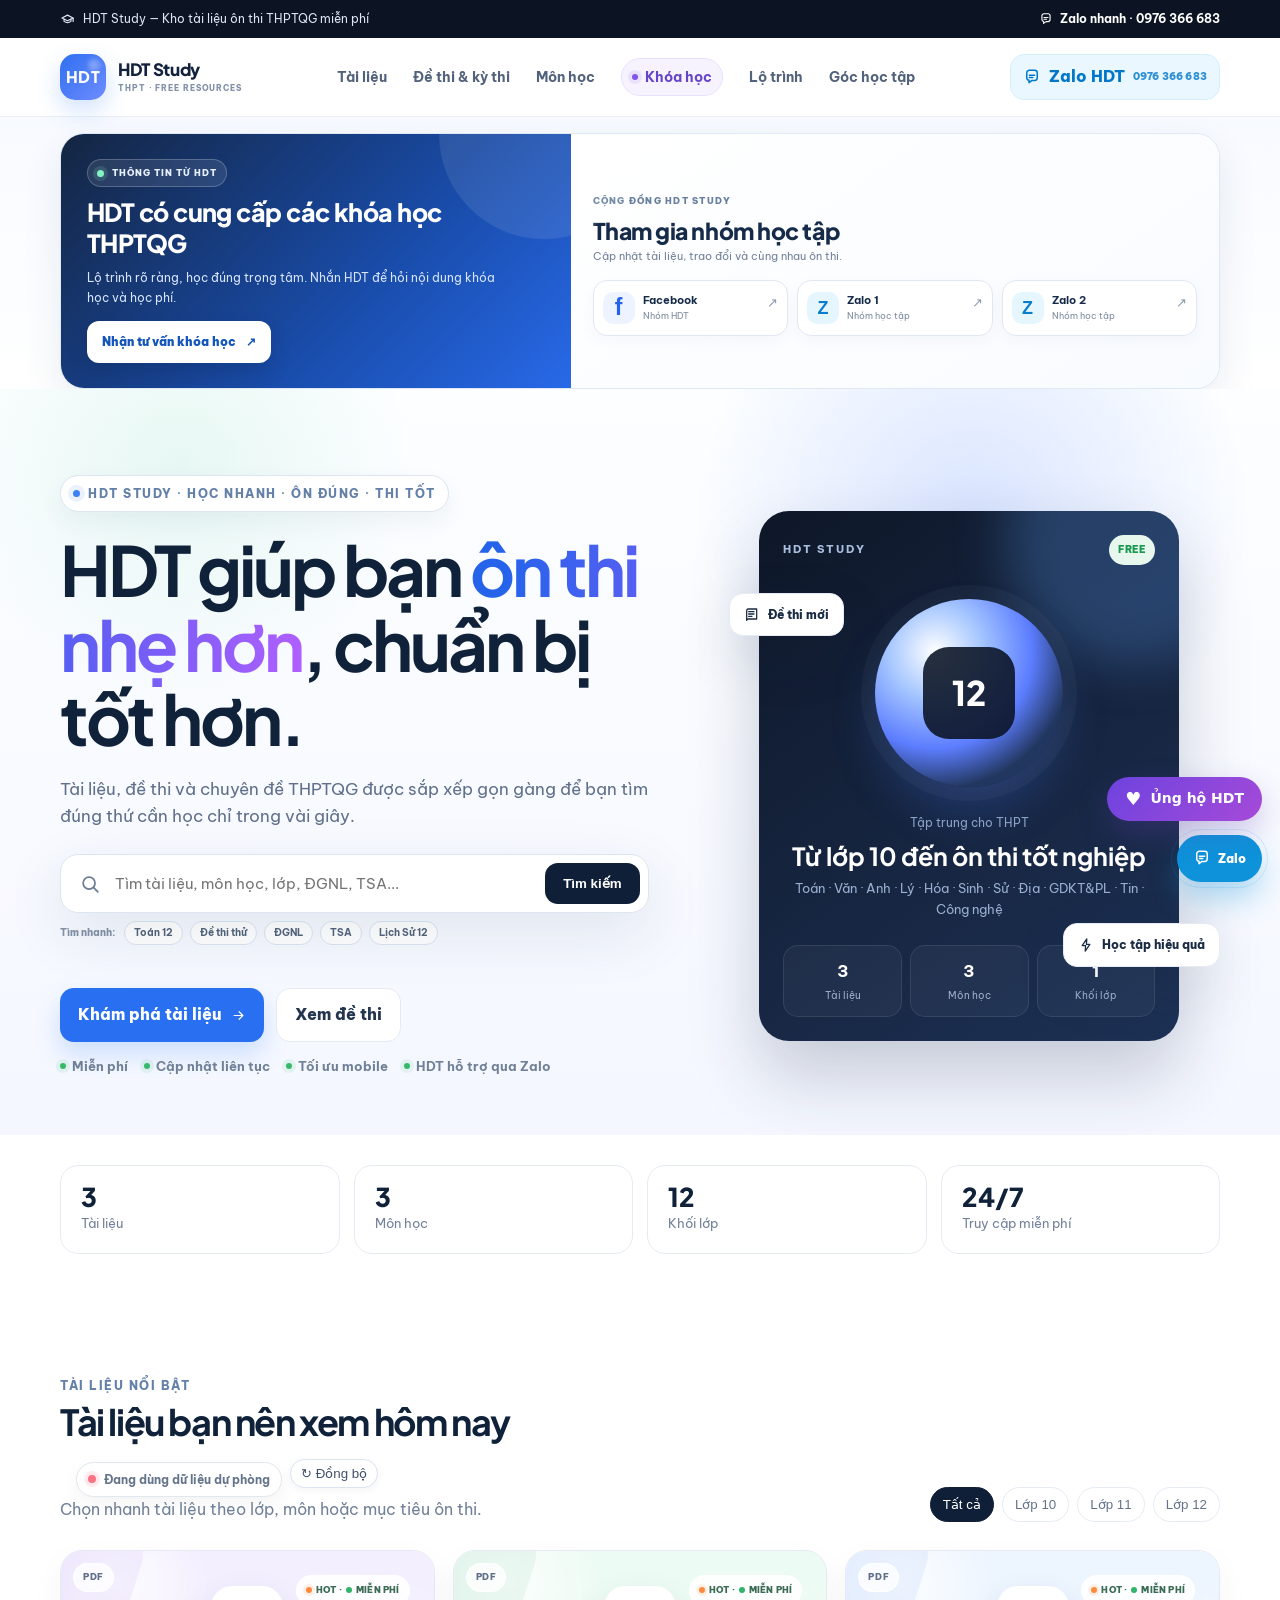
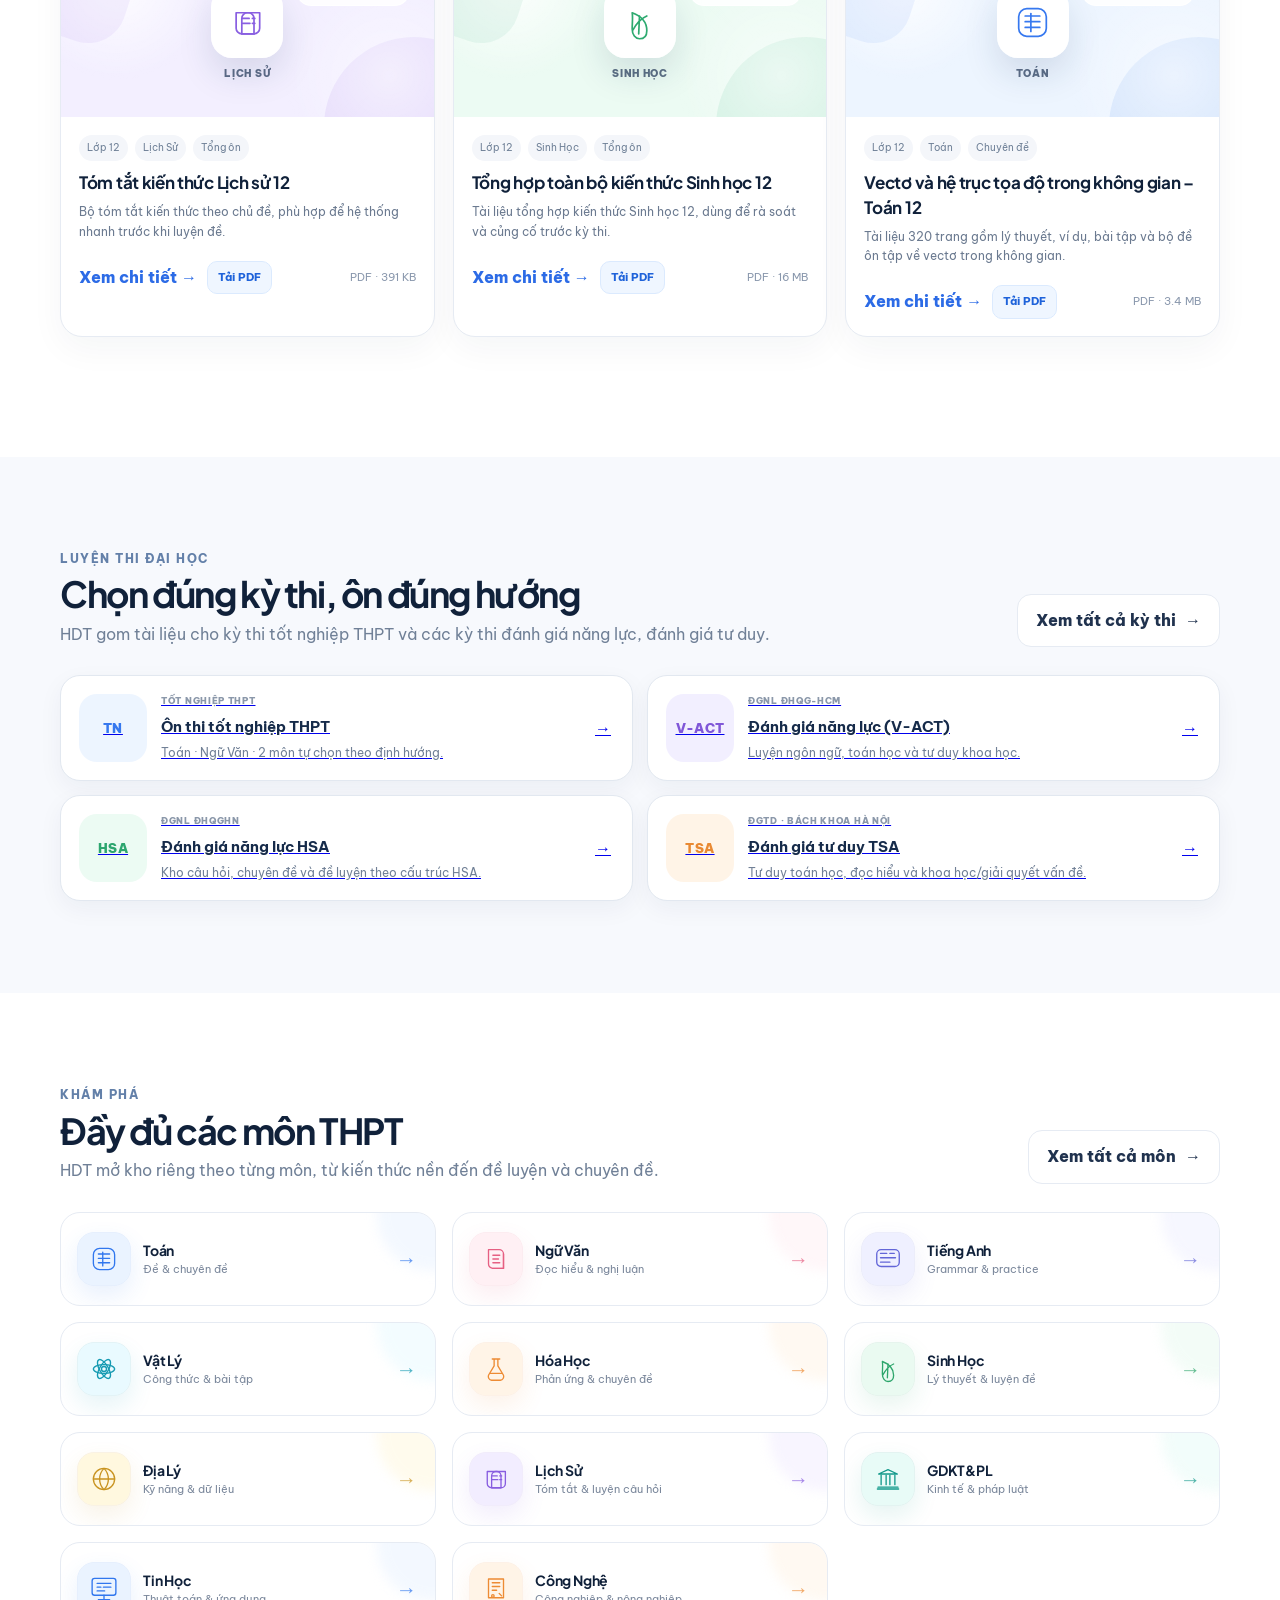
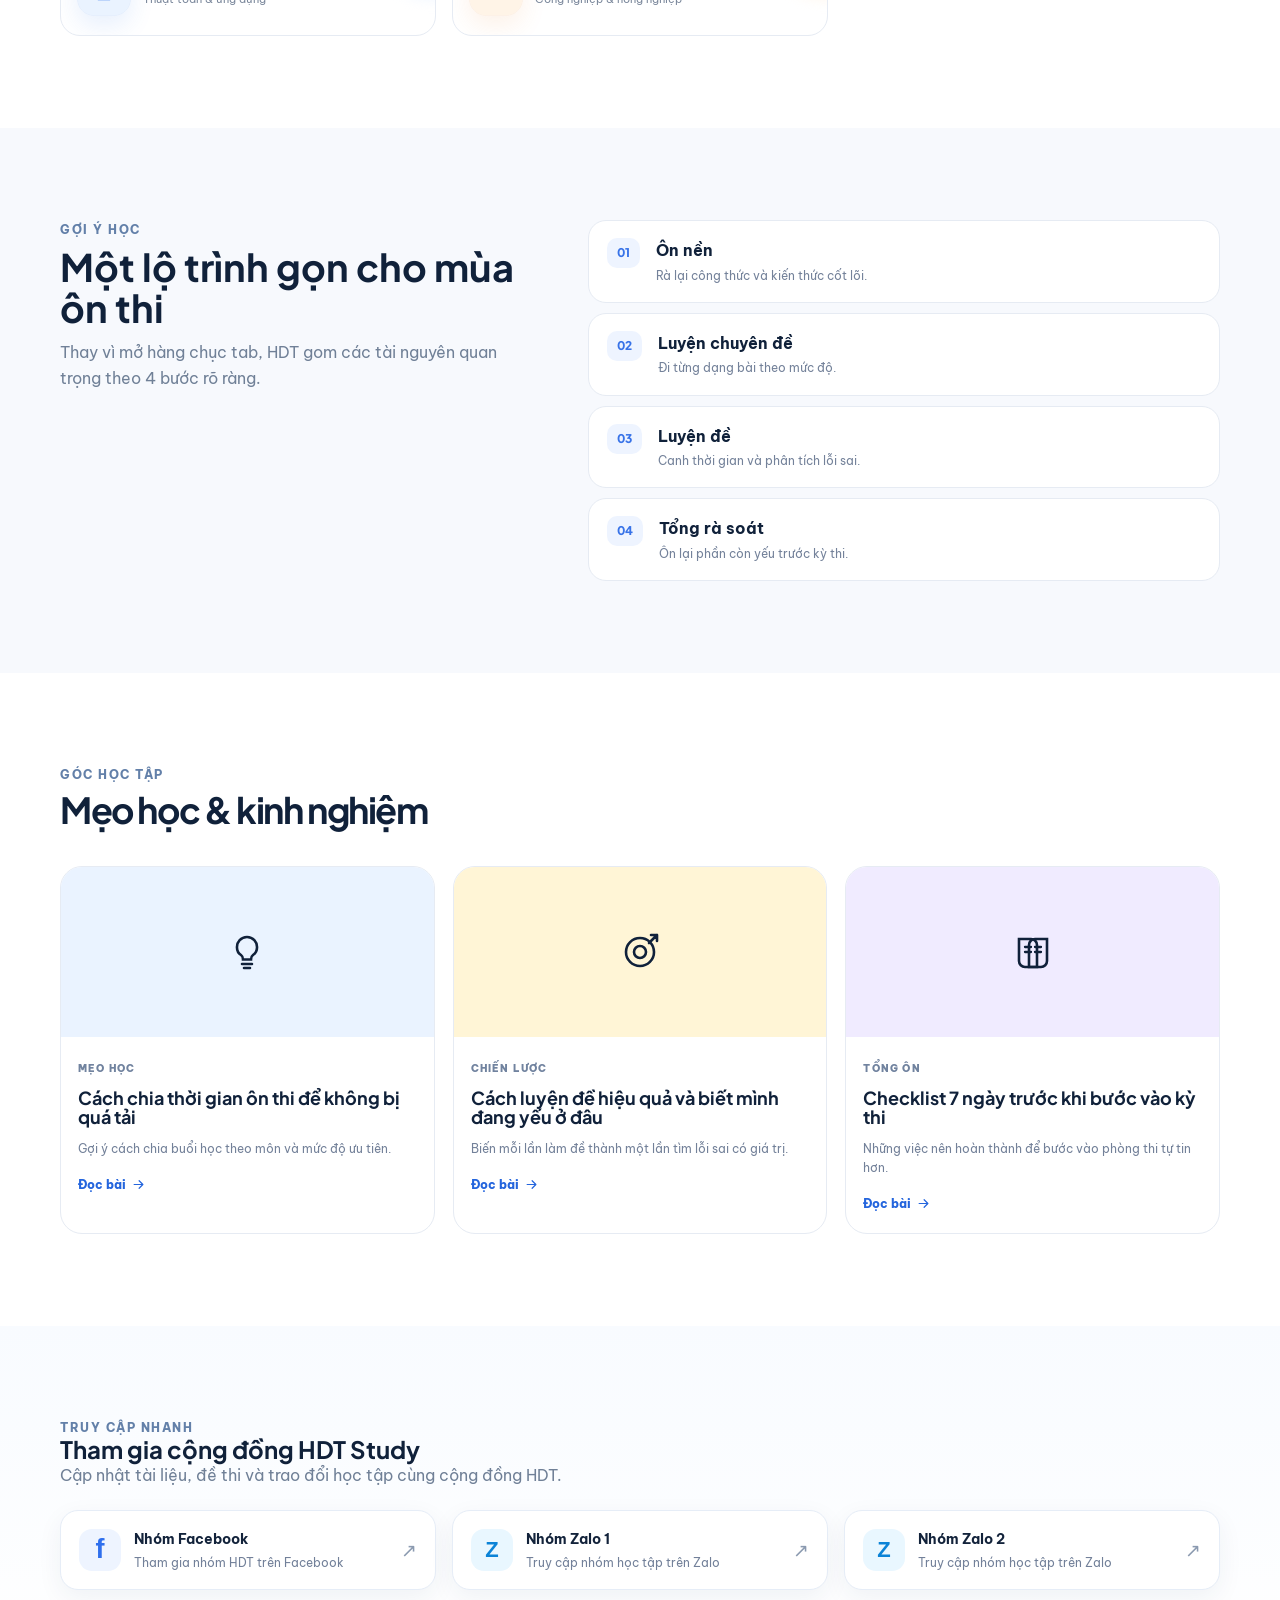
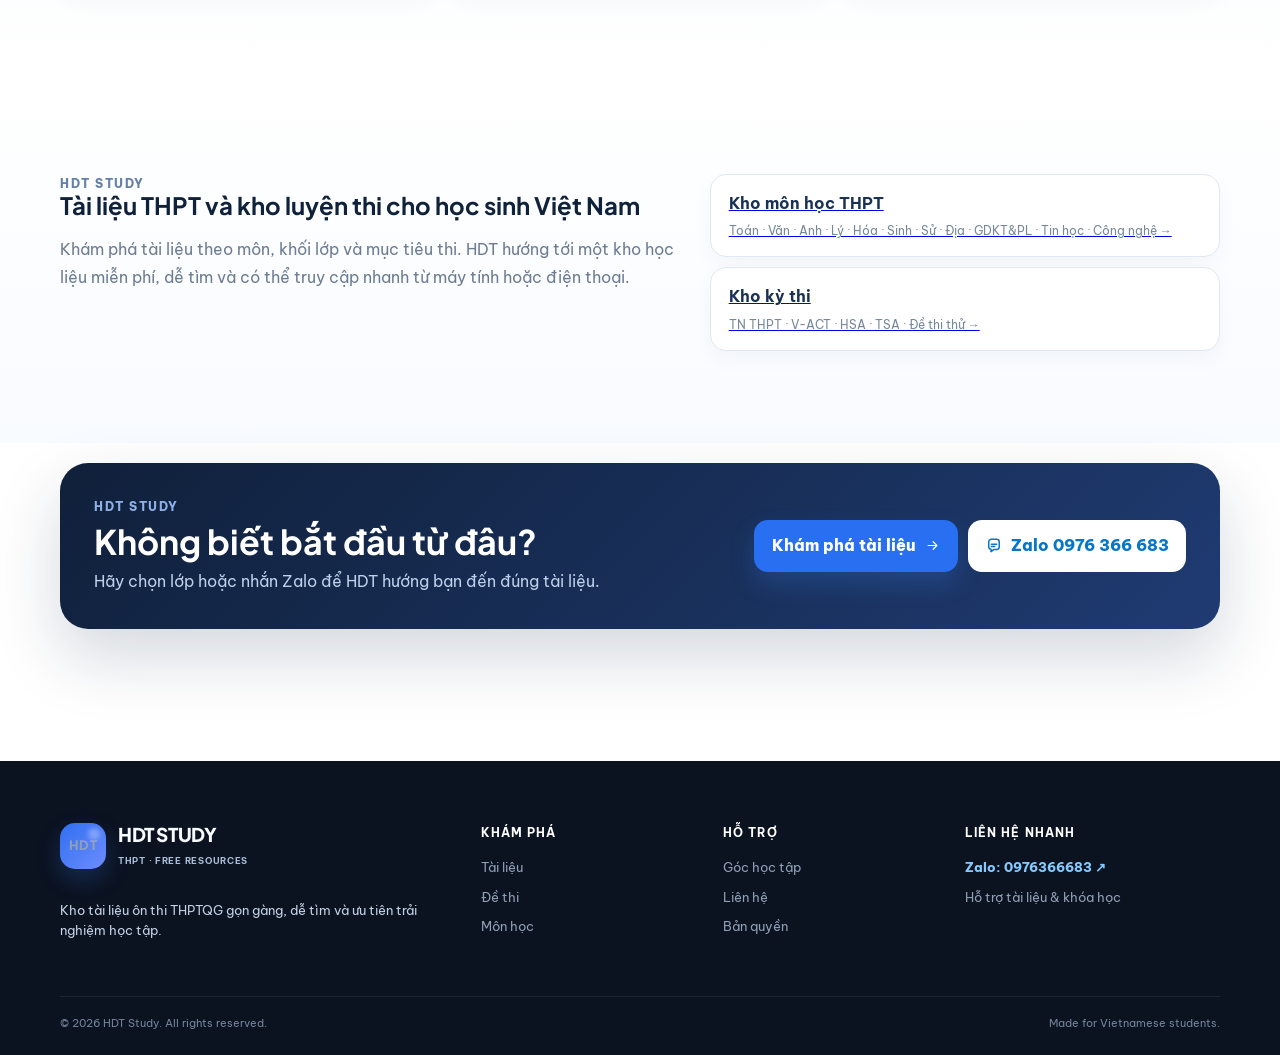
==== index.html @ a41ffb77 "Update index.html" ====
<!doctype html>
<html lang="vi">
<head>
  <meta charset="UTF-8" />
  <meta name="viewport" content="width=device-width, initial-scale=1.0" />
  <meta name="google-site-verification" content="oQdkvbkf5qxvspjXh7YumK55d_rEX-t7z6xdDZasADI" />
  <meta name="description" content="HDT Study – kho tài liệu ôn thi THPTQG miễn phí, đề thi, chuyên đề và tài liệu học tập cho học sinh THPT." />
  <meta name="robots" content="index,follow" />
  <meta name="author" content="HDT Study" />
  <meta property="og:type" content="website" />
  <meta property="og:title" content="HDT Study — Tài liệu ôn thi THPTQG miễn phí" />
  <meta property="og:description" content="Kho tài liệu, đề thi và chuyên đề THPTQG miễn phí cho học sinh." />
  <meta property="og:site_name" content="HDT Study" />
  <meta name="twitter:card" content="summary" />
  <link rel="icon" href="favicon.svg" type="image/svg+xml" />
  <link rel="manifest" href="site.webmanifest" />
  <meta name="theme-color" content="#0b1220" />
  <link rel="canonical" href="https://hdt-study.pages.dev/" />
  <meta property="og:url" content="https://hdt-study.pages.dev/" />
  <meta property="og:image" content="https://hdt-study.pages.dev/favicon.svg" />
  <meta name="twitter:card" content="summary" />
  <meta name="twitter:title" content="HDT Study — Tài liệu ôn thi THPTQG miễn phí" />
  <meta name="twitter:description" content="Kho tài liệu, đề thi và chuyên đề ôn thi THPT miễn phí cho học sinh Việt Nam." />
  <meta name="twitter:image" content="https://hdt-study.pages.dev/favicon.svg" />
  <script type="application/ld+json">
    {"@context":"https://schema.org","@graph":[{"@type":"Organization","name":"HDT Study","url":"https://hdt-study.pages.dev/","logo":"https://hdt-study.pages.dev/favicon.svg"},{"@type":"WebSite","name":"HDT Study","url":"https://hdt-study.pages.dev/","inLanguage":"vi"}]}
  </script>
  <title>HDT Study — Tài liệu ôn thi THPTQG miễn phí</title>
  <link rel="preconnect" href="https://fonts.googleapis.com">
  <link rel="preconnect" href="https://fonts.gstatic.com" crossorigin>
  <link href="https://fonts.googleapis.com/css2?family=Be+Vietnam+Pro:wght@400;500;600;700;800&family=Plus+Jakarta+Sans:wght@500;600;700;800&display=swap" rel="stylesheet">
  <link rel="stylesheet" href="styles.css" />
  <link rel="stylesheet" href="subject-card-polish.css" />

  <style id="hdt-quick-access-styles">
    .quick-access{padding:16px 0 0;background:linear-gradient(180deg,#f7faff 0%,#fff 100%)}
    .quick-access-shell{display:grid;grid-template-columns:minmax(280px,.88fr) minmax(0,1.12fr);overflow:hidden;border:1px solid #dfe8f5;border-radius:24px;background:#fff;box-shadow:0 16px 42px rgba(25,55,100,.09)}
    .quick-access-course{position:relative;display:flex;flex-direction:column;align-items:flex-start;justify-content:center;gap:10px;padding:25px 26px;color:#fff;background:linear-gradient(135deg,#142541 0%,#194caa 60%,#2869e8 100%);isolation:isolate}
    .quick-access-course:after{position:absolute;z-index:-1;content:"";width:210px;height:210px;right:-78px;top:-105px;border-radius:50%;background:rgba(255,255,255,.09);pointer-events:none}
    .quick-access-eyebrow{display:inline-flex;align-items:center;gap:8px;padding:6px 9px;border:1px solid rgba(255,255,255,.22);border-radius:999px;background:rgba(255,255,255,.09);color:#e6efff;font-size:9px;font-weight:900;letter-spacing:1px}
    .quick-access-dot{width:7px;height:7px;border-radius:50%;background:#84f2c3;box-shadow:0 0 0 4px rgba(132,242,195,.14)}
    .quick-access-course h2{max-width:420px;font:800 clamp(19px,2vw,25px)/1.22 "Plus Jakarta Sans",sans-serif;letter-spacing:-.55px;color:#fff;margin:0}
    .quick-access-course p{max-width:410px;margin:0;color:#d7e5ff;font-size:12px;line-height:1.65}
    .quick-course-button{display:inline-flex;align-items:center;justify-content:center;gap:10px;min-height:42px;margin-top:3px;padding:0 14px;border:1px solid rgba(255,255,255,.65);border-radius:12px;background:#fff;color:#1556bb;text-decoration:none;font-size:12px;font-weight:900;box-shadow:0 9px 20px rgba(5,26,66,.18);transition:transform .18s ease,box-shadow .18s ease}
    .quick-course-button:hover{transform:translateY(-2px);box-shadow:0 13px 26px rgba(5,26,66,.25)}
    .quick-access-community{min-width:0;padding:23px 22px;display:flex;flex-direction:column;justify-content:center;gap:15px;background:linear-gradient(145deg,#fff 0%,#f8fbff 100%)}
    .quick-community-label{color:#68809f;font-size:9px;letter-spacing:1.25px;font-weight:900}
    .quick-community-heading h2{margin:5px 0 4px;color:#152b49;font:800 clamp(19px,2vw,23px)/1.2 "Plus Jakarta Sans",sans-serif;letter-spacing:-.45px}
    .quick-community-heading p{margin:0;color:#718198;font-size:11px;line-height:1.5}
    .quick-community-links{display:grid;grid-template-columns:repeat(3,minmax(0,1fr));gap:9px}
    .quick-community-link{display:flex;align-items:center;gap:8px;min-width:0;padding:11px 9px;border:1px solid #e0e8f3;border-radius:14px;background:#fff;color:#152b49;text-decoration:none;box-shadow:0 5px 16px rgba(25,55,100,.035);transition:transform .18s ease,border-color .18s ease,box-shadow .18s ease}
    .quick-community-link:hover{transform:translateY(-2px);border-color:#c6d8f1;box-shadow:0 10px 20px rgba(25,55,100,.08)}
    .quick-link-icon{width:32px;height:32px;display:grid;place-items:center;flex:0 0 32px;border-radius:10px;background:#edf4ff;color:#2563eb;font:900 18px/1 Arial,sans-serif}
    .quick-link-facebook .quick-link-icon{font-size:23px}
    .quick-link-zalo .quick-link-icon{background:#e6f6ff;color:#087dcb}
    .quick-link-copy{display:flex;flex:1;min-width:0;flex-direction:column;gap:3px}
    .quick-link-copy strong{font-size:11px;line-height:1.2}
    .quick-link-copy small{color:#7c8aa0;font-size:9px;line-height:1.2}
    .quick-link-arrow{color:#8b9bb1;font-size:13px;align-self:flex-start}
    @media(max-width:900px){.quick-access-shell{grid-template-columns:1fr}.quick-access-course{padding:22px 24px}.quick-access-community{padding:21px 22px}.quick-access-course h2,.quick-community-heading h2{font-size:22px}}
    @media(max-width:560px){.quick-access{padding-top:10px}.quick-access-shell{border-radius:19px}.quick-access-course{padding:19px 17px;gap:9px}.quick-access-community{padding:18px 13px;gap:12px}.quick-access-course h2,.quick-community-heading h2{font-size:19px}.quick-access-course p{font-size:11px}.quick-course-button{width:100%}.quick-community-links{gap:6px}.quick-community-link{flex-direction:column;justify-content:center;gap:5px;min-height:76px;padding:9px 4px;text-align:center;border-radius:12px}.quick-link-icon{width:29px;height:29px;flex-basis:29px;border-radius:9px}.quick-link-copy{align-items:center}.quick-link-copy strong{font-size:10px}.quick-link-copy small,.quick-link-arrow{display:none}}
    @media(prefers-reduced-motion:reduce){.quick-course-button,.quick-community-link{transition:none}}
  </style>

  <!-- Footer contrast fix: keep footer layout/background, improve readability only. -->
  <style id="hdt-footer-contrast-fix">
    .footer .footer-brand .brand-copy strong {
      color: #f8fbff !important;
    }
    .footer .footer-brand .brand-copy small {
      color: #a9bdd8 !important;
    }
    .footer .footer-copy {
      color: #c4d2e5 !important;
    }
  </style>

</head>
<body>
  <div class="topbar">
    <div class="container topbar-inner">
      <span class="topbar-brand"><svg class="ui-icon" viewBox="0 0 24 24" aria-hidden="true"><path d="M3 9.5 12 5l9 4.5-9 4.5L3 9.5Z"/><path d="M6.5 11.5V15c3.1 2.2 7.9 2.2 11 0v-3.5"/><path d="M21 10v5"/></svg> HDT Study — Kho tài liệu ôn thi THPTQG miễn phí</span>
      <a class="topbar-zalo" href="https://zalo.me/0976366683" target="_blank" rel="noopener noreferrer"><svg class="ui-icon" viewBox="0 0 24 24" aria-hidden="true"><path d="M5 6.5A3.5 3.5 0 0 1 8.5 3h7A3.5 3.5 0 0 1 19 6.5V13a3.5 3.5 0 0 1-3.5 3.5H12l-4 3v-3.1A3.5 3.5 0 0 1 5 13V6.5Z"/><path d="M8.5 9.5h7M8.5 12.5h4.5"/></svg>Zalo nhanh · 0976 366 683</a>
    </div>
  </div>

  <header class="header" id="header">
    <div class="container nav-wrap">
      <a class="brand" href="#top" aria-label="HDT Study">
        <span class="brand-mark">HDT</span>
        <span class="brand-copy">
          <strong>HDT Study</strong>
          <small>THPT · FREE RESOURCES</small>
        </span>
      </a>
      <nav class="desktop-nav" aria-label="Điều hướng chính">
        <a href="#tai-lieu">Tài liệu</a>
        <a href="ky-thi.html">Đề thi & kỳ thi</a>
        <a href="mon-hoc.html">Môn học</a>
        <a class="nav-course-link" href="https://zalo.me/0976366683" target="_blank" rel="noopener noreferrer"><span class="nav-course-dot"></span>Khóa học</a>
        <a href="#lo-trinh">Lộ trình</a>
        <a href="#goc-hoc">Góc học tập</a>
      </nav>
      <div class="nav-actions">
        <a class="zalo-btn" href="https://zalo.me/0976366683" target="_blank" rel="noopener noreferrer"><svg class="ui-icon" viewBox="0 0 24 24" aria-hidden="true"><path d="M5 6.5A3.5 3.5 0 0 1 8.5 3h7A3.5 3.5 0 0 1 19 6.5V13a3.5 3.5 0 0 1-3.5 3.5H12l-4 3v-3.1A3.5 3.5 0 0 1 5 13V6.5Z"/><path d="M8.5 9.5h7M8.5 12.5h4.5"/></svg><span>Zalo HDT</span><small>0976 366 683</small></a>
        <button class="menu-btn" id="menuBtn" aria-label="Mở menu" aria-expanded="false"><svg class="ui-icon" viewBox="0 0 24 24" aria-hidden="true"><path d="M4 7h16M4 12h16M4 17h16"/></svg></button>
      </div>
    </div>
    <div class="mobile-nav" id="mobileNav">
      <a href="#tai-lieu">Tài liệu</a>
      <a href="ky-thi.html">Đề thi & kỳ thi</a>
      <a href="mon-hoc.html">Môn học</a>
      <a class="nav-course-link" href="https://zalo.me/0976366683" target="_blank" rel="noopener noreferrer"><span class="nav-course-dot"></span>Khóa học THPTQG</a>
      <a href="#lo-trinh">Lộ trình</a>
      <a href="#goc-hoc">Góc học tập</a>
      <a href="https://zalo.me/0976366683" target="_blank" rel="noopener noreferrer"><svg class="ui-icon" viewBox="0 0 24 24" aria-hidden="true"><path d="M5 6.5A3.5 3.5 0 0 1 8.5 3h7A3.5 3.5 0 0 1 19 6.5V13a3.5 3.5 0 0 1-3.5 3.5H12l-4 3v-3.1A3.5 3.5 0 0 1 5 13V6.5Z"/><path d="M8.5 9.5h7M8.5 12.5h4.5"/></svg> Liên hệ Zalo HDT</a>
    </div>
  </header>

  <main id="top">

    <section class="quick-access" aria-labelledby="quickAccessCourseTitle">
      <div class="container">
        <div class="quick-access-shell">
          <div class="quick-access-course">
            <span class="quick-access-eyebrow"><span class="quick-access-dot"></span> THÔNG TIN TỪ HDT</span>
            <h2 id="quickAccessCourseTitle">HDT có cung cấp các khóa học THPTQG</h2>
            <p>Lộ trình rõ ràng, học đúng trọng tâm. Nhắn HDT để hỏi nội dung khóa học và học phí.</p>
            <a class="quick-course-button" href="https://zalo.me/0976366683" target="_blank" rel="noopener noreferrer">
              Nhận tư vấn khóa học <span aria-hidden="true">↗</span>
            </a>
          </div>
          <div class="quick-access-community" aria-labelledby="quickAccessCommunityTitle">
            <div class="quick-community-heading">
              <span class="quick-community-label">CỘNG ĐỒNG HDT STUDY</span>
              <h2 id="quickAccessCommunityTitle">Tham gia nhóm học tập</h2>
              <p>Cập nhật tài liệu, trao đổi và cùng nhau ôn thi.</p>
            </div>
            <div class="quick-community-links">
              <a class="quick-community-link quick-link-facebook" href="https://www.facebook.com/groups/331305393251199" target="_blank" rel="noopener noreferrer">
                <span class="quick-link-icon" aria-hidden="true">f</span>
                <span class="quick-link-copy"><strong>Facebook</strong><small>Nhóm HDT</small></span>
                <span class="quick-link-arrow" aria-hidden="true">↗</span>
              </a>
              <a class="quick-community-link quick-link-zalo" href="https://zalo.me/g/7jdcjijj9xu4zob31bhw" target="_blank" rel="noopener noreferrer">
                <span class="quick-link-icon" aria-hidden="true">Z</span>
                <span class="quick-link-copy"><strong>Zalo 1</strong><small>Nhóm học tập</small></span>
                <span class="quick-link-arrow" aria-hidden="true">↗</span>
              </a>
              <a class="quick-community-link quick-link-zalo" href="https://zalo.me/g/wpgzfn8et5v3edbfflyv" target="_blank" rel="noopener noreferrer">
                <span class="quick-link-icon" aria-hidden="true">Z</span>
                <span class="quick-link-copy"><strong>Zalo 2</strong><small>Nhóm học tập</small></span>
                <span class="quick-link-arrow" aria-hidden="true">↗</span>
              </a>
            </div>
          </div>
        </div>
      </div>
    </section>

    <section class="hero">
      <div class="hero-glow glow-1"></div>
      <div class="hero-glow glow-2"></div>
      <div class="container hero-grid">
        <div class="hero-copy">
          <div class="eyebrow"><span class="eyebrow-dot"></span> HDT STUDY · HỌC NHANH · ÔN ĐÚNG · THI TỐT</div>
          <h1>HDT giúp bạn <span>ôn thi nhẹ hơn</span>, chuẩn bị tốt hơn.</h1>
          <p class="hero-lead">Tài liệu, đề thi và chuyên đề THPTQG được sắp xếp gọn gàng để bạn tìm đúng thứ cần học chỉ trong vài giây.</p>
<div class="hero-search" role="search">
            <span class="search-icon"><svg class="ui-icon" viewBox="0 0 24 24" aria-hidden="true"><circle cx="11" cy="11" r="6.5"/><path d="m16 16 4.5 4.5"/></svg></span>
            <input id="searchInput" type="search" placeholder="Tìm: Toán 12, V-ACT, đề thi thử..." autocomplete="off" spellcheck="false" aria-label="Tìm kiếm tài liệu, môn học và kỳ thi" />
            <button class="search-clear" id="searchClear" type="button" aria-label="Xóa tìm kiếm" hidden>×</button>
            <button id="searchBtn" type="button">Tìm kiếm</button>
          </div>
          <div class="search-suggestions" aria-label="Từ khóa phổ biến">
            <span class="search-suggestions-label">Tìm nhanh:</span>
            <button type="button" data-search="Toán 12">Toán 12</button>
            <button type="button" data-search="đề thi thử">Đề thi thử</button>
            <button type="button" data-search="ĐGNL">ĐGNL</button>
            <button type="button" data-search="TSA">TSA</button>
            <button type="button" data-search="Lịch Sử 12">Lịch Sử 12</button>
          </div>
          <div class="search-feedback" id="searchFeedback" aria-live="polite"></div>
          <div class="hero-quick">
            <a href="#tai-lieu" class="primary-btn">Khám phá tài liệu <span class="card-arrow" aria-hidden="true"><svg class="ui-icon" viewBox="0 0 24 24"><path d="M5 12h13M13 6l6 6-6 6"/></svg></span></a>
            <a href="ky-thi.html" class="ghost-btn">Xem đề thi</a>
          </div>
          <div class="hero-trust">
            <span><i></i> Miễn phí</span>
            <span><i></i> Cập nhật liên tục</span>
            <span><i></i> Tối ưu mobile</span>
            <span><i></i> HDT hỗ trợ qua Zalo</span>
          </div>
        </div>
        <div class="hero-card-wrap">
          <div class="hero-card">
            <div class="hero-card-top">
              <span class="mini-label">HDT STUDY</span>
              <span class="mini-pill">FREE</span>
            </div>
            <div class="hero-orb">
              <div class="orb-inner">12</div>
            </div>
            <div class="hero-card-content">
              <span class="small-muted">Tập trung cho THPT</span>
              <h3>Từ lớp 10 đến ôn thi tốt nghiệp</h3>
              <p>Toán · Văn · Anh · Lý · Hóa · Sinh · Sử · Địa · GDKT&PL · Tin · Công nghệ</p>
            </div>
            <div class="hero-stat-row">
              <div><strong id="heroStatDocuments">300+</strong><span>Tài liệu</span></div>
              <div><strong id="heroStatSubjects">11</strong><span>Môn học</span></div>
              <div><strong id="heroStatGrades">3</strong><span>Khối lớp</span></div>
            </div>
          </div>
          <div class="float-note note-1"><svg class="ui-icon" viewBox="0 0 24 24" aria-hidden="true"><path d="M4 5.5A2.5 2.5 0 0 1 6.5 3H19v15H6.5A2.5 2.5 0 0 0 4 20V5.5Z"/><path d="M7 7h8M7 10.5h8M7 14h5"/></svg><span>Đề thi mới</span></div>
          <div class="float-note note-2"><svg class="ui-icon" viewBox="0 0 24 24" aria-hidden="true"><path d="m13.2 2.8-7 10.1h5.2l-.6 8.3 7-10.1h-5.2l.6-8.3Z"/></svg><span>Học tập hiệu quả</span></div>
        </div>
      </div>
    </section>


    <section class="stats section-sm">
      <div class="container stats-grid">
        <div class="stat"><strong id="statDocuments">300+</strong><span>Tài liệu</span></div>
        <div class="stat"><strong id="statSubjects">11</strong><span>Môn học</span></div>
        <div class="stat"><strong id="statGrades">10–12</strong><span>Khối lớp</span></div>
        <div class="stat"><strong>24/7</strong><span>Truy cập miễn phí</span></div>
      </div>
    </section>

    <section class="section" id="tai-lieu">
      <div class="container">
        <div class="section-head">
          <div>
            <div class="section-kicker">TÀI LIỆU NỔI BẬT</div>
            <h2>Tài liệu bạn nên xem hôm nay</h2><span class="sheet-status-wrap"><span class="sheet-status" id="sheetStatus" aria-live="polite"><span class="status-dot"></span>Đang kết nối dữ liệu</span><button class="sync-btn" id="syncBtn" type="button" title="Đồng bộ lại dữ liệu">↻ Đồng bộ</button></span>
            <p>Chọn nhanh tài liệu theo lớp, môn hoặc mục tiêu ôn thi.</p>
          </div>
          <div class="filter-row" id="gradeFilters">
            <button class="chip active" data-grade="all">Tất cả</button>
            <button class="chip" data-grade="10">Lớp 10</button>
            <button class="chip" data-grade="11">Lớp 11</button>
            <button class="chip" data-grade="12">Lớp 12</button>
          </div>
        </div>
        <div class="resource-grid" id="resourceGrid"></div>
        <div class="center"><button class="secondary-btn" id="loadMoreBtn">Xem thêm tài liệu <span class="arrow-icon" aria-hidden="true"><svg class="ui-icon" viewBox="0 0 24 24"><path d="M5 12h13M13 6l6 6-6 6"/></svg></span></button></div>
      </div>
    </section>

    <section class="section tinted" id="de-thi">
      <div class="container">
        <div class="section-head">
          <div>
            <div class="section-kicker">LUYỆN THI ĐẠI HỌC</div>
            <h2>Chọn đúng kỳ thi, ôn đúng hướng</h2>
            <p>HDT gom tài liệu cho kỳ thi tốt nghiệp THPT và các kỳ thi đánh giá năng lực, đánh giá tư duy.</p>
          </div>
          <a class="secondary-btn" href="ky-thi.html">Xem tất cả kỳ thi <span class="arrow-icon" aria-hidden="true">→</span></a>
        </div>
        <div class="exam-overview-grid">
          <a class="exam-overview-card exam-blue" href="ky-thi.html#tn-thpt"><span class="exam-logo">TN</span><div><small>TỐT NGHIỆP THPT</small><strong>Ôn thi tốt nghiệp THPT</strong><p>Toán · Ngữ Văn · 2 môn tự chọn theo định hướng.</p></div><span class="card-arrow">→</span></a>
          <a class="exam-overview-card exam-violet" href="ky-thi.html#vac-t"><span class="exam-logo">V-ACT</span><div><small>ĐGNL ĐHQG-HCM</small><strong>Đánh giá năng lực (V-ACT)</strong><p>Luyện ngôn ngữ, toán học và tư duy khoa học.</p></div><span class="card-arrow">→</span></a>
          <a class="exam-overview-card exam-green" href="ky-thi.html#hsa"><span class="exam-logo">HSA</span><div><small>ĐGNL ĐHQGHN</small><strong>Đánh giá năng lực HSA</strong><p>Kho câu hỏi, chuyên đề và đề luyện theo cấu trúc HSA.</p></div><span class="card-arrow">→</span></a>
          <a class="exam-overview-card exam-orange" href="ky-thi.html#tsa"><span class="exam-logo">TSA</span><div><small>ĐGTD · BÁCH KHOA HÀ NỘI</small><strong>Đánh giá tư duy TSA</strong><p>Tư duy toán học, đọc hiểu và khoa học/giải quyết vấn đề.</p></div><span class="card-arrow">→</span></a>
        </div>
      </div>
    </section>

    <section class="section" id="mon-hoc">
      <div class="container">
        <div class="section-head">
          <div><div class="section-kicker">KHÁM PHÁ</div><h2>Đầy đủ các môn THPT</h2><p>HDT mở kho riêng theo từng môn, từ kiến thức nền đến đề luyện và chuyên đề.</p></div>
          <a class="secondary-btn" href="mon-hoc.html">Xem tất cả môn <span class="arrow-icon" aria-hidden="true">→</span></a>
        </div>
        <div class="subject-grid full-subject-grid"><a class="subject-card subject-blue" href="danh-muc.html?subject=Toán"><span class="subject-icon-box"><svg viewBox="0 0 48 48" aria-hidden="true"><rect x="7" y="7" width="34" height="34" rx="10"/><path d="M15 16h18M15 23h18M15 30h18M22 13v22"/></svg></span><div><strong>Toán</strong><small>Đề & chuyên đề</small></div><span class="subject-arrow" aria-hidden="true">→</span></a><a class="subject-card subject-rose" href="danh-muc.html?subject=Ngữ+Văn"><span class="subject-icon-box"><svg viewBox="0 0 48 48" aria-hidden="true"><path d="M12 9h17a7 7 0 0 1 7 7v23H19a7 7 0 0 1-7-7V9Z"/><path d="M36 16v23H19"/><path d="M19 18h11M19 24h9M19 30h11"/></svg></span><div><strong>Ngữ Văn</strong><small>Đọc hiểu & nghị luận</small></div><span class="subject-arrow" aria-hidden="true">→</span></a><a class="subject-card subject-indigo" href="danh-muc.html?subject=Tiếng+Anh"><span class="subject-icon-box"><svg viewBox="0 0 48 48" aria-hidden="true"><rect x="6" y="9" width="36" height="27" rx="7"/><path d="M12 15h10M27 15h7M12 22h24M12 29h15"/></svg></span><div><strong>Tiếng Anh</strong><small>Grammar & practice</small></div><span class="subject-arrow" aria-hidden="true">→</span></a><a class="subject-card subject-cyan" href="danh-muc.html?subject=Vật+Lý"><span class="subject-icon-box"><svg viewBox="0 0 48 48" aria-hidden="true"><circle cx="24" cy="24" r="4"/><ellipse cx="24" cy="24" rx="17" ry="7"/><ellipse cx="24" cy="24" rx="17" ry="7" transform="rotate(60 24 24)"/><ellipse cx="24" cy="24" rx="17" ry="7" transform="rotate(120 24 24)"/></svg></span><div><strong>Vật Lý</strong><small>Công thức & bài tập</small></div><span class="subject-arrow" aria-hidden="true">→</span></a><a class="subject-card subject-orange" href="danh-muc.html?subject=Hóa+Học"><span class="subject-icon-box"><svg viewBox="0 0 48 48" aria-hidden="true"><path d="M18 8h12M21 8v11L12 34a6 6 0 0 0 5 8h14a6 6 0 0 0 5-8l-9-15V8"/><path d="M15 31h18"/></svg></span><div><strong>Hóa Học</strong><small>Phản ứng & chuyên đề</small></div><span class="subject-arrow" aria-hidden="true">→</span></a><a class="subject-card subject-green" href="danh-muc.html?subject=Sinh+Học"><span class="subject-icon-box"><svg viewBox="0 0 48 48" aria-hidden="true"><path d="M15 12c11 4 18 12 18 22 0 7-4 10-9 10s-9-5-9-12c0-8 1-14 0-20Z"/><path d="M33 16c-7 3-12 8-17 17M24 16l-1 22"/></svg></span><div><strong>Sinh Học</strong><small>Lý thuyết & luyện đề</small></div><span class="subject-arrow" aria-hidden="true">→</span></a><a class="subject-card subject-amber" href="danh-muc.html?subject=Địa+Lý"><span class="subject-icon-box"><svg viewBox="0 0 48 48" aria-hidden="true"><circle cx="24" cy="24" r="17"/><path d="M7 24h34M24 7c5 5 7 11 7 17s-2 12-7 17M24 7c-5 5-7 11-7 17s2 12 7 17"/></svg></span><div><strong>Địa Lý</strong><small>Kỹ năng & dữ liệu</small></div><span class="subject-arrow" aria-hidden="true">→</span></a><a class="subject-card subject-violet" href="danh-muc.html?subject=Lịch+Sử"><span class="subject-icon-box"><svg viewBox="0 0 48 48" aria-hidden="true"><path d="M10 12h15a7 7 0 0 1 7 7v19H17a7 7 0 0 1-7-7V12Z"/><path d="M39 12H24a7 7 0 0 0-7 7v19h15a7 7 0 0 0 7-7V12Z"/><path d="M18 19h8M18 25h9M30 19h3M30 25h3"/></svg></span><div><strong>Lịch Sử</strong><small>Tóm tắt & luyện câu hỏi</small></div><span class="subject-arrow" aria-hidden="true">→</span></a><a class="subject-card subject-teal" href="danh-muc.html?subject=GDKT%26PL"><span class="subject-icon-box"><svg viewBox="0 0 48 48" aria-hidden="true"><path d="M9 16h30L24 9 9 16Z"/><path d="M13 18v15M21 18v15M27 18v15M35 18v15M8 37h32M7 40h34"/></svg></span><div><strong>GDKT&PL</strong><small>Kinh tế & pháp luật</small></div><span class="subject-arrow" aria-hidden="true">→</span></a><a class="subject-card subject-blue" href="danh-muc.html?subject=Tin+Học"><span class="subject-icon-box"><svg viewBox="0 0 48 48" aria-hidden="true"><rect x="5" y="7" width="38" height="27" rx="4"/><path d="M15 41h18M24 34v7M13 15h22M13 21h6M23 21h12M13 27h12"/></svg></span><div><strong>Tin Học</strong><small>Thuật toán & ứng dụng</small></div><span class="subject-arrow" aria-hidden="true">→</span></a><a class="subject-card subject-orange" href="danh-muc.html?subject=Công+Nghệ"><span class="subject-icon-box"><svg viewBox="0 0 48 48" aria-hidden="true"><path d="M12 8h24v30H12z"/><path d="M18 14h12M18 20h12M18 26h7M29 31l4 4"/><circle cx="19" cy="35" r="2"/></svg></span><div><strong>Công Nghệ</strong><small>Công nghiệp & nông nghiệp</small></div><span class="subject-arrow" aria-hidden="true">→</span></a></div>
      </div>
    </section>

    <section class="section tinted" id="lo-trinh">
      <div class="container two-col">
        <div>
          <div class="section-kicker">GỢI Ý HỌC</div>
          <h2>Một lộ trình gọn cho mùa ôn thi</h2>
          <p class="section-lead">Thay vì mở hàng chục tab, HDT gom các tài nguyên quan trọng theo 4 bước rõ ràng.</p>
        </div>
        <div class="steps">
          <div class="step"><span>01</span><div><strong>Ôn nền</strong><small>Rà lại công thức và kiến thức cốt lõi.</small></div></div>
          <div class="step"><span>02</span><div><strong>Luyện chuyên đề</strong><small>Đi từng dạng bài theo mức độ.</small></div></div>
          <div class="step"><span>03</span><div><strong>Luyện đề</strong><small>Canh thời gian và phân tích lỗi sai.</small></div></div>
          <div class="step"><span>04</span><div><strong>Tổng rà soát</strong><small>Ôn lại phần còn yếu trước kỳ thi.</small></div></div>
        </div>
      </div>
    </section>

    <section class="section" id="goc-hoc">
      <div class="container">
        <div class="section-head">
          <div>
            <div class="section-kicker">GÓC HỌC TẬP</div>
            <h2>Mẹo học & kinh nghiệm</h2>
          </div>
        </div>
        <div class="article-grid">
          <article class="article-card"><div class="article-thumb thumb-blue"><svg class="article-icon" viewBox="0 0 48 48" aria-hidden="true"><path d="M18 27c-2.7-1.8-4-4.4-4-7.3A10 10 0 0 1 24 9a10 10 0 0 1 10 10.7c0 3-1.3 5.4-4 7.3-1.6 1.1-2 2.3-2 4.5h-8c0-2.2-.4-3.4-2-4.5Z" fill="none" stroke="currentColor" stroke-width="2.6" stroke-linecap="round"/><path d="M19 36h10M21 40h6" stroke="currentColor" stroke-width="2.6" stroke-linecap="round"/></svg></div><div class="article-body"><span>MẸO HỌC</span><h3>Cách chia thời gian ôn thi để không bị quá tải</h3><p>Gợi ý cách chia buổi học theo môn và mức độ ưu tiên.</p><a href="bai-viet.html?slug=cach-chia-thoi-gian-on-thi-de-khong-bi-qua-tai">Đọc bài <span class="arrow-icon" aria-hidden="true"><svg class="ui-icon" viewBox="0 0 24 24"><path d="M5 12h13M13 6l6 6-6 6"/></svg></span></a></div></article>
          <article class="article-card"><div class="article-thumb thumb-yellow"><svg class="article-icon" viewBox="0 0 48 48" aria-hidden="true"><circle cx="24" cy="24" r="14" fill="none" stroke="currentColor" stroke-width="2.6"/><circle cx="24" cy="24" r="6" fill="none" stroke="currentColor" stroke-width="2.6"/><path d="m33 15 8-8M35 7h6v6" fill="none" stroke="currentColor" stroke-width="2.6" stroke-linecap="round" stroke-linejoin="round"/></svg></div><div class="article-body"><span>CHIẾN LƯỢC</span><h3>Cách luyện đề hiệu quả và biết mình đang yếu ở đâu</h3><p>Biến mỗi lần làm đề thành một lần tìm lỗi sai có giá trị.</p><a href="bai-viet.html?slug=cach-luyen-de-hieu-qua-va-biet-minh-dang-yeu-o-dau">Đọc bài <span class="arrow-icon" aria-hidden="true"><svg class="ui-icon" viewBox="0 0 24 24"><path d="M5 12h13M13 6l6 6-6 6"/></svg></span></a></div></article>
          <article class="article-card"><div class="article-thumb thumb-purple"><svg class="article-icon" viewBox="0 0 48 48" aria-hidden="true"><path d="M10 11h12c3.3 0 6 2.7 6 6v22H16c-3.3 0-6-2.7-6-6V11Z" fill="none" stroke="currentColor" stroke-width="2.6"/><path d="M38 11H26c-3.3 0-6 2.7-6 6v22h12c3.3 0 6-2.7 6-6V11Z" fill="none" stroke="currentColor" stroke-width="2.6"/><path d="M16 19h6M16 24h6M26 19h6M26 24h6" stroke="currentColor" stroke-width="2.3" stroke-linecap="round"/></svg></div><div class="article-body"><span>TỔNG ÔN</span><h3>Checklist 7 ngày trước khi bước vào kỳ thi</h3><p>Những việc nên hoàn thành để bước vào phòng thi tự tin hơn.</p><a href="bai-viet.html?slug=checklist-7-ngay-truoc-khi-buoc-vao-ky-thi">Đọc bài <span class="arrow-icon" aria-hidden="true"><svg class="ui-icon" viewBox="0 0 24 24"><path d="M5 12h13M13 6l6 6-6 6"/></svg></span></a></div></article>
        </div>
      </div>
    </section>

    <section class="section community-quick" id="cong-dong" aria-labelledby="community-title">
      <div class="container">
        <div class="community-quick-head">
          <div>
            <div class="section-kicker">TRUY CẬP NHANH</div>
            <h2 id="community-title">Tham gia cộng đồng HDT Study</h2>
            <p class="section-lead">Cập nhật tài liệu, đề thi và trao đổi học tập cùng cộng đồng HDT.</p>
          </div>
        </div>
        <div class="community-quick-grid">
          <a class="community-card community-facebook" href="https://www.facebook.com/groups/331305393251199" target="_blank" rel="noopener noreferrer">
            <span class="community-icon" aria-hidden="true">f</span>
            <span class="community-copy"><strong>Nhóm Facebook</strong><small>Tham gia nhóm HDT trên Facebook</small></span>
            <span class="community-arrow" aria-hidden="true">↗</span>
          </a>
          <a class="community-card community-zalo" href="https://zalo.me/g/7jdcjijj9xu4zob31bhw" target="_blank" rel="noopener noreferrer">
            <span class="community-icon" aria-hidden="true">Z</span>
            <span class="community-copy"><strong>Nhóm Zalo 1</strong><small>Truy cập nhóm học tập trên Zalo</small></span>
            <span class="community-arrow" aria-hidden="true">↗</span>
          </a>
          <a class="community-card community-zalo" href="https://zalo.me/g/wpgzfn8et5v3edbfflyv" target="_blank" rel="noopener noreferrer">
            <span class="community-icon" aria-hidden="true">Z</span>
            <span class="community-copy"><strong>Nhóm Zalo 2</strong><small>Truy cập nhóm học tập trên Zalo</small></span>
            <span class="community-arrow" aria-hidden="true">↗</span>
          </a>
        </div>
      </div>
    </section>

  <style>
    .community-quick{background:linear-gradient(180deg,#f8fbff 0%,#fff 100%)}
    .community-quick-head{display:flex;justify-content:space-between;align-items:flex-end;gap:24px;margin-bottom:22px}
    .community-quick-grid{display:grid;grid-template-columns:repeat(3,1fr);gap:16px}
    .community-card{display:flex;align-items:center;gap:13px;padding:17px 18px;border:1px solid #e6edf7;border-radius:18px;background:#fff;text-decoration:none;box-shadow:0 8px 26px rgba(20,45,80,.06);transition:transform .18s ease,box-shadow .18s ease,border-color .18s ease}
    .community-card:hover{transform:translateY(-2px);box-shadow:0 14px 32px rgba(20,45,80,.10);border-color:#d3e0f2}
    .community-icon{width:42px;height:42px;flex:none;display:grid;place-items:center;border-radius:13px;font:800 22px/1 Arial,sans-serif;background:#eef4ff;color:#2f6fed}
    .community-facebook .community-icon{font-size:27px}
    .community-zalo .community-icon{background:#e9f7ff;color:#0b83d7}
    .community-copy{display:flex;flex:1;min-width:0;flex-direction:column;gap:4px}
    .community-copy strong{font-size:14px;color:#13233b}
    .community-copy small{font-size:12px;line-height:1.4;color:#728099}
    .community-arrow{font-size:19px;color:#8b9ab0}
    @media (max-width:820px){.community-quick-grid{grid-template-columns:1fr 1fr}.community-card{padding:15px}}
    @media (max-width:560px){.community-quick-head{margin-bottom:18px}.community-quick-grid{grid-template-columns:1fr}.community-card{min-height:70px}}
  </style>
    <section class="section seo-hub" aria-labelledby="seo-hub-title"><div class="container seo-hub-grid"><div><div class="section-kicker">HDT STUDY</div><h2 id="seo-hub-title">Tài liệu THPT và kho luyện thi cho học sinh Việt Nam</h2><p>Khám phá tài liệu theo môn, khối lớp và mục tiêu thi. HDT hướng tới một kho học liệu miễn phí, dễ tìm và có thể truy cập nhanh từ máy tính hoặc điện thoại.</p></div><div class="seo-hub-links"><a href="mon-hoc.html"><strong>Kho môn học THPT</strong><span>Toán · Văn · Anh · Lý · Hóa · Sinh · Sử · Địa · GDKT&PL · Tin học · Công nghệ →</span></a><a href="ky-thi.html"><strong>Kho kỳ thi</strong><span>TN THPT · V-ACT · HSA · TSA · Đề thi thử →</span></a></div></div></section><section class="section final-cta">
      <div class="container final-cta-card">
        <div><div class="section-kicker">HDT STUDY</div><h2>Không biết bắt đầu từ đâu?</h2><p>Hãy chọn lớp hoặc nhắn Zalo để HDT hướng bạn đến đúng tài liệu.</p></div>
        <div class="cta-actions"><a class="primary-btn" href="#tai-lieu">Khám phá tài liệu <span class="arrow-icon" aria-hidden="true"><svg class="ui-icon" viewBox="0 0 24 24"><path d="M5 12h13M13 6l6 6-6 6"/></svg></span></a><a class="zalo-outline" href="https://zalo.me/0976366683" target="_blank" rel="noopener noreferrer"><svg class="ui-icon" viewBox="0 0 24 24" aria-hidden="true"><path d="M5 6.5A3.5 3.5 0 0 1 8.5 3h7A3.5 3.5 0 0 1 19 6.5V13a3.5 3.5 0 0 1-3.5 3.5H12l-4 3v-3.1A3.5 3.5 0 0 1 5 13V6.5Z"/><path d="M8.5 9.5h7M8.5 12.5h4.5"/></svg> Zalo 0976 366 683</a></div>
      </div>
    </section>
  </main>

  <div class="doc-modal" id="docModal" aria-hidden="true">
    <div class="doc-modal-backdrop" data-close-modal></div>
    <section class="doc-modal-panel" role="dialog" aria-modal="true" aria-labelledby="docModalTitle">
      <button class="doc-modal-close" id="docModalClose" type="button" aria-label="Đóng">×</button>
      <div class="doc-modal-visual" id="docModalVisual"></div>
      <div class="doc-modal-content">
        <span class="resource-type-badge" id="docModalType">PDF</span>
        <div class="doc-modal-meta" id="docModalMeta"></div>
        <h2 id="docModalTitle">Tài liệu</h2>
        <p id="docModalDesc"></p>
        <div class="doc-modal-details" id="docModalDetails"></div>
        <div class="doc-modal-actions">
          <a class="primary-btn" id="docModalView" href="#" target="_blank" rel="noopener noreferrer">Xem PDF <span class="arrow-icon" aria-hidden="true">→</span></a>
          <a class="secondary-btn" id="docModalDownload" href="#" target="_blank" rel="noopener noreferrer">Tải PDF</a>
          <button class="zalo-outline doc-copy-btn" id="docModalCopy" type="button">Sao chép link</button>
        </div>
        <div class="doc-modal-note">Tài liệu được cung cấp miễn phí. Vui lòng sử dụng và chia sẻ đúng quyền.</div>
      </div>
    </section>
  </div>

  <footer class="footer">
    <div class="container footer-grid">
      <div><a class="brand footer-brand" href="#top"><span class="brand-mark">HDT</span><span class="brand-copy"><strong>HDT Study</strong><small>THPT · FREE RESOURCES</small></span></a><p class="footer-copy">Kho tài liệu ôn thi THPTQG gọn gàng, dễ tìm và ưu tiên trải nghiệm học tập.</p></div>
      <div><strong>Khám phá</strong><a href="#tai-lieu">Tài liệu</a><a href="#de-thi">Đề thi</a><a href="#mon-hoc">Môn học</a></div>
      <div><strong>Hỗ trợ</strong><a href="#goc-hoc">Góc học tập</a><a href="lien-he.html">Liên hệ</a><a href="ban-quyen.html">Bản quyền</a></div>
      <div><strong>Liên hệ nhanh</strong><a class="footer-zalo" href="https://zalo.me/0976366683" target="_blank" rel="noopener noreferrer">Zalo: 0976366683 ↗</a><span>Hỗ trợ tài liệu & khóa học</span></div>
    </div>
    <div class="container footer-bottom"><span>© <span id="year"></span> HDT Study. All rights reserved.</span><span>Made for Vietnamese students.</span></div>
  </footer>

  <a class="floating-zalo" href="https://zalo.me/0976366683" target="_blank" rel="noopener noreferrer" aria-label="Mở Zalo HDT"><svg class="ui-icon" viewBox="0 0 24 24" aria-hidden="true"><path d="M5 6.5A3.5 3.5 0 0 1 8.5 3h7A3.5 3.5 0 0 1 19 6.5V13a3.5 3.5 0 0 1-3.5 3.5H12l-4 3v-3.1A3.5 3.5 0 0 1 5 13V6.5Z"/><path d="M8.5 9.5h7M8.5 12.5h4.5"/></svg><span>Zalo</span></a>
  <script src="config.js"></script>
  <script src="script.js"></script>
  <script src="goc-hoc.js"></script>
  <script src="/hdt-donate.js"></script>
</body>
</html>
---- styles.css ----
:root{--bg:#ffffff;--surface:#f6f8fc;--ink:#10213a;--muted:#61708a;--line:#e6ebf3;--blue:#3b82f6;--blue2:#60a5fa;--navy:#0b1220;--yellow:#ffd84d;--green:#29c56f;--purple:#9b7bff;--orange:#ff9d5c;--shadow:0 20px 60px rgba(27,45,78,.10);--radius:24px}
*{box-sizing:border-box}html{scroll-behavior:smooth}body{margin:0;font-family:"Be Vietnam Pro",sans-serif;color:var(--ink);background:var(--bg);line-height:1.6}.container{width:min(1160px,calc(100% - 40px));margin:auto}.topbar{background:#0c1322;color:#dbe5f5;font-size:13px}.topbar-inner{min-height:38px;display:flex;align-items:center;justify-content:space-between;gap:20px}.topbar a{color:#fff;text-decoration:none;font-weight:700}.header{position:sticky;top:0;z-index:50;background:rgba(255,255,255,.88);backdrop-filter:blur(18px);border-bottom:1px solid rgba(230,235,243,.8)}.nav-wrap{height:78px;display:flex;align-items:center;justify-content:space-between;gap:24px}.brand{display:flex;align-items:center;gap:12px;text-decoration:none;color:var(--ink);min-width:180px}.brand-mark{width:46px;height:46px;display:grid;place-items:center;border-radius:15px;background:linear-gradient(135deg,#2f6ff0,#6e8cff);color:#fff;font-family:"Plus Jakarta Sans",sans-serif;font-weight:800;letter-spacing:.5px;box-shadow:0 10px 24px rgba(59,130,246,.24)}.brand-copy{display:flex;flex-direction:column;line-height:1.05}.brand-copy strong{font-family:"Plus Jakarta Sans",sans-serif;font-size:17px}.brand-copy small{margin-top:5px;color:#8190a8;font-size:9px;font-weight:800;letter-spacing:1.2px}.desktop-nav{display:flex;align-items:center;gap:26px}.desktop-nav a{color:#52627b;text-decoration:none;font-size:14px;font-weight:700}.desktop-nav a:hover{color:var(--blue)}.nav-actions{display:flex;align-items:center;gap:10px}.zalo-btn,.zalo-outline{display:inline-flex;align-items:center;gap:8px;border-radius:14px;text-decoration:none;font-weight:800}.zalo-btn{padding:11px 15px;background:#eaf7ff;color:#0077c8;border:1px solid #d2efff}.menu-btn{display:none;border:1px solid var(--line);background:#fff;width:44px;height:44px;border-radius:14px;font-size:22px}.mobile-nav{display:none;padding:0 20px 16px}.mobile-nav a{display:block;padding:12px 2px;text-decoration:none;color:#384761;font-weight:700}.hero{position:relative;overflow:hidden;padding:86px 0 58px;background:radial-gradient(circle at 85% 20%,rgba(122,157,255,.24),transparent 26%),radial-gradient(circle at 15% 5%,rgba(41,197,111,.12),transparent 20%),linear-gradient(180deg,#fbfdff 0%,#f6f8ff 100%)}.hero-grid{display:grid;grid-template-columns:1.08fr .92fr;align-items:center;gap:70px}.hero-copy{position:relative;z-index:2}.eyebrow,.section-kicker{font-size:12px;font-weight:800;letter-spacing:1.5px;color:#6380a9}.eyebrow{display:inline-flex;align-items:center;gap:8px;padding:8px 12px;background:#fff;border:1px solid #dde5f1;border-radius:999px;box-shadow:0 10px 24px rgba(38,61,96,.06)}.eyebrow-dot{width:7px;height:7px;border-radius:50%;background:#3b82f6;box-shadow:0 0 0 5px rgba(59,130,246,.10)}h1,h2,h3{font-family:"Plus Jakarta Sans",sans-serif;margin:0;line-height:1.08}h1{font-size:clamp(44px,5.4vw,76px);letter-spacing:-3px;max-width:760px;margin:20px 0}.hero-copy h1 span{background:linear-gradient(90deg,#2768ee,#7c5cff);-webkit-background-clip:text;background-clip:text;color:transparent}.hero-lead{max-width:640px;font-size:17px;color:#60708a;margin:0 0 24px}.course-note{display:flex;align-items:center;gap:12px;max-width:700px;margin:0 0 20px;padding:12px 14px;border:1px solid #dce7f7;border-radius:18px;background:rgba(255,255,255,.82);box-shadow:0 12px 30px rgba(43,72,118,.06)}.course-note-badge{width:38px;height:38px;display:grid;place-items:center;flex:0 0 38px;border-radius:12px;background:linear-gradient(135deg,#2563eb,#7c3aed);color:#fff;font:800 13px/1 "Plus Jakarta Sans",sans-serif;letter-spacing:.4px}.course-note div{flex:1;min-width:0}.course-note strong{display:block;font-size:13px;line-height:1.35}.course-note small{display:block;margin-top:3px;color:#71819a;font-size:11px}.course-note a{white-space:nowrap;text-decoration:none;color:#0b79cf;font-size:12px;font-weight:800;padding:8px 10px;border-radius:10px;background:#eaf7ff}.subject-card{position:relative;overflow:hidden}.subject-card:after{content:"";position:absolute;inset:auto -25px -35px auto;width:90px;height:90px;border-radius:50%;background:currentColor;opacity:.05;filter:blur(6px)}.subject-icon{width:48px!important;height:48px!important;border-radius:15px!important;display:grid!important;place-items:center;background:linear-gradient(145deg,#ffffff,rgba(255,255,255,.72))!important;border:1px solid rgba(255,255,255,.65);box-shadow:0 10px 22px rgba(40,60,100,.08);position:relative;z-index:1}.subject-icon svg{width:25px;height:25px}.subject-card div{position:relative;z-index:1}.subject-blue{color:#2563eb;background:linear-gradient(180deg,#ffffff,#f6f9ff)}.subject-blue .subject-icon{background:linear-gradient(145deg,#dce9ff,#edf4ff)!important}.subject-rose{color:#e15b7a;background:linear-gradient(180deg,#ffffff,#fff7f8)}.subject-rose .subject-icon{background:linear-gradient(145deg,#ffe4eb,#fff1f4)!important}.subject-indigo{color:#5b5bd6;background:linear-gradient(180deg,#ffffff,#f8f7ff)}.subject-indigo .subject-icon{background:linear-gradient(145deg,#e7e5ff,#f3f1ff)!important}.subject-cyan{color:#0ea5c9;background:linear-gradient(180deg,#ffffff,#f3fcff)}.subject-cyan .subject-icon{background:linear-gradient(145deg,#dbf6ff,#eefbff)!important}.subject-orange{color:#ea7a20;background:linear-gradient(180deg,#ffffff,#fff9f4)}.subject-orange .subject-icon{background:linear-gradient(145deg,#ffebd8,#fff5ea)!important}.subject-green{color:#22a060;background:linear-gradient(180deg,#ffffff,#f4fcf7)}.subject-green .subject-icon{background:linear-gradient(145deg,#dcf7e8,#effbf4)!important}.subject-amber{color:#c59617;background:linear-gradient(180deg,#ffffff,#fffdf3)}.subject-amber .subject-icon{background:linear-gradient(145deg,#fff2bb,#fff9df)!important}.subject-violet{color:#7b61d9;background:linear-gradient(180deg,#ffffff,#faf8ff)}.subject-violet .subject-icon{background:linear-gradient(145deg,#eee7ff,#f7f2ff)!important}.subject-card strong{color:var(--ink)}.subject-card small{color:#7b899f}.subject-card:hover{box-shadow:0 18px 36px rgba(26,45,79,.09);border-color:#d3dded}
.hero-search{display:flex;align-items:center;gap:12px;padding:8px 8px 8px 18px;background:#fff;border:1px solid #dde5f0;border-radius:18px;box-shadow:var(--shadow);max-width:700px}.hero-search>span{font-size:24px;color:#6d7d94}.hero-search input{flex:1;border:0;outline:0;font:inherit;font-size:15px;color:var(--ink);background:transparent}.hero-search button{border:0;background:#0f1f37;color:#fff;padding:13px 18px;border-radius:13px;font-weight:800;cursor:pointer}.hero-quick{display:flex;gap:12px;margin:16px 0 14px}.primary-btn,.secondary-btn,.ghost-btn{display:inline-flex;align-items:center;justify-content:center;gap:9px;text-decoration:none;border-radius:14px;padding:13px 18px;font-weight:800;cursor:pointer}.primary-btn{background:#286ff2;color:#fff;box-shadow:0 12px 25px rgba(59,130,246,.22)}.ghost-btn{background:#fff;color:#243550;border:1px solid var(--line)}.hero-trust{display:flex;gap:16px;flex-wrap:wrap;color:#6f8097;font-size:13px;font-weight:700}.hero-card-wrap{position:relative;min-height:430px;display:flex;align-items:center;justify-content:center}.hero-card{position:relative;width:min(420px,100%);padding:24px;border-radius:30px;background:linear-gradient(145deg,#0e1728,#1d3155);color:#fff;box-shadow:0 35px 70px rgba(27,43,74,.22);overflow:hidden}.hero-card:before{content:"";position:absolute;inset:-20% -20% auto auto;width:260px;height:260px;border-radius:50%;background:rgba(96,165,250,.25);filter:blur(25px)}.hero-card-top{position:relative;display:flex;justify-content:space-between;align-items:center}.mini-label{font-size:11px;letter-spacing:1.8px;font-weight:800;color:#a9bddf}.mini-pill{font-size:10px;padding:7px 9px;background:#e8f7ee;color:#1b9850;border-radius:999px;font-weight:900}.hero-orb{position:relative;width:188px;height:188px;border-radius:50%;margin:34px auto 22px;background:radial-gradient(circle at 32% 28%,#ffffff 0%,#a6c7ff 25%,#5c7dff 52%,#22375f 74%);display:grid;place-items:center;box-shadow:0 0 0 14px rgba(255,255,255,.03),0 24px 45px rgba(68,123,255,.23)}.orb-inner{width:92px;height:92px;border-radius:26px;background:rgba(10,19,36,.88);display:grid;place-items:center;font:800 34px/1 "Plus Jakarta Sans"}.hero-card-content{text-align:center}.small-muted{color:#90a5c6;font-size:12px}.hero-card-content h3{font-size:25px;margin:8px 0}.hero-card-content p{margin:0;color:#9ab0d1;font-size:13px}.hero-stat-row{display:grid;grid-template-columns:repeat(3,1fr);gap:8px;margin-top:26px}.hero-stat-row>div{padding:12px 8px;border:1px solid rgba(255,255,255,.09);border-radius:15px;background:rgba(255,255,255,.04);text-align:center}.hero-stat-row strong{display:block;font-size:17px}.hero-stat-row span{display:block;color:#9fb1cc;font-size:10px;margin-top:2px}.float-note{position:absolute;background:#fff;color:#1a2b44;border:1px solid var(--line);padding:11px 14px;border-radius:14px;box-shadow:var(--shadow);font-size:12px;font-weight:800}.note-1{left:10px;top:82px}.note-2{right:0;bottom:74px}.announcement{padding:18px 0 0}.announcement-card{display:flex;align-items:center;gap:16px;padding:17px 18px;background:linear-gradient(90deg,#eff8ff,#f8f6ff);border:1px solid #dfe9f6;border-radius:20px}.announcement-icon{width:44px;height:44px;display:grid;place-items:center;background:#fff;border:1px solid #e3eaf4;border-radius:14px}.announcement-copy{flex:1;display:flex;flex-direction:column}.announcement-copy span{font-size:10px;font-weight:900;letter-spacing:1.3px;color:#6f7f96}.announcement-copy strong{font-size:14px;margin-top:2px}.announcement-btn{white-space:nowrap;text-decoration:none;background:#0d5bd7;color:#fff;padding:11px 15px;border-radius:13px;font-size:13px;font-weight:800}.section{padding:92px 0}.section-sm{padding:30px 0}.tinted{background:#f7f9fd}.stats-grid{display:grid;grid-template-columns:repeat(4,1fr);gap:14px}.stat{padding:18px 20px;border:1px solid var(--line);background:#fff;border-radius:18px}.stat strong{display:block;font:800 26px/1 "Plus Jakarta Sans"}.stat span{color:#718199;font-size:13px}.section-head{display:flex;align-items:flex-end;justify-content:space-between;gap:20px;margin-bottom:28px}.section-head h2{font-size:36px;letter-spacing:-1.4px;margin:7px 0 8px}.section-head p,.section-lead{margin:0;color:#708097}.filter-row{display:flex;gap:8px;flex-wrap:wrap;justify-content:flex-end}.chip{border:1px solid var(--line);background:#fff;color:#64738b;padding:9px 12px;border-radius:999px;font:700 12px inherit;cursor:pointer}.chip.active{background:#0f1f37;color:#fff;border-color:#0f1f37}.resource-grid{display:grid;grid-template-columns:repeat(3,1fr);gap:18px}.resource-card{background:#fff;border:1px solid var(--line);border-radius:22px;overflow:hidden;transition:.25s;box-shadow:0 10px 28px rgba(26,45,79,.04)}.resource-card:hover{transform:translateY(-5px);box-shadow:0 20px 45px rgba(26,45,79,.11)}.resource-thumb{height:160px;display:grid;place-items:center;font-size:48px;background:linear-gradient(135deg,#e7f2ff,#f2edff);position:relative}.resource-badge{position:absolute;top:12px;right:12px;padding:7px 9px;border-radius:999px;background:#eaf9ef;color:#148849;font-size:10px;font-weight:900}.resource-body{padding:17px}.resource-meta{display:flex;gap:7px;flex-wrap:wrap;margin-bottom:9px}.resource-meta span{font-size:10px;color:#6f8097;padding:5px 8px;border-radius:999px;background:#f4f6fa}.resource-body h3{font-size:18px}.resource-body p{color:#6b7a90;font-size:12px;margin:8px 0 14px}.resource-footer{display:flex;align-items:center;justify-content:space-between;gap:8px}.resource-link{font-weight:800;font-size:12px;color:#1f63da;text-decoration:none}.resource-file{font-size:11px;color:#8a98ad}.center{text-align:center;margin-top:28px}.secondary-btn{background:#fff;border:1px solid var(--line);color:#20324e}.category-grid{display:grid;grid-template-columns:repeat(2,1fr);gap:15px}.category-card{display:flex;align-items:center;gap:14px;padding:18px;border:1px solid var(--line);border-radius:20px;background:#fff;text-decoration:none;color:var(--ink);transition:.2s}.category-card:hover{transform:translateY(-3px);box-shadow:var(--shadow)}.cat-icon{width:46px;height:46px;border-radius:15px;display:grid;place-items:center;font-size:20px;background:#f3f6fb}.category-card div{flex:1}.category-card strong,.category-card small{display:block}.category-card small{font-size:12px;color:#74829a;margin-top:2px}.category-card>span:last-child{font-size:20px;color:#8aa0bf}.accent-blue .cat-icon{background:#eaf3ff}.accent-yellow .cat-icon{background:#fff6d9}.accent-green .cat-icon{background:#eaf9ef}.accent-purple .cat-icon{background:#f1edff}.subject-grid{display:grid;grid-template-columns:repeat(4,1fr);gap:14px}.subject-card{display:flex;align-items:center;gap:12px;padding:16px;border:1px solid var(--line);border-radius:18px;text-decoration:none;color:var(--ink);background:#fff;transition:.2s}.subject-card:hover{border-color:#bcd2f8;transform:translateY(-3px)}.subject-card>span{width:40px;height:40px;border-radius:12px;display:grid;place-items:center;background:#eef4ff;color:#316fe8;font-weight:900}.subject-card strong,.subject-card small{display:block}.subject-card strong{font-size:14px}.subject-card small{font-size:11px;color:#7b899f}.two-col{display:grid;grid-template-columns:.85fr 1.15fr;gap:60px;align-items:start}.two-col h2{font-size:38px;max-width:500px;margin:7px 0 12px}.steps{display:grid;gap:10px}.step{display:flex;gap:16px;align-items:flex-start;padding:17px 18px;border:1px solid var(--line);border-radius:18px;background:#fff}.step>span{font:800 12px/1 "Plus Jakarta Sans";padding:9px 10px;border-radius:10px;background:#eef4ff;color:#3873e8}.step strong,.step small{display:block}.step small{font-size:12px;color:#74829a;margin-top:2px}.article-grid{display:grid;grid-template-columns:repeat(3,1fr);gap:18px}.article-card{overflow:hidden;border:1px solid var(--line);border-radius:22px;background:#fff}.article-thumb{height:170px;display:grid;place-items:center;font-size:48px}.thumb-blue{background:#eaf3ff}.thumb-yellow{background:#fff5d6}.thumb-purple{background:#f0ebff}.article-body{padding:17px}.article-body>span{font-size:10px;letter-spacing:1.2px;font-weight:900;color:#71839f}.article-body h3{font-size:18px;margin:8px 0}.article-body p{font-size:12px;color:#738199}.article-body a{display:inline-block;margin-top:5px;color:#2465dd;text-decoration:none;font-size:12px;font-weight:800}.final-cta{padding-top:20px}.final-cta-card{padding:34px;border-radius:28px;background:linear-gradient(135deg,#10203a,#1f3b72);color:#fff;display:flex;align-items:center;justify-content:space-between;gap:30px;box-shadow:0 30px 70px rgba(15,36,74,.18)}.final-cta-card .section-kicker{color:#8fb0e7}.final-cta-card h2{font-size:34px;margin:8px 0}.final-cta-card p{margin:0;color:#bed0eb}.cta-actions{display:flex;gap:10px;flex-wrap:wrap}.zalo-outline{padding:13px 17px;background:#fff;color:#0876c7}.footer{margin-top:40px;background:#0b1220;color:#d7e1ef;padding:62px 0 22px}.footer-grid{display:grid;grid-template-columns:1.5fr .8fr .8fr 1fr;gap:38px}.footer-brand{color:#fff;margin-bottom:18px}.footer-copy{max-width:410px;color:#91a0b7;font-size:13px}.footer-grid>div:not(:first-child){display:flex;flex-direction:column;gap:9px}.footer-grid strong{font-size:12px;text-transform:uppercase;letter-spacing:1.1px;color:#fff;margin-bottom:6px}.footer-grid a,.footer-grid span{color:#91a0b7;text-decoration:none;font-size:13px}.footer-zalo{color:#84caff!important;font-weight:800}.footer-bottom{display:flex;justify-content:space-between;gap:20px;border-top:1px solid rgba(255,255,255,.08);padding-top:18px;margin-top:42px;color:#74849c;font-size:11px}.floating-zalo{position:fixed;right:18px;bottom:18px;z-index:60;display:flex;align-items:center;gap:7px;padding:13px 14px;border-radius:999px;background:#0e92da;color:#fff;text-decoration:none;font-weight:900;box-shadow:0 16px 30px rgba(14,146,218,.32)}.floating-zalo span{font-size:12px}.search-highlight{outline:3px solid rgba(59,130,246,.22);outline-offset:3px}@media (max-width:980px){.desktop-nav{display:none}.menu-btn{display:block}.hero-grid{grid-template-columns:1fr;gap:40px}.hero-card-wrap{min-height:360px}.resource-grid{grid-template-columns:repeat(2,1fr)}.subject-grid{grid-template-columns:repeat(2,1fr)}.two-col{grid-template-columns:1fr}.article-grid{grid-template-columns:1fr 1fr}.footer-grid{grid-template-columns:1fr 1fr}.nav-actions .zalo-btn{display:none}}@media (max-width:680px){.container{width:min(100% - 24px,1160px)}.topbar-inner{padding:8px 0;flex-direction:column;align-items:flex-start;gap:2px}.nav-wrap{height:68px}.brand-copy strong{font-size:16px}.hero{padding:54px 0 40px}h1{font-size:43px;letter-spacing:-2px}.hero-lead{font-size:15px}.hero-search{padding-left:14px}.hero-search button{padding:12px 14px}.hero-quick{flex-direction:column;align-items:stretch}.hero-trust{font-size:11px}.hero-card-wrap{min-height:340px}.hero-card{width:100%}.note-1{left:-2px;top:64px}.note-2{right:-2px;bottom:38px}.announcement-card{align-items:flex-start;flex-wrap:wrap}.announcement-copy{min-width:0}.announcement-copy strong{font-size:13px}.announcement-btn{width:100%;text-align:center}.stats-grid{grid-template-columns:repeat(2,1fr)}.section{padding:70px 0}.section-head{align-items:flex-start;flex-direction:column}.section-head h2{font-size:30px}.filter-row{justify-content:flex-start}.resource-grid,.article-grid,.category-grid{grid-template-columns:1fr}.subject-grid{grid-template-columns:1fr 1fr}.two-col h2{font-size:31px}.final-cta-card{padding:26px;flex-direction:column;align-items:flex-start}.cta-actions{width:100%}.cta-actions>*{flex:1}.footer-grid{grid-template-columns:1fr}.footer-bottom{flex-direction:column;gap:6px}.floating-zalo{right:12px;bottom:12px}}@media (max-width:420px){.subject-grid{grid-template-columns:1fr}.hero-search button{font-size:12px}.hero-search input{min-width:0}.hero-card-content h3{font-size:21px}.hero-stat-row strong{font-size:15px}}
@media (max-width:680px){.course-note{align-items:flex-start;flex-wrap:wrap}.course-note div{min-width:calc(100% - 52px)}.course-note a{margin-left:50px}.course-note strong{font-size:12px}.course-note small{font-size:10px}.subject-icon{width:44px!important;height:44px!important}.subject-icon svg{width:23px;height:23px}}

/* Unified vector icon system — no emoji UI icons */
.ui-icon{width:18px;height:18px;display:block;flex:none;fill:none;stroke:currentColor;stroke-width:1.9;stroke-linecap:round;stroke-linejoin:round}
.topbar-brand{display:inline-flex;align-items:center;gap:8px}
.topbar-brand .ui-icon{width:15px;height:15px}
.zalo-btn .ui-icon,.zalo-outline .ui-icon,.floating-zalo .ui-icon{stroke-width:2}
.search-icon{display:grid;place-items:center;color:#6d7d94}
.search-icon .ui-icon{width:22px;height:22px}
.float-note{display:inline-flex;align-items:center;gap:8px}
.float-note .ui-icon{width:16px;height:16px}
.announcement-icon .ui-icon{width:21px;height:21px;color:#0d79cf}
.cat-icon .ui-icon{width:22px;height:22px}
.article-thumb{color:currentColor}
.article-icon{width:48px;height:48px}
.subject-icon{color:currentColor}
.subject-icon svg{stroke-width:2.8}

/* Premium subject + resource visuals */
.subject-grid{grid-template-columns:repeat(3,1fr);gap:16px}
.subject-card{position:relative;min-height:94px;padding:17px 16px;border-radius:20px;overflow:hidden}
.subject-card::after{content:"";position:absolute;width:110px;height:110px;border-radius:50%;right:-52px;top:-52px;background:var(--subject-soft);opacity:.55;pointer-events:none}
.subject-card>div{position:relative;z-index:1}
.subject-card .subject-icon-box{width:50px;height:50px;display:grid;place-items:center;border-radius:16px;flex:0 0 50px;color:var(--subject);background:var(--subject-soft);border:1px solid color-mix(in srgb,var(--subject) 12%,#fff);box-shadow:0 8px 18px color-mix(in srgb,var(--subject) 12%,transparent);}
.subject-icon-box svg{width:28px;height:28px;fill:none;stroke:currentColor;stroke-width:2.3;stroke-linecap:round;stroke-linejoin:round}
.subject-card strong{font-family:"Plus Jakarta Sans",sans-serif;font-size:14px;letter-spacing:-.2px}
.subject-card small{font-size:11px;color:#7a879b}
.subject-arrow{margin-left:auto;color:#9aabc1;font-size:17px;transition:.2s;position:relative;z-index:1}
.subject-card:hover .subject-arrow{color:var(--subject);transform:translateX(3px)}
.subject-blue{--subject:#3177ee;--subject-soft:#eaf3ff}.subject-rose{--subject:#e65f82;--subject-soft:#fff0f4}.subject-indigo{--subject:#6366d8;--subject-soft:#eff0ff}.subject-cyan{--subject:#159ab2;--subject-soft:#e9faff}.subject-orange{--subject:#ed8b34;--subject-soft:#fff4e7}.subject-green{--subject:#2ea66c;--subject-soft:#eafaf1}.subject-amber{--subject:#c99421;--subject-soft:#fff8df}.subject-violet{--subject:#885de0;--subject-soft:#f2edff}.subject-teal{--subject:#159a8c;--subject-soft:#e8fbf7}

.resource-thumb{height:166px;padding:16px;display:flex;align-items:center;justify-content:center;overflow:hidden;background:var(--resource-soft);position:relative}
.resource-thumb-pattern{position:absolute;inset:0;background:radial-gradient(circle at 15% 20%,rgba(255,255,255,.92),transparent 28%),radial-gradient(circle at 88% 75%,rgba(255,255,255,.58),transparent 30%);opacity:.9}
.resource-thumb::before{content:"";position:absolute;width:180px;height:180px;border-radius:50%;right:-70px;bottom:-100px;background:var(--resource-accent);opacity:.12}
.resource-thumb::after{content:"";position:absolute;width:130px;height:130px;border-radius:38px;left:-55px;top:-45px;background:var(--resource-accent);opacity:.08;transform:rotate(18deg)}
.resource-badge-row{position:absolute;top:12px;left:12px;right:12px;display:flex;align-items:center;justify-content:space-between;z-index:2}
.resource-type-badge{padding:6px 9px;border-radius:999px;background:rgba(255,255,255,.78);backdrop-filter:blur(8px);border:1px solid rgba(255,255,255,.85);font-size:9px;font-weight:900;letter-spacing:.6px;color:#61708a}
.resource-badge{display:inline-flex;align-items:center;gap:4px;padding:7px 9px;border-radius:999px;background:rgba(255,255,255,.86);backdrop-filter:blur(8px);border:1px solid rgba(255,255,255,.9);font-size:9px;font-weight:900;color:#3c6b56}
.badge-dot{width:6px;height:6px;border-radius:50%;display:inline-block}.badge-dot.hot{background:#ff8a3d;box-shadow:0 0 0 3px rgba(255,138,61,.12)}.badge-dot.free{background:#31b56a}
.resource-visual{position:relative;z-index:1;display:flex;flex-direction:column;align-items:center;gap:8px}
.resource-visual-icon{width:68px;height:68px;display:grid;place-items:center;border-radius:22px;background:rgba(255,255,255,.96);border:1px solid rgba(255,255,255,.98);box-shadow:0 18px 32px rgba(26,52,92,.12);color:var(--resource-accent)}
.resource-visual-icon svg{width:37px;height:37px;fill:none;stroke:currentColor;stroke-width:2.3;stroke-linecap:round;stroke-linejoin:round}
.resource-visual-label{font-size:10px;font-weight:900;letter-spacing:.7px;color:rgba(35,56,87,.72);text-transform:uppercase}
.resource-body{padding:18px 18px 17px}.resource-body h3{font-family:"Plus Jakarta Sans",sans-serif;font-size:17px;line-height:1.45;letter-spacing:-.3px;margin:2px 0 7px}.resource-body p{font-size:12px;line-height:1.65;margin:0 0 15px}.resource-footer{padding-top:4px}.resource-link{display:inline-flex;align-items:center;gap:4px}.resource-link span{transition:.2s}.resource-card:hover .resource-link span{transform:translateX(3px)}
.tone-blue{--resource-accent:#3678ef;--resource-soft:#edf5ff}.tone-rose{--resource-accent:#df607f;--resource-soft:#fff1f5}.tone-indigo{--resource-accent:#6267d8;--resource-soft:#f0f1ff}.tone-cyan{--resource-accent:#199db4;--resource-soft:#eafaff}.tone-orange{--resource-accent:#eb8a35;--resource-soft:#fff5e9}.tone-green{--resource-accent:#2eaa70;--resource-soft:#ecfbf3}.tone-amber{--resource-accent:#c99224;--resource-soft:#fff8e3}.tone-violet{--resource-accent:#895fe1;--resource-soft:#f3efff}.tone-teal{--resource-accent:#159b8d;--resource-soft:#eafbf8}

/* Better overall polish */
.section{scroll-margin-top:92px}.resource-card{box-shadow:0 12px 34px rgba(26,45,79,.045)}.resource-card:hover{transform:translateY(-6px);box-shadow:0 24px 56px rgba(26,45,79,.12)}
.stats-grid .stat{transition:.2s}.stats-grid .stat:hover{transform:translateY(-2px);box-shadow:0 12px 30px rgba(26,45,79,.07)}
.announcement-card{box-shadow:0 12px 34px rgba(59,130,246,.06)}
@media (max-width:980px){.subject-grid{grid-template-columns:repeat(2,1fr)}}
@media (max-width:680px){.subject-grid{grid-template-columns:1fr}.resource-thumb{height:158px}.resource-visual-icon{width:64px;height:64px}.resource-visual-icon svg{width:34px;height:34px}}

/* HDT v5 brand refinement */
.topbar{font-size:12px}
.topbar-zalo{display:inline-flex!important;align-items:center;gap:7px}
.topbar-zalo .ui-icon{width:14px;height:14px}
.zalo-btn{min-height:44px;padding:9px 12px}
.zalo-btn span{font-weight:800}
.zalo-btn small{font-size:10px;font-weight:900;opacity:.8;letter-spacing:.2px}
.brand-mark{position:relative;overflow:hidden}
.brand-mark::after{content:"";position:absolute;right:6px;top:5px;width:12px;height:12px;border-radius:50%;background:rgba(255,255,255,.28);filter:blur(2px)}
.hero{background:radial-gradient(circle at 76% 17%,rgba(81,128,255,.20),transparent 24%),radial-gradient(circle at 14% 10%,rgba(49,198,137,.10),transparent 18%),linear-gradient(180deg,#fcfeff 0%,#f4f7ff 100%)}
.hero-copy h1{max-width:790px}
.hero-copy h1 span{background:linear-gradient(90deg,#2563eb 8%,#6d5df5 56%,#b05fff 100%);-webkit-background-clip:text;background-clip:text}
.hero-trust span{display:inline-flex;align-items:center;gap:6px}
.hero-trust i{width:6px;height:6px;border-radius:50%;background:#37b86b;box-shadow:0 0 0 4px rgba(55,184,107,.10)}
.course-note{border-color:#d8e5f7;box-shadow:0 16px 38px rgba(36,71,120,.07)}
.course-note-badge{box-shadow:0 8px 20px rgba(70,78,219,.25)}
.resource-card,.category-card,.subject-card,.article-card,.stat{transition:transform .22s ease,box-shadow .22s ease,border-color .22s ease}
.card-arrow,.subject-arrow,.arrow-icon{display:inline-flex;align-items:center;justify-content:center}
.card-arrow .ui-icon,.subject-arrow .ui-icon,.arrow-icon .ui-icon{width:15px;height:15px}
.category-card:hover .card-arrow{transform:translateX(4px)}
.subject-arrow{font-size:0}
.subject-arrow .ui-icon{width:16px;height:16px}
.subject-card:hover .subject-arrow{transform:translateX(3px)}
.resource-link .arrow-icon{transition:transform .18s ease}
.resource-card:hover .resource-link .arrow-icon{transform:translateX(3px)}
.primary-btn .arrow-icon{transition:transform .18s ease}
.primary-btn:hover .arrow-icon{transform:translateX(3px)}
.article-body>a{display:inline-flex;align-items:center;gap:5px}
.article-body>a .arrow-icon{transition:transform .18s ease}
.article-body>a:hover .arrow-icon{transform:translateX(3px)}
.subject-card .subject-icon-box{width:54px;height:54px;flex-basis:54px;border-radius:17px;box-shadow:0 10px 24px color-mix(in srgb,var(--subject) 11%,transparent)}
.subject-icon-box svg{width:30px;height:30px;stroke-width:2.15}
.resource-visual-icon{width:72px;height:72px;border-radius:21px;box-shadow:0 16px 34px rgba(26,52,92,.13)}
.resource-visual-icon svg{width:39px;height:39px;stroke-width:2.1}
.resource-badge{letter-spacing:.2px}
.final-cta-card{box-shadow:0 28px 66px rgba(18,38,73,.18)}
.floating-zalo{padding:14px 16px}
.floating-zalo::after{content:"";position:absolute;inset:-6px;border-radius:inherit;border:1px solid rgba(14,146,218,.14);animation:hdtPulse 2.5s ease-out infinite;pointer-events:none}
@keyframes hdtPulse{0%{transform:scale(.92);opacity:0}35%{opacity:1}100%{transform:scale(1.15);opacity:0}}
@media (max-width:680px){
  .topbar-inner{padding:7px 0}
  .topbar-zalo{font-size:11px}
  .nav-wrap{height:70px}
  .zalo-btn{display:none}
  .hero{padding-top:48px}
  .hero-copy h1{font-size:42px}
  .subject-card .subject-icon-box{width:48px;height:48px;flex-basis:48px}
  .subject-icon-box svg{width:27px;height:27px}
}

.resource-actions{display:flex;align-items:center;gap:10px;flex-wrap:wrap}.resource-download{display:inline-flex;align-items:center;justify-content:center;padding:7px 10px;border-radius:10px;background:#eff6ff;color:#1f63da;font-weight:800;font-size:11px;text-decoration:none;border:1px solid #dbeafe}.resource-download:hover{background:#e0edff}.muted-link{color:#8a98ad!important;cursor:default}.resource-card:hover .resource-download{transform:translateY(-1px)}
.subject-filter,.type-filter{cursor:pointer}
.subject-filter:focus-visible,.type-filter:focus-visible,.chip:focus-visible{outline:3px solid rgba(59,130,246,.25);outline-offset:3px}
.CSS

# copy instruction file updated
cat > README.md <<'MD'
# HDT Study
Website tĩnh cho tài liệu ôn thi THPT.

## Quản lý tài liệu
Website đã kết nối Google Sheets Published CSV. Bạn chỉ cần upload PDF lên Google Drive và thêm một dòng vào sheet `Documents`.

Các cột chính: `id`, `title`, `grade`, `subject`, `type`, `desc`, `fileUrl`, `fileSize`, `hot`, `featured`, `slug`, `publishedAt`.

## Chạy local
Mở `index.html` bằng Live Server trong VS Code.

## Cập nhật tài liệu
1. Upload PDF lên Google Drive.
2. Chia sẻ file: Bất kỳ ai có đường liên kết → Người xem.
3. Thêm một dòng vào Google Sheets.
4. Lưu sheet.
5. Reload website.
MD

# zip v10
cd /mnt/data/v10work && zip -qr /mnt/data/hdt-study-v10-data-driven.zip hdt-study
ls -lh /mnt/data/hdt-study-v10-data-driven.zip
.subject-filter,.type-filter{cursor:pointer}
.subject-filter:focus-visible,.type-filter:focus-visible,.chip:focus-visible{outline:3px solid rgba(59,130,246,.25);outline-offset:3px}

.sheet-status{display:inline-flex;align-items:center;gap:8px;margin-top:12px;padding:7px 11px;border:1px solid #e2e8f0;border-radius:999px;background:#fff;font-size:12px;font-weight:700;color:#64748b;box-shadow:0 6px 18px rgba(15,23,42,.05)}
.status-dot{width:8px;height:8px;border-radius:50%;background:#fbbf24;box-shadow:0 0 0 4px rgba(251,191,36,.14)}
.status-dot.is-live{background:#22c55e;box-shadow:0 0 0 4px rgba(34,197,94,.14)}
.status-dot.is-fallback{background:#fb7185;box-shadow:0 0 0 4px rgba(251,113,133,.14)}
@media (min-width:760px){.sheet-status{margin-left:4px}}

/* HDT v14 document detail modal */
body.modal-open{overflow:hidden}
.doc-modal{position:fixed;inset:0;z-index:1000;display:none;align-items:center;justify-content:center;padding:20px}
.doc-modal.is-open{display:flex}
.doc-modal-backdrop{position:absolute;inset:0;background:rgba(9,18,35,.56);backdrop-filter:blur(8px)}
.doc-modal-panel{position:relative;z-index:2;width:min(920px,100%);max-height:min(92vh,820px);overflow:auto;background:#fff;border:1px solid rgba(255,255,255,.5);border-radius:28px;box-shadow:0 36px 110px rgba(5,18,39,.28);display:grid;grid-template-columns:280px 1fr}
.doc-modal-close{position:absolute;right:16px;top:14px;width:40px;height:40px;border:1px solid #e2e8f0;border-radius:50%;background:rgba(255,255,255,.92);font-size:28px;line-height:1;color:#334155;cursor:pointer;z-index:3}
.doc-modal-visual{min-height:100%;padding:28px;display:flex;align-items:center;justify-content:center;flex-direction:column;gap:12px;background:var(--resource-soft,#eef5ff);color:var(--resource-accent,#3b82f6);position:relative;overflow:hidden}
.doc-modal-visual::before,.doc-modal-visual::after{content:"";position:absolute;border-radius:999px;background:currentColor;opacity:.08}.doc-modal-visual::before{width:220px;height:220px;right:-80px;bottom:-90px}.doc-modal-visual::after{width:150px;height:150px;left:-70px;top:-70px}
.doc-modal-visual .resource-visual-icon{width:110px;height:110px;border-radius:30px;position:relative;z-index:1}.doc-modal-visual .resource-visual-icon svg{width:58px;height:58px}.doc-modal-visual>span:last-child{font-size:12px;font-weight:900;letter-spacing:.8px;text-transform:uppercase;color:#52637b;position:relative;z-index:1}
.doc-modal-visual.tone-blue{--resource-accent:#3678ef;--resource-soft:#edf5ff}.doc-modal-visual.tone-rose{--resource-accent:#df607f;--resource-soft:#fff1f5}.doc-modal-visual.tone-indigo{--resource-accent:#6267d8;--resource-soft:#f0f1ff}.doc-modal-visual.tone-cyan{--resource-accent:#199db4;--resource-soft:#eafaff}.doc-modal-visual.tone-orange{--resource-accent:#eb8a35;--resource-soft:#fff5e9}.doc-modal-visual.tone-green{--resource-accent:#2eaa70;--resource-soft:#ecfbf3}.doc-modal-visual.tone-amber{--resource-accent:#c99224;--resource-soft:#fff8e3}.doc-modal-visual.tone-violet{--resource-accent:#895fe1;--resource-soft:#f3efff}.doc-modal-visual.tone-teal{--resource-accent:#159b8d;--resource-soft:#eafbf8}
.doc-modal-content{padding:34px 36px 32px}.doc-modal-meta{display:flex;gap:8px;flex-wrap:wrap;margin:14px 0 12px}.doc-modal-meta span{padding:6px 9px;border-radius:999px;background:#f1f5f9;color:#64748b;font-size:11px;font-weight:800}.doc-modal-content h2{font-size:30px;line-height:1.2;letter-spacing:-.5px;margin:0 0 12px}.doc-modal-content>p{font-size:14px;line-height:1.75;color:#64748b;margin:0 0 20px}.doc-modal-details{display:grid;grid-template-columns:repeat(3,1fr);gap:10px;margin-bottom:22px}.doc-modal-details>div{padding:12px 13px;border:1px solid #e6edf5;border-radius:14px;background:#fbfdff}.doc-modal-details span{display:block;font-size:10px;color:#94a3b8;margin-bottom:4px}.doc-modal-details strong{font-size:12px;color:#23314a}.doc-modal-actions{display:flex;gap:10px;flex-wrap:wrap;align-items:center}.doc-modal-actions .primary-btn,.doc-modal-actions .secondary-btn,.doc-copy-btn{min-height:46px}.doc-modal-note{margin-top:16px;font-size:11px;line-height:1.6;color:#94a3b8}
.resource-card{cursor:pointer}.resource-card:focus-visible{outline:3px solid rgba(59,130,246,.22);outline-offset:4px}.resource-detail-btn{border:0;background:none;padding:0;font:inherit;cursor:pointer;color:#2c6be6;font-weight:800}.resource-detail-btn:hover{text-decoration:underline}
@media (max-width:760px){.doc-modal{padding:10px}.doc-modal-panel{grid-template-columns:1fr;border-radius:22px;max-height:94vh}.doc-modal-visual{min-height:180px;padding:22px}.doc-modal-visual .resource-visual-icon{width:82px;height:82px;border-radius:24px}.doc-modal-visual .resource-visual-icon svg{width:44px;height:44px}.doc-modal-content{padding:24px 20px}.doc-modal-content h2{font-size:24px}.doc-modal-details{grid-template-columns:1fr 1fr}.doc-modal-actions>*{flex:1 1 100%;justify-content:center;text-align:center}.doc-modal-close{right:12px;top:10px}}

.sheet-status-wrap{display:inline-flex;align-items:center;gap:8px;vertical-align:middle;margin-left:12px}
.sync-btn{border:1px solid #dbe4f1;background:#fff;color:#41516a;border-radius:999px;padding:6px 10px;font:600 12px/1 inherit;cursor:pointer;transition:.2s ease;box-shadow:0 2px 8px rgba(24,43,73,.05)}
.sync-btn:hover{border-color:#a9c2e8;background:#f8fbff;transform:translateY(-1px)}
.sync-btn:disabled{opacity:.65;cursor:wait;transform:none}
@media (max-width:700px){.sheet-status-wrap{display:flex;margin:10px 0 0}.sync-btn{padding:7px 11px}}
/* HDT v16: dedicated detail page navigation */
.resource-card{cursor:pointer}
.resource-card:focus-visible{outline:3px solid rgba(37,99,235,.22);outline-offset:4px}

/* HDT v21 full subjects + exam hubs */
.exam-overview-grid{display:grid;grid-template-columns:repeat(2,minmax(0,1fr));gap:14px;margin-top:24px}.exam-overview-card{display:grid;grid-template-columns:68px 1fr 22px;gap:14px;align-items:center;padding:18px;border:1px solid #e2e8f0;border-radius:20px;background:#fff;box-shadow:0 8px 24px rgba(21,43,77,.05);transition:.2s}.exam-overview-card:hover{transform:translateY(-2px);box-shadow:0 14px 34px rgba(21,43,77,.09)}.exam-overview-card .exam-logo{display:grid;place-items:center;width:68px;height:68px;border-radius:18px;font-weight:900;font-size:13px;letter-spacing:.4px;background:#edf5ff;color:#3678ef}.exam-overview-card small{display:block;font-size:9px;font-weight:900;letter-spacing:.7px;color:#8b98aa;margin-bottom:6px}.exam-overview-card strong{display:block;font-size:15px;color:#162b4a;margin-bottom:5px}.exam-overview-card p{margin:0;color:#718096;font-size:12px;line-height:1.55}.exam-violet .exam-logo{background:#f2efff;color:#8057d8}.exam-green .exam-logo{background:#ecfbf3;color:#2da66f}.exam-orange .exam-logo{background:#fff4e7;color:#e98932}.full-subject-grid{grid-template-columns:repeat(3,minmax(0,1fr))}.seo-hub{background:linear-gradient(180deg,#fff,#f8fbff)}.seo-hub-grid{display:grid;grid-template-columns:1.1fr .9fr;gap:26px;align-items:stretch}.seo-hub-grid h2{max-width:650px}.seo-hub-grid p{max-width:650px;color:#6d7c91;line-height:1.75}.seo-hub-links{display:grid;gap:10px}.seo-hub-links a{display:flex;flex-direction:column;gap:5px;padding:16px 18px;border:1px solid #e1e8f2;background:#fff;border-radius:16px;box-shadow:0 8px 20px rgba(27,55,90,.04)}.seo-hub-links strong{color:#193153}.seo-hub-links span{font-size:12px;color:#789}.hub-page{background:#f7faff;min-height:100vh}.hub-hero{padding:72px 0 38px}.hub-hero-grid{display:grid;grid-template-columns:1.05fr .95fr;gap:28px;align-items:center}.hub-kicker{display:inline-flex;align-items:center;gap:7px;padding:7px 11px;border:1px solid #dbe7f6;background:#fff;border-radius:999px;font-size:10px;font-weight:900;letter-spacing:.7px;color:#52709a}.hub-kicker i{width:7px;height:7px;border-radius:50%;background:#3d7df0}.hub-hero h1{font-size:clamp(34px,5vw,56px);line-height:1.05;letter-spacing:-1.8px;margin:14px 0;color:#142947}.hub-hero h1 span{color:#3678ef}.hub-lead{font-size:15px;line-height:1.8;color:#6d7d92;max-width:670px}.hub-hero-card{padding:22px;border-radius:28px;border:1px solid #e1e8f2;background:linear-gradient(145deg,#eef5ff,#fff);box-shadow:0 25px 60px rgba(33,66,112,.09)}.hub-hero-card h3{font-size:22px;color:#183050;margin:0 0 8px}.hub-hero-card p{color:#728099;line-height:1.7;font-size:13px;margin:0}.hub-pill-row{display:flex;flex-wrap:wrap;gap:8px;margin-top:16px}.hub-pill{display:inline-flex;padding:8px 10px;border-radius:999px;background:#fff;border:1px solid #dfe7f0;color:#52637a;font-size:11px;font-weight:800}.hub-section{padding:28px 0 70px}.hub-section-head{display:flex;justify-content:space-between;align-items:end;gap:20px;margin-bottom:20px}.hub-section-head h2{margin:0 0 6px;font-size:30px;color:#173052}.hub-section-head p{margin:0;color:#77859a;font-size:13px}.hub-card-grid{display:grid;grid-template-columns:repeat(3,minmax(0,1fr));gap:14px}.hub-card{padding:18px;border:1px solid #e0e8f2;background:#fff;border-radius:20px;display:flex;gap:14px;align-items:flex-start;box-shadow:0 9px 26px rgba(30,57,92,.05);transition:.2s}.hub-card:hover{transform:translateY(-2px);box-shadow:0 15px 38px rgba(30,57,92,.09)}.hub-icon{width:54px;height:54px;display:grid;place-items:center;border-radius:16px;flex:0 0 auto;background:#edf5ff;color:#3678ef}.hub-icon svg{width:30px;height:30px;fill:none;stroke:currentColor;stroke-width:2;stroke-linecap:round;stroke-linejoin:round}.hub-card strong{display:block;color:#203552;font-size:15px;margin-bottom:6px}.hub-card small{display:block;color:#7b899d;font-size:11px;line-height:1.55}.hub-card .tag{display:inline-flex;margin-top:9px;padding:5px 8px;border-radius:999px;background:#f5f8fc;color:#66758b;font-size:9px;font-weight:800}.hub-note{padding:16px 18px;border-radius:16px;border:1px solid #dce7f4;background:#fff;font-size:12px;color:#6c7c91;line-height:1.7}.hub-note strong{color:#22395a}.list-page{background:#f7faff;min-height:100vh}.list-head{padding:64px 0 28px}.list-head h1{font-size:clamp(34px,5vw,52px);margin:12px 0;color:#152d4d;letter-spacing:-1.4px}.list-head p{max-width:760px;color:#728198;line-height:1.8}.list-wrap{padding:10px 0 72px}.list-tools{display:flex;justify-content:space-between;gap:14px;align-items:center;flex-wrap:wrap;margin-bottom:18px}.list-count{font-size:12px;font-weight:800;color:#64748b}.list-filter-row{display:flex;gap:8px;flex-wrap:wrap}.list-filter{border:1px solid #dde6f0;background:#fff;color:#5b6b83;padding:8px 11px;border-radius:999px;font-size:11px;font-weight:800;cursor:pointer}.list-filter.active{background:#0f2748;color:#fff;border-color:#0f2748}.list-grid{display:grid;grid-template-columns:repeat(3,minmax(0,1fr));gap:14px}.list-card{background:#fff;border:1px solid #e1e8f2;border-radius:20px;overflow:hidden;box-shadow:0 9px 26px rgba(30,57,92,.05)}.list-card-top{padding:20px;background:#edf5ff}.list-card-top small{font-size:9px;text-transform:uppercase;letter-spacing:.7px;font-weight:900;color:#6f8097}.list-card-top h3{font-size:16px;line-height:1.4;color:#203552;margin:7px 0 0}.list-card-body{padding:17px}.list-meta{display:flex;flex-wrap:wrap;gap:6px;margin-bottom:10px}.list-meta span{font-size:9px;padding:5px 7px;border-radius:999px;background:#f3f6fa;color:#68768b;font-weight:800}.list-card-body p{font-size:12px;color:#718096;line-height:1.65;min-height:60px}.list-card-body a{display:inline-flex;align-items:center;gap:6px;font-size:11px;font-weight:900;color:#2d6be6}.exam-detail-grid{display:grid;grid-template-columns:repeat(2,minmax(0,1fr));gap:16px}.exam-detail{padding:22px;border:1px solid #e0e8f2;background:#fff;border-radius:22px;box-shadow:0 9px 26px rgba(30,57,92,.05)}.exam-detail .exam-logo{width:64px;height:64px;border-radius:18px;display:grid;place-items:center;background:#edf5ff;color:#3678ef;font-weight:900}.exam-detail h2{margin:14px 0 8px;color:#183050}.exam-detail p{color:#6d7c91;line-height:1.7;font-size:13px}.exam-detail ul{padding-left:18px;color:#66778e;font-size:12px;line-height:1.8}.exam-link-row{display:flex;gap:8px;flex-wrap:wrap;margin-top:14px}.exam-link-row a{font-size:11px;font-weight:900}.exam-official{border:1px solid #dbe7f5;background:#f8fbff;border-radius:14px;padding:12px;color:#69809b;font-size:11px;line-height:1.6}.breadcrumb{padding:22px 0 0}.breadcrumb a,.breadcrumb span{font-size:11px;color:#6f8096}.breadcrumb strong{color:#1e3657}.mobile-only{display:none}
@media(max-width:900px){.full-subject-grid{grid-template-columns:repeat(2,minmax(0,1fr))}.seo-hub-grid{grid-template-columns:1fr}.hub-hero-grid{grid-template-columns:1fr}.hub-card-grid,.list-grid{grid-template-columns:repeat(2,minmax(0,1fr))}.exam-detail-grid{grid-template-columns:1fr}.mobile-only{display:inline-flex}}
@media(max-width:560px){.full-subject-grid,.hub-card-grid,.list-grid{grid-template-columns:1fr}.exam-overview-grid{grid-template-columns:1fr}.exam-overview-card{grid-template-columns:56px 1fr 18px}.exam-overview-card .exam-logo{width:56px;height:56px;border-radius:16px}.hub-hero{padding:54px 0 24px}.hub-hero h1{letter-spacing:-1px}.list-head{padding:52px 0 20px}}


/* HDT v22 final polish: search + course visibility + production utilities */
.nav-course-link{display:inline-flex!important;align-items:center;gap:7px;padding:7px 10px;border-radius:999px;background:#f6f3ff;color:#6544c9!important;border:1px solid #e8e0ff;white-space:nowrap}
.nav-course-link:hover{background:#eee9ff;border-color:#ddd0ff}.nav-course-dot{width:6px;height:6px;border-radius:50%;background:#8055e8;box-shadow:0 0 0 4px rgba(128,85,232,.10)}
.course-note-featured{padding:14px 15px;border-color:#d4e2fb;background:linear-gradient(95deg,#fff,#f7f8ff);box-shadow:0 18px 40px rgba(36,71,120,.09)}
.course-note-featured .course-note-badge{width:44px;height:44px;flex-basis:44px;border-radius:13px;font-size:14px}
.course-note-kicker{display:inline-block;margin-bottom:2px;color:#6a59c8;font-size:9px;font-weight:900;letter-spacing:1.25px}.course-note-featured strong{font-size:14px}.course-note-featured small{font-size:11px}.course-note-cta{display:inline-flex!important;align-items:center;gap:7px;padding:9px 12px!important;border-radius:11px!important;background:#0f63dd!important;color:#fff!important;box-shadow:0 8px 18px rgba(37,99,235,.18)}
.course-note-cta span:last-child{font-size:14px;transition:transform .18s ease}.course-note-cta:hover span:last-child{transform:translate(2px,-2px)}
.course-promo{padding:10px 0 0}.course-promo-card{display:flex;align-items:center;justify-content:space-between;gap:22px;padding:18px 20px;border:1px solid #dfe7f5;border-radius:20px;background:linear-gradient(92deg,#eef5ff 0%,#f7f3ff 58%,#fff 100%);box-shadow:0 14px 34px rgba(38,66,110,.06)}
.course-promo-main{min-width:0}.course-promo-label{display:inline-flex;align-items:center;padding:5px 8px;border-radius:999px;background:#fff;border:1px solid #dce7f6;color:#6a59c8;font-size:9px;font-weight:900;letter-spacing:1.2px}.course-promo h2{margin:7px 0 3px;font-family:"Plus Jakarta Sans",sans-serif;font-size:20px;line-height:1.25;letter-spacing:-.4px;color:#152641}.course-promo p{margin:0;color:#65758d;font-size:12px}.course-promo p strong{color:#2168d9}.course-promo-button{flex:0 0 auto;display:inline-flex;align-items:center;gap:9px;min-height:44px;padding:0 15px;border-radius:13px;background:#0e66de;color:#fff;text-decoration:none;font-size:12px;font-weight:900;box-shadow:0 10px 22px rgba(37,99,235,.2)}.course-promo-button span:last-child{font-size:16px}.course-promo-button:hover{transform:translateY(-1px);background:#0a59c5}
.hero-search{position:relative}.search-clear{border:0!important;background:transparent!important;color:#8da0b8!important;padding:4px 6px!important;font-size:22px!important;line-height:1!important;box-shadow:none!important}.search-clear:hover{color:#24415f!important}.search-suggestions{display:flex;align-items:center;flex-wrap:wrap;gap:7px;margin:8px 0 0;max-width:700px}.search-suggestions-label{font-size:10px;color:#8492a7;font-weight:800;margin-right:1px}.search-suggestions button{border:1px solid #dbe5f2;background:#fff;color:#53657d;padding:6px 9px;border-radius:999px;font:700 10px/1 "Be Vietnam Pro",sans-serif;cursor:pointer;transition:.18s}.search-suggestions button:hover{border-color:#bcd1f6;color:#2465dd;background:#f8fbff;transform:translateY(-1px)}.search-feedback{min-height:20px;margin-top:7px;color:#6a7b91;font-size:11px;font-weight:600}.search-feedback strong{color:#1f5fce}.search-feedback.is-empty{color:#b65f3f}
.search-empty strong{display:inline-block;color:#273a55;margin-bottom:4px;font-size:15px}.search-empty span{font-size:12px}
.policy-page{min-height:calc(100vh - 120px);background:linear-gradient(180deg,#f7faff 0,#fff 38%);padding:58px 0}.policy-card{width:min(900px,calc(100% - 32px));margin:0 auto;padding:34px;border:1px solid #e3eaf4;border-radius:28px;background:#fff;box-shadow:0 24px 70px rgba(30,58,96,.08)}.policy-kicker{display:inline-flex;padding:6px 9px;border-radius:999px;background:#f1f6ff;color:#3d70d9;border:1px solid #dfeaff;font-size:9px;font-weight:900;letter-spacing:1.1px}.policy-card h1{margin:14px 0 10px;font-family:"Plus Jakarta Sans",sans-serif;font-size:38px;line-height:1.15;letter-spacing:-.8px}.policy-lead{color:#62738c;font-size:15px;line-height:1.75;margin:0 0 24px}.policy-section{padding-top:22px;margin-top:22px;border-top:1px solid #edf1f6}.policy-section h2{margin:0 0 8px;font-size:19px;color:#193150}.policy-section p,.policy-section li{color:#64758c;font-size:14px;line-height:1.85}.policy-section ul{margin:8px 0 0;padding-left:20px}.policy-actions{display:flex;gap:10px;flex-wrap:wrap;margin-top:24px}.policy-actions a{display:inline-flex;align-items:center;justify-content:center;min-height:46px;padding:0 15px;border-radius:13px;text-decoration:none;font-weight:900;font-size:12px}.policy-actions .primary{background:#0f63dd;color:#fff}.policy-actions .secondary{background:#eff6ff;color:#1e5fcf;border:1px solid #dbe9ff}
@media (max-width:860px){.desktop-nav .nav-course-link{display:none!important}.course-promo-card{align-items:flex-start}.course-promo-button{margin-top:2px}}
@media (max-width:680px){.course-note-featured{gap:10px}.course-note-featured .course-note-badge{width:40px;height:40px;flex-basis:40px}.course-note-featured .course-note-kicker{font-size:8px}.course-note-featured strong{font-size:12px}.course-note-featured small{font-size:10px}.course-note-cta{margin-left:0!important;width:100%;justify-content:center}.course-promo-card{flex-direction:column;align-items:flex-start;gap:13px;padding:17px}.course-promo h2{font-size:18px}.course-promo p{font-size:11px}.course-promo-button{width:100%;justify-content:center}.search-suggestions{gap:6px}.search-suggestions button{padding:6px 8px}.hero-search button#searchBtn{min-width:78px}.policy-card{padding:24px 20px;border-radius:22px}.policy-card h1{font-size:30px}.policy-page{padding:36px 0}}


/* HDT Study final logo */
.brand {
  display: inline-flex;
  align-items: center;
  gap: 12px;
  text-decoration: none;
}

.brand-icon {
  width: 46px;
  height: 46px;
  flex: 0 0 46px;
  display: block;
  object-fit: cover;
  border-radius: 13px;
  box-shadow: 0 8px 20px rgba(37, 99, 235, 0.16);
}

.brand-copy {
  display: flex;
  flex-direction: column;
  justify-content: center;
  line-height: 1.05;
}

.brand-copy strong {
  color: #12213d;
  font-size: 19px;
  font-weight: 800;
  letter-spacing: -0.02em;
}

.brand-copy small {
  margin-top: 5px;
  color: #71809a;
  font-size: 9px;
  font-weight: 700;
  letter-spacing: 0.08em;
}

@media (max-width: 768px) {
  .brand-icon {
    width: 42px;
    height: 42px;
    flex-basis: 42px;
  }

  .brand-copy strong {
    font-size: 17px;
  }

  .brand-copy small {
    font-size: 8px;
  }
}

@media (max-width: 480px) {
  .brand {
    gap: 9px;
  }

  .brand-icon {
    width: 38px;
    height: 38px;
    flex-basis: 38px;
    border-radius: 11px;
  }

  .brand-copy strong {
    font-size: 16px;
  }

  .brand-copy small {
    display: none;
  }
}

/* ===== HDT HEADER LOGO FIX ===== */

.header .brand {
  display: inline-flex;
  align-items: center;
  gap: 12px;
  min-width: 180px;
  max-width: 280px;
  text-decoration: none;
}

.header .brand-icon {
  width: 46px !important;
  height: 46px !important;
  min-width: 46px !important;
  max-width: 46px !important;
  min-height: 46px !important;
  max-height: 46px !important;

  display: block !important;
  flex: 0 0 46px !important;

  object-fit: cover;
  object-position: center;
  border-radius: 13px;

  overflow: hidden;

  box-shadow: 0 10px 24px rgba(37, 99, 235, 0.20);
}

.header .brand-copy {
  min-width: 0;
  display: flex;
  flex-direction: column;
  justify-content: center;
  line-height: 1.05;
}

.header .brand-copy strong {
  font-family: "Plus Jakarta Sans", sans-serif;
  font-size: 17px;
  font-weight: 800;
  color: #12213d;
  white-space: nowrap;
}

.header .brand-copy small {
  margin-top: 5px;
  color: #8190a8;
  font-size: 8px;
  font-weight: 800;
  letter-spacing: 0.9px;
  line-height: 1.2;
  white-space: nowrap;
}

@media (max-width: 680px) {
  .header .brand {
    gap: 9px;
    min-width: 0;
    max-width: 210px;
  }

  .header .brand-icon {
    width: 40px !important;
    height: 40px !important;
    min-width: 40px !important;
    max-width: 40px !important;
    min-height: 40px !important;
    max-height: 40px !important;
    flex-basis: 40px !important;
    border-radius: 12px;
  }

  .header .brand-copy strong {
    font-size: 16px;
  }

  .header .brand-copy small {
    font-size: 7px;
    letter-spacing: 0.6px;
  }
}

@media (max-width: 480px) {
  .header .brand-copy small {
    display: none;
  }

  .header .brand-icon {
    width: 38px !important;
    height: 38px !important;
    min-width: 38px !important;
    max-width: 38px !important;
    min-height: 38px !important;
    max-height: 38px !important;
    flex-basis: 38px !important;
  }
}
/* HDT Study - Footer logo contrast fix */
.footer .footer-brand .brand-copy strong {
  color: #ffffff !important;
}

.footer .footer-brand .brand-copy small {
  color: #b8c9e3 !important;
}

.footer .footer-copy {
  color: #d2dced !important;
}
---- subject-card-polish.css ----
/* HDT Study — polish trailing controls on homepage subject cards.
   Safe additive override: does not change card links, data, or page layout. */
#mon-hoc .subject-card .subject-arrow {
  display: inline-flex !important;
  align-items: center !important;
  justify-content: center !important;
  flex: 0 0 auto !important;
  width: auto !important;
  min-width: 0 !important;
  max-width: none !important;
  height: auto !important;
  min-height: 0 !important;
  margin: 0 2px 0 auto !important;
  padding: 0 !important;
  border: 0 !important;
  border-radius: 0 !important;
  background: transparent !important;
  box-shadow: none !important;
  color: var(--subject, #3978ef) !important;
  font-size: 21px !important;
  font-family: inherit !important;
  font-weight: 500 !important;
  line-height: 1 !important;
  opacity: .72;
  position: relative;
  z-index: 2;
  pointer-events: none;
  transform: translateX(0);
  transition: color .18s ease, opacity .18s ease, transform .18s ease;
}

/* If an older stylesheet uses a pseudo-element for the blank placeholder,
   remove it so only the real arrow is displayed. */
#mon-hoc .subject-card .subject-arrow::before,
#mon-hoc .subject-card .subject-arrow::after {
  content: none !important;
  display: none !important;
}

#mon-hoc .subject-card:hover .subject-arrow {
  color: var(--subject, #3978ef) !important;
  opacity: 1;
  transform: translateX(4px);
}

#mon-hoc .subject-card:focus-visible {
  outline: 3px solid color-mix(in srgb, var(--subject, #3978ef) 30%, transparent);
  outline-offset: 4px;
  box-shadow: 0 12px 28px rgba(32, 65, 120, .10);
}

@media (hover: none) {
  #mon-hoc .subject-card .subject-arrow {
    opacity: .86;
  }
}

@media (prefers-reduced-motion: reduce) {
  #mon-hoc .subject-card .subject-arrow {
    transition: none;
  }
  #mon-hoc .subject-card:hover .subject-arrow {
    transform: none;
  }
}
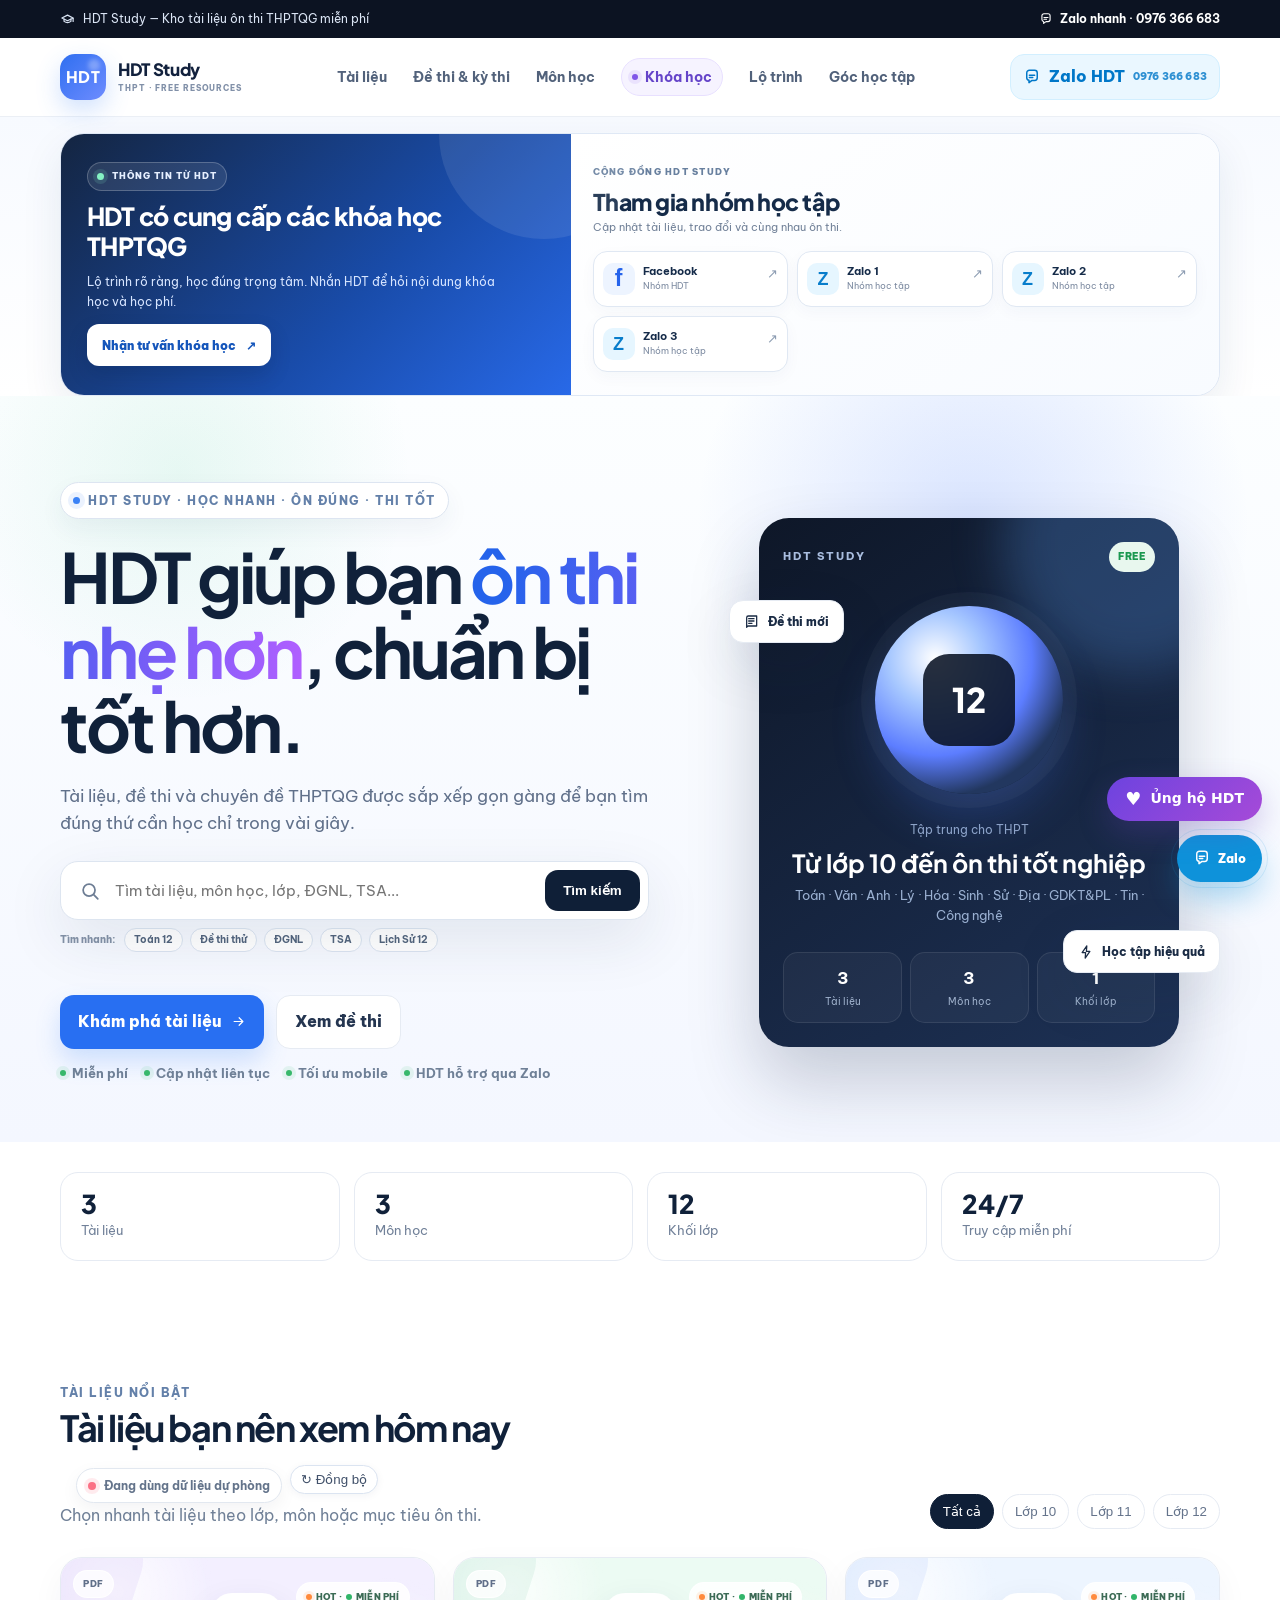
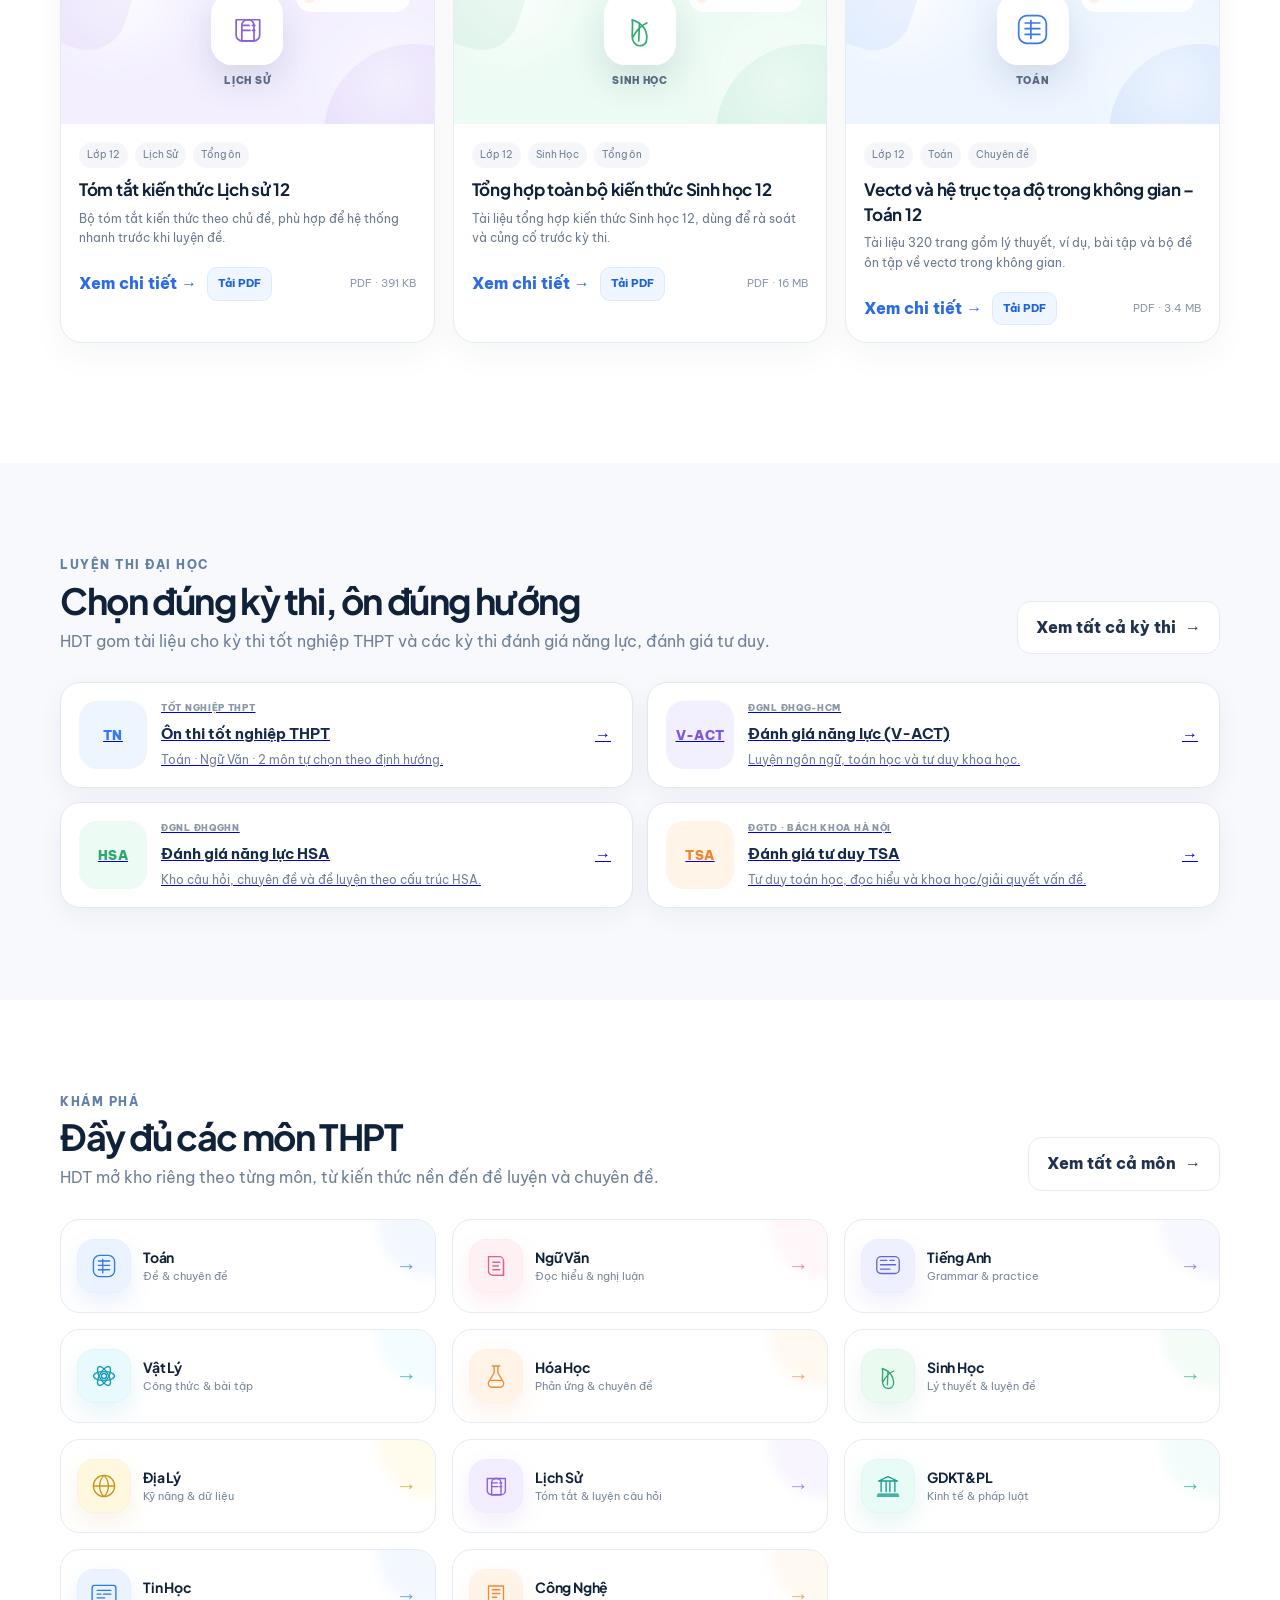
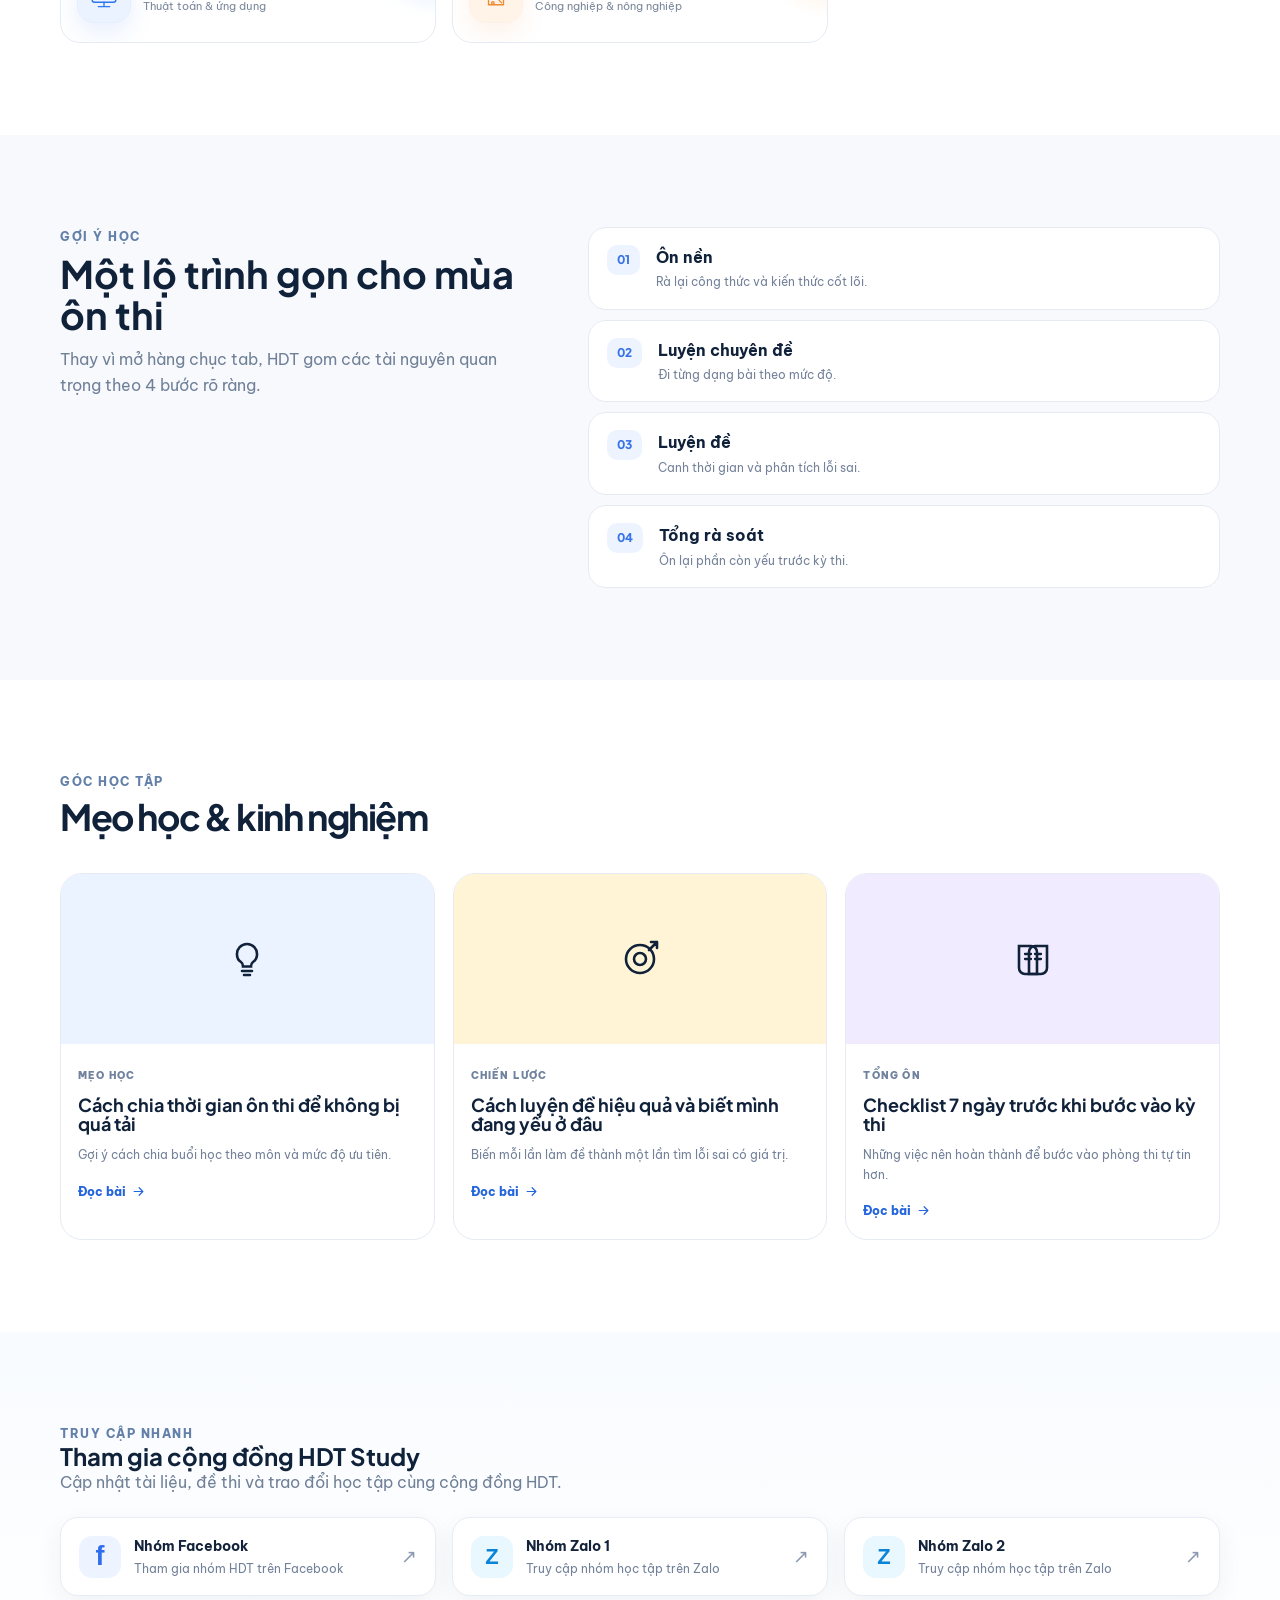
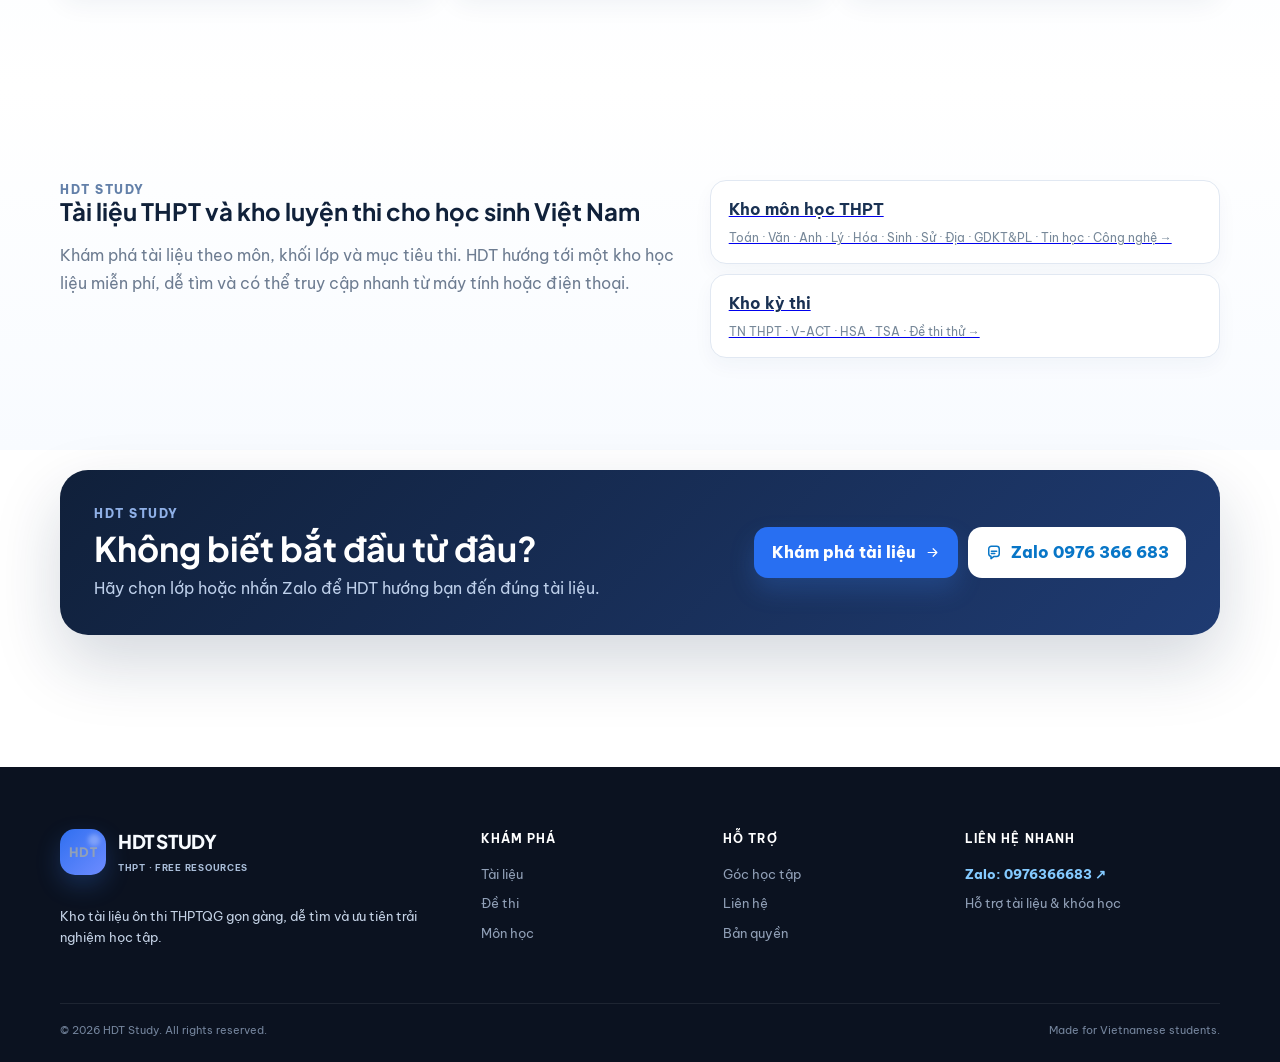
==== commit 6e184fa6: "Update index.html" ====
--- a/index.html
+++ b/index.html
@@ -152,6 +152,12 @@
                 <span class="quick-link-copy"><strong>Zalo 2</strong><small>Nhóm học tập</small></span>
                 <span class="quick-link-arrow" aria-hidden="true">↗</span>
               </a>
+              <a class="quick-community-link quick-link-zalo" href="https://zalo.me/g/xkpm35zwmgeggxhoey6x" target="_blank" rel="noopener noreferrer">
+  <span class="quick-link-icon" aria-hidden="true">Z</span>
+  <span class="quick-link-copy"><strong>Zalo 3</strong><small>Nhóm học tập</small></span>
+  <span class="quick-link-arrow" aria-hidden="true">↗</span>
+</a>
+
             </div>
           </div>
         </div>
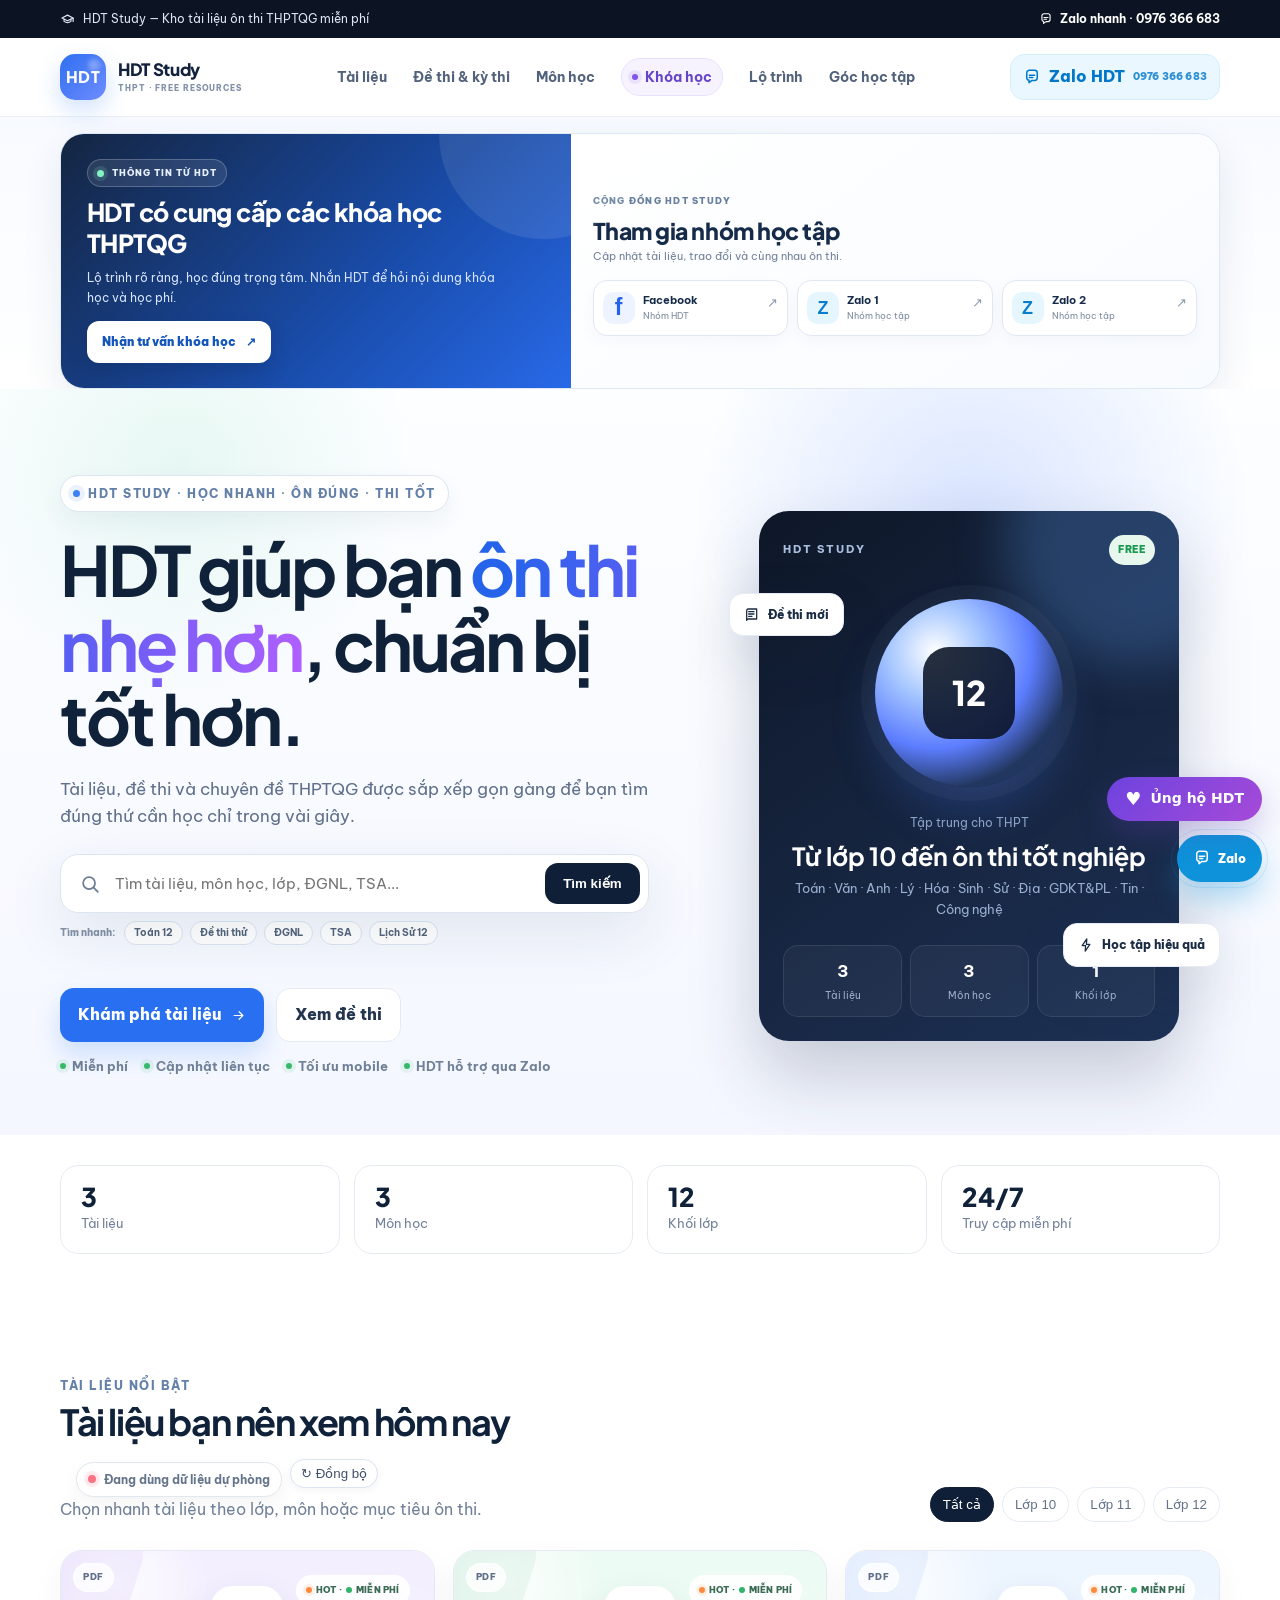
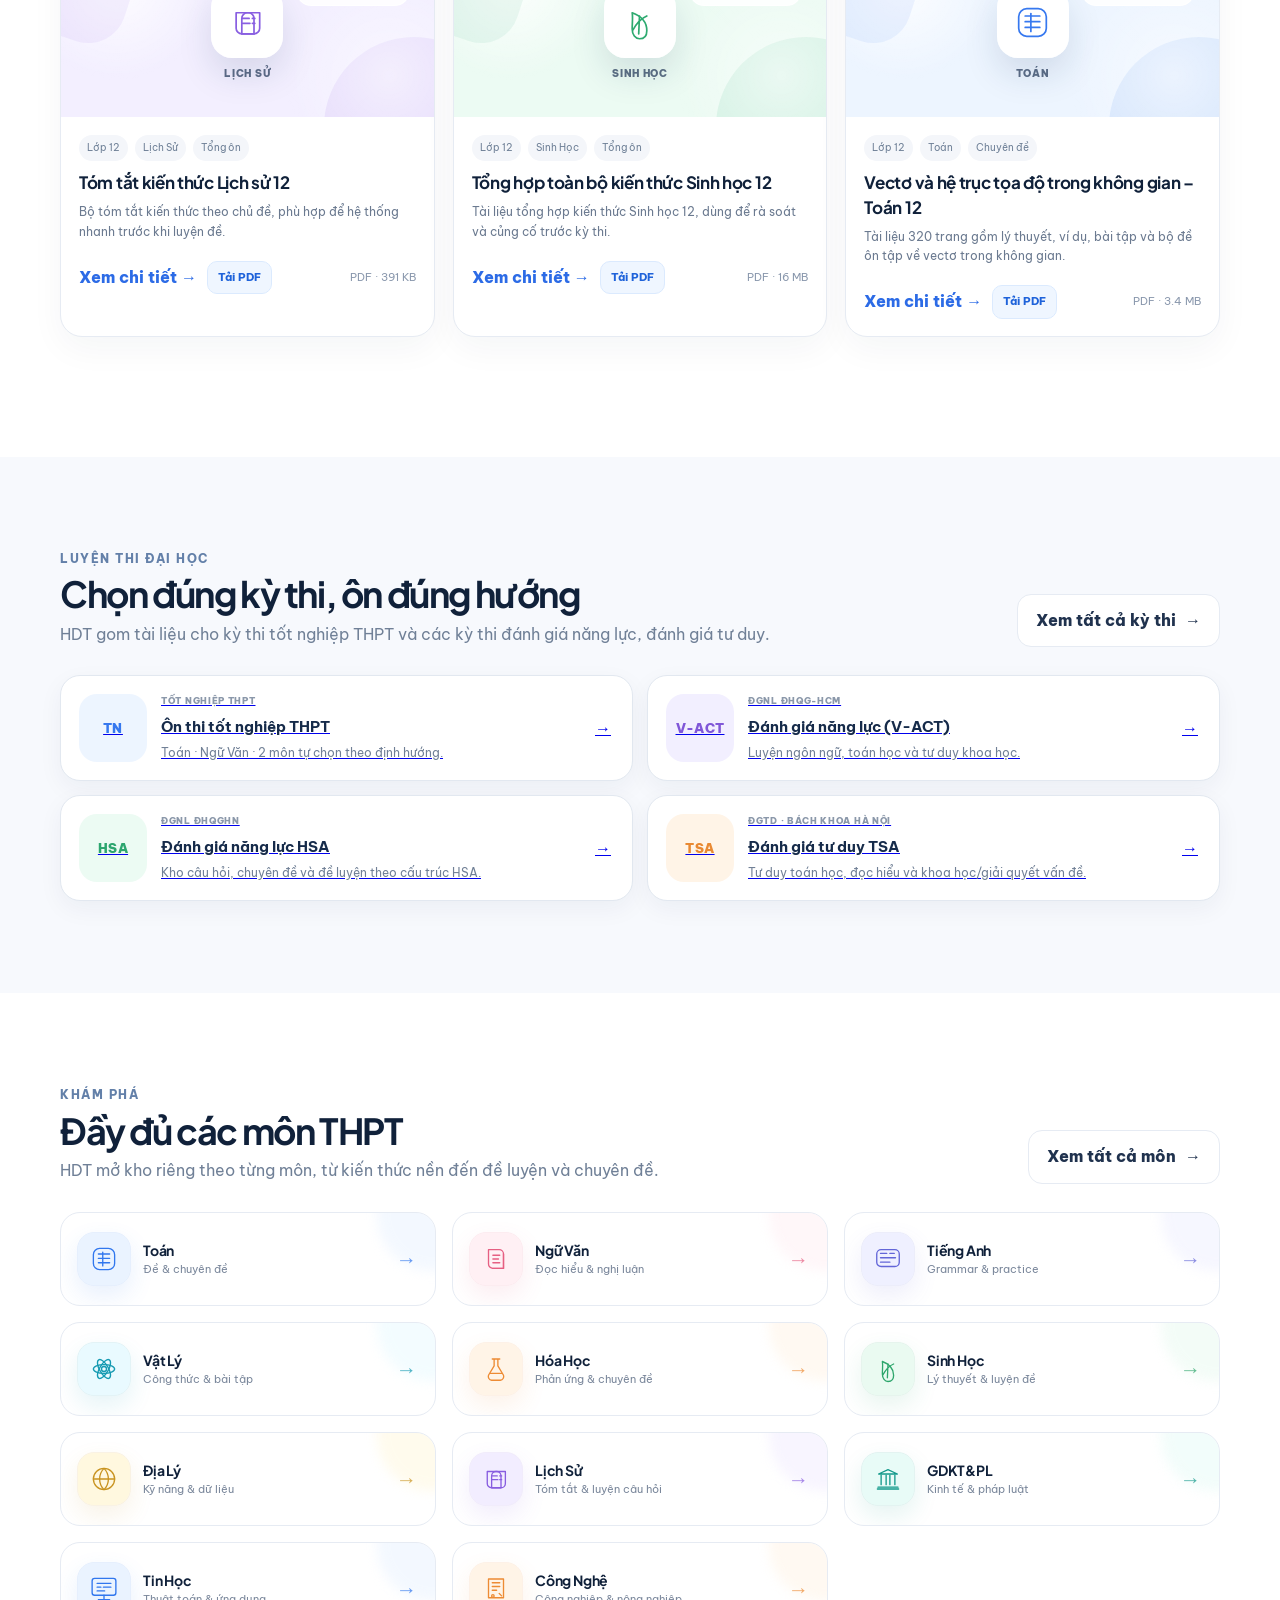
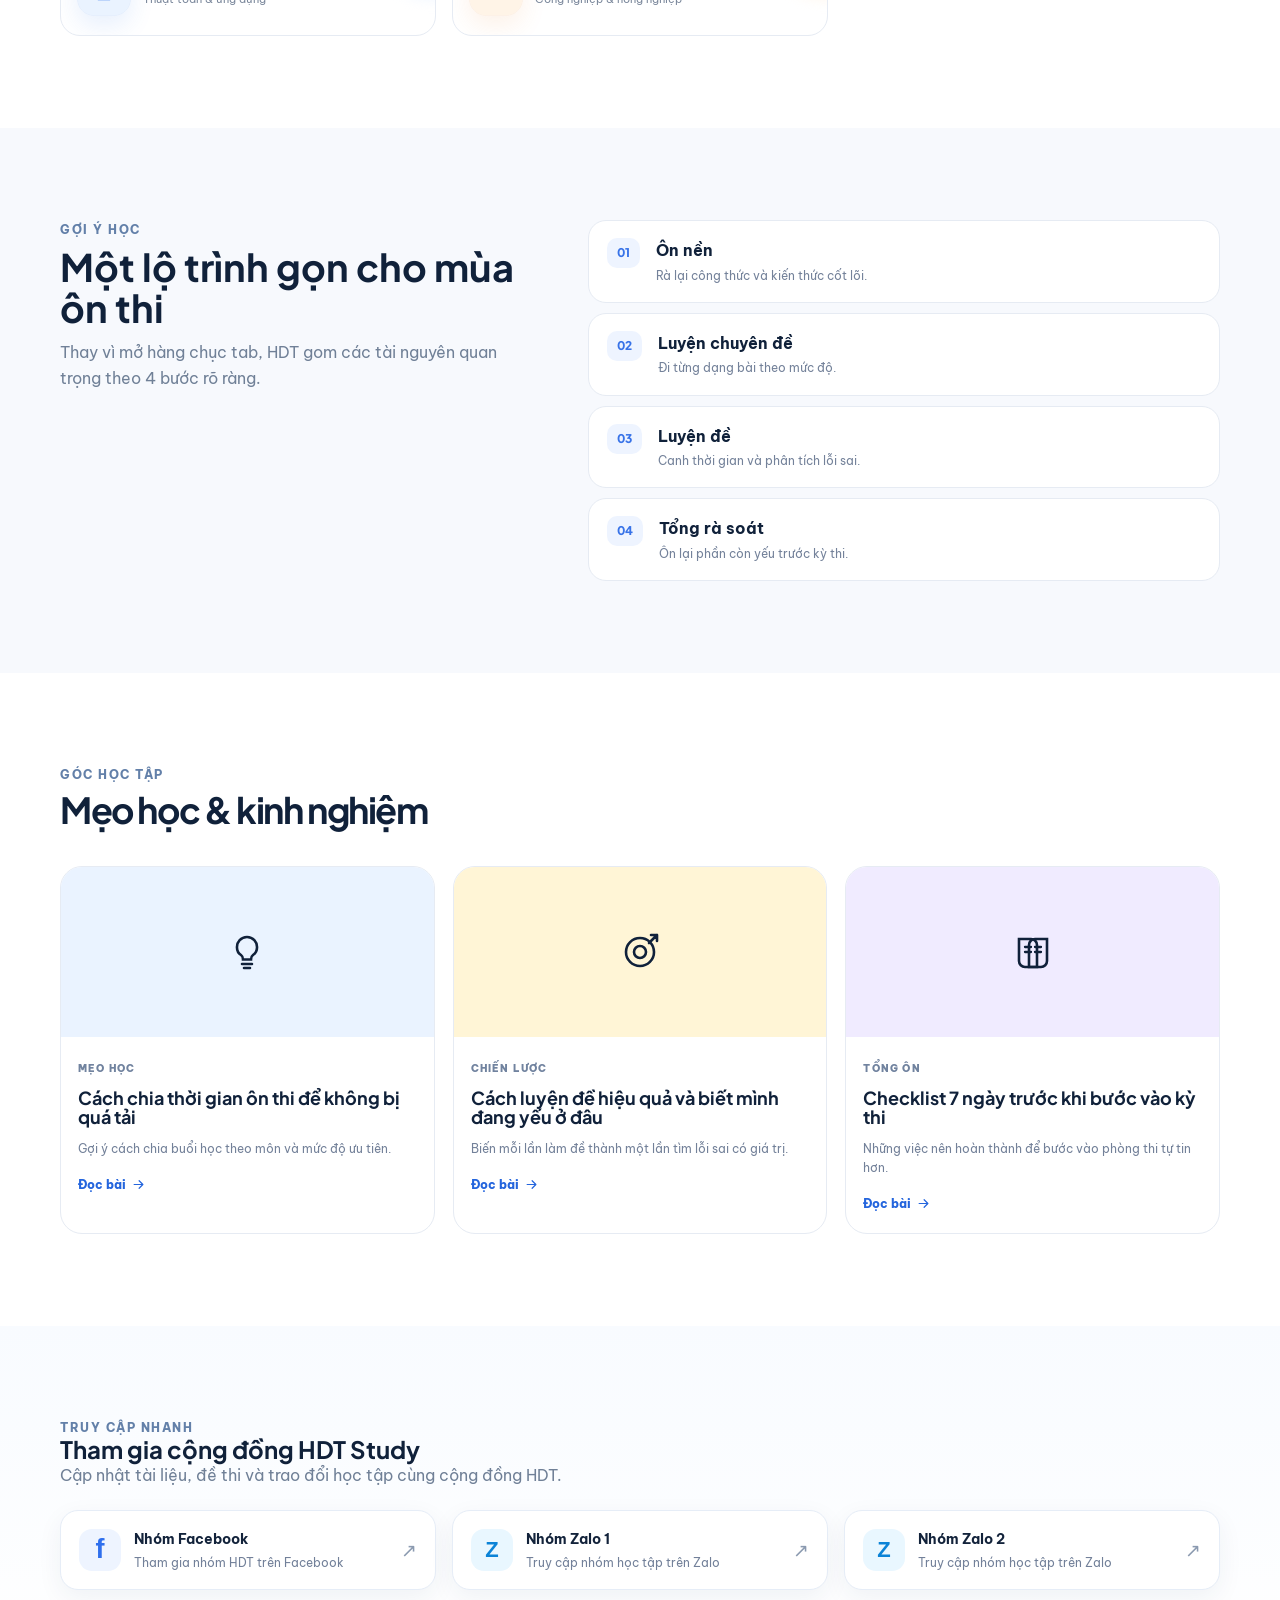
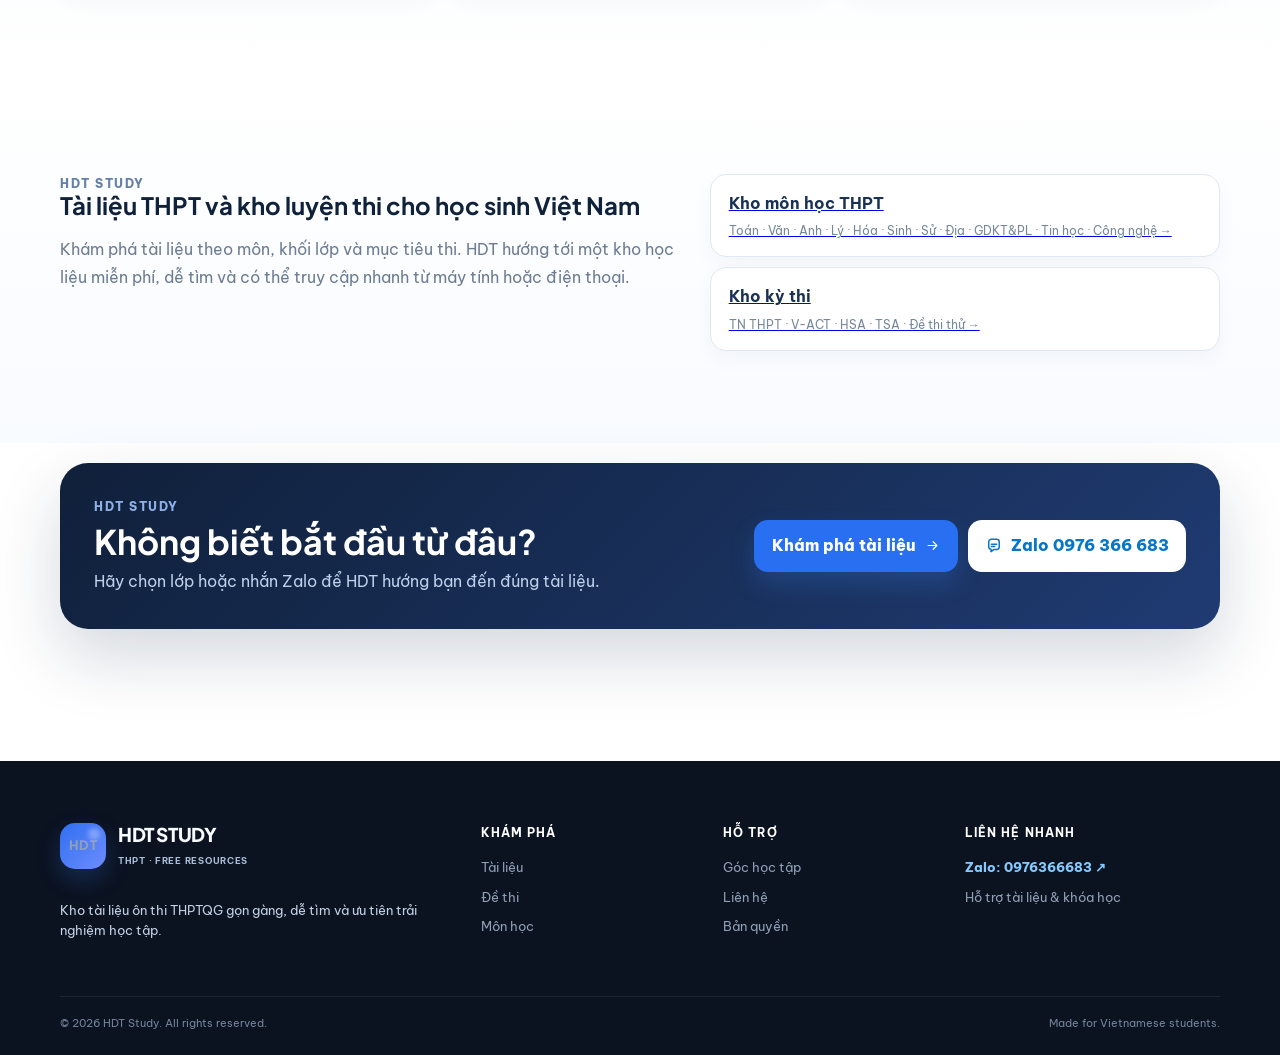
==== commit 63c7beba: "Update index.html" ====
--- a/index.html
+++ b/index.html
@@ -152,12 +152,6 @@
                 <span class="quick-link-copy"><strong>Zalo 2</strong><small>Nhóm học tập</small></span>
                 <span class="quick-link-arrow" aria-hidden="true">↗</span>
               </a>
-              <a class="quick-community-link quick-link-zalo" href="https://zalo.me/g/xkpm35zwmgeggxhoey6x" target="_blank" rel="noopener noreferrer">
-  <span class="quick-link-icon" aria-hidden="true">Z</span>
-  <span class="quick-link-copy"><strong>Zalo 3</strong><small>Nhóm học tập</small></span>
-  <span class="quick-link-arrow" aria-hidden="true">↗</span>
-</a>
-
             </div>
           </div>
         </div>
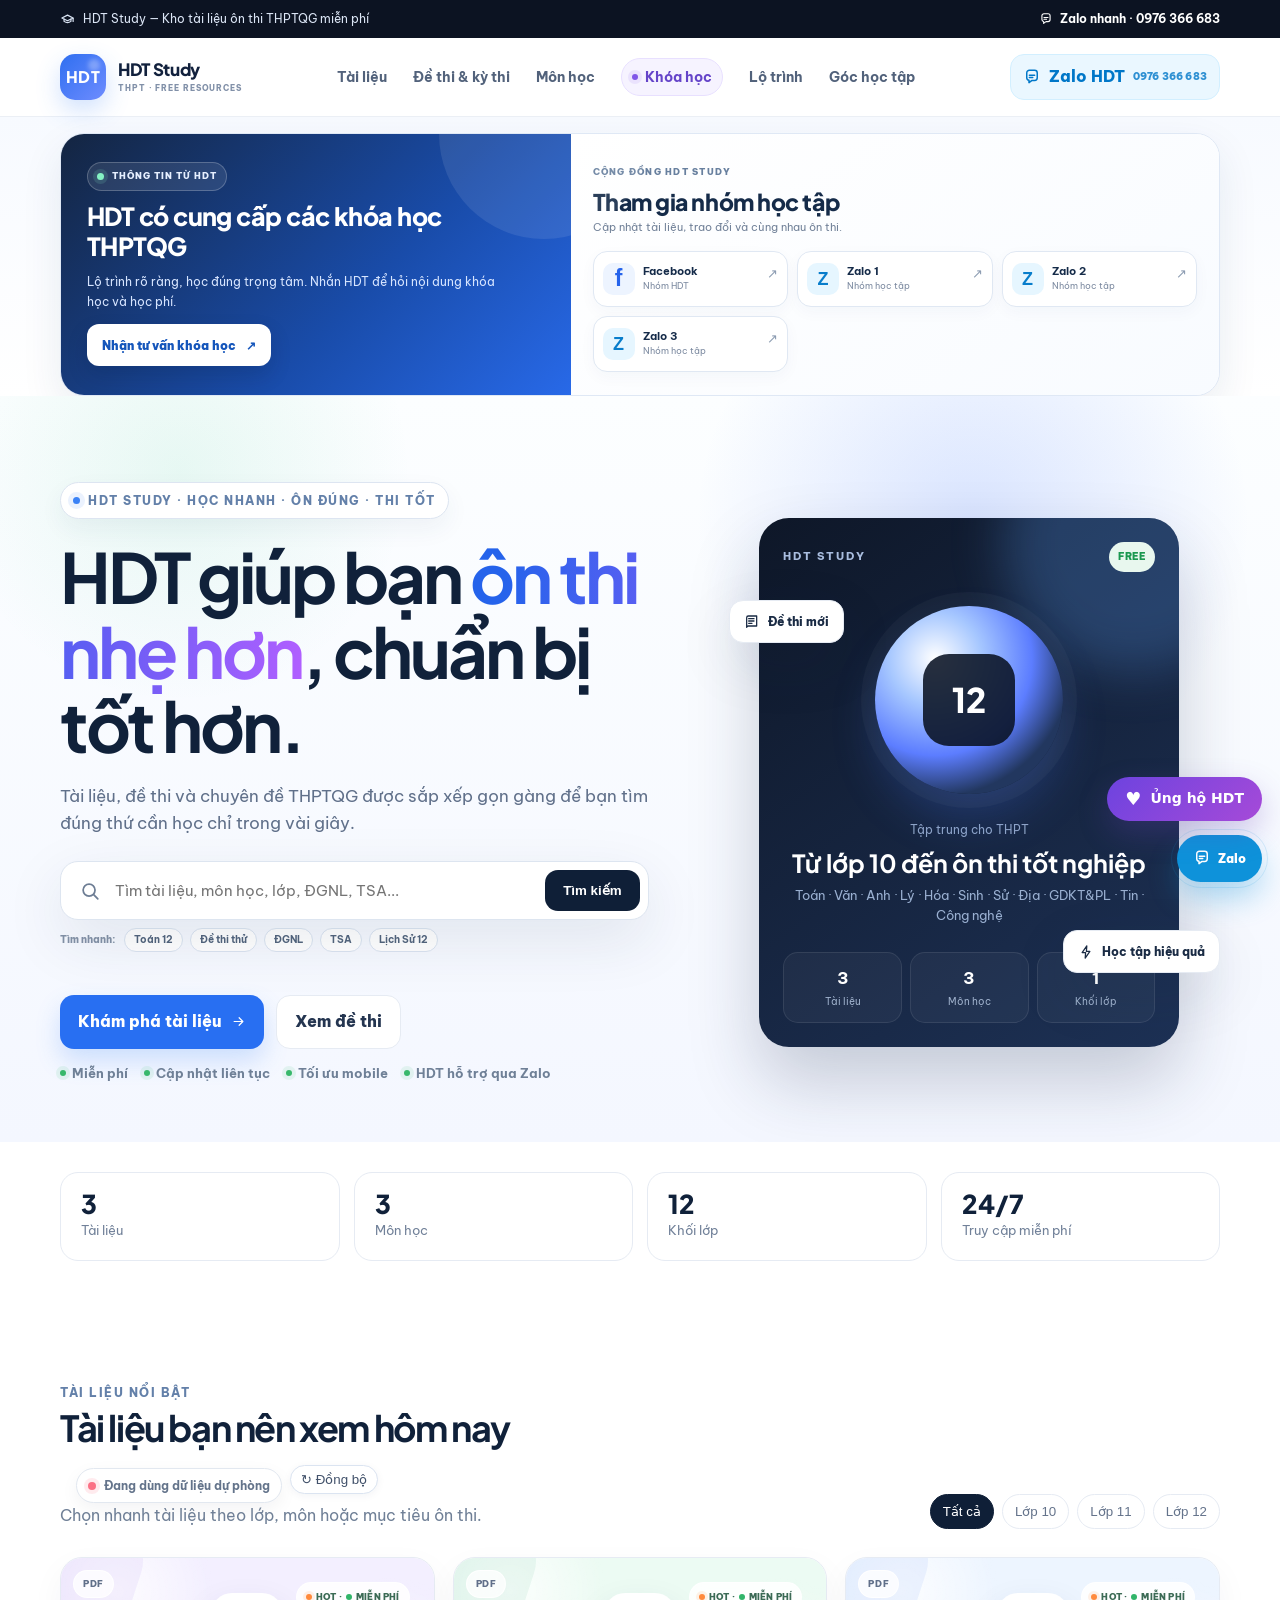
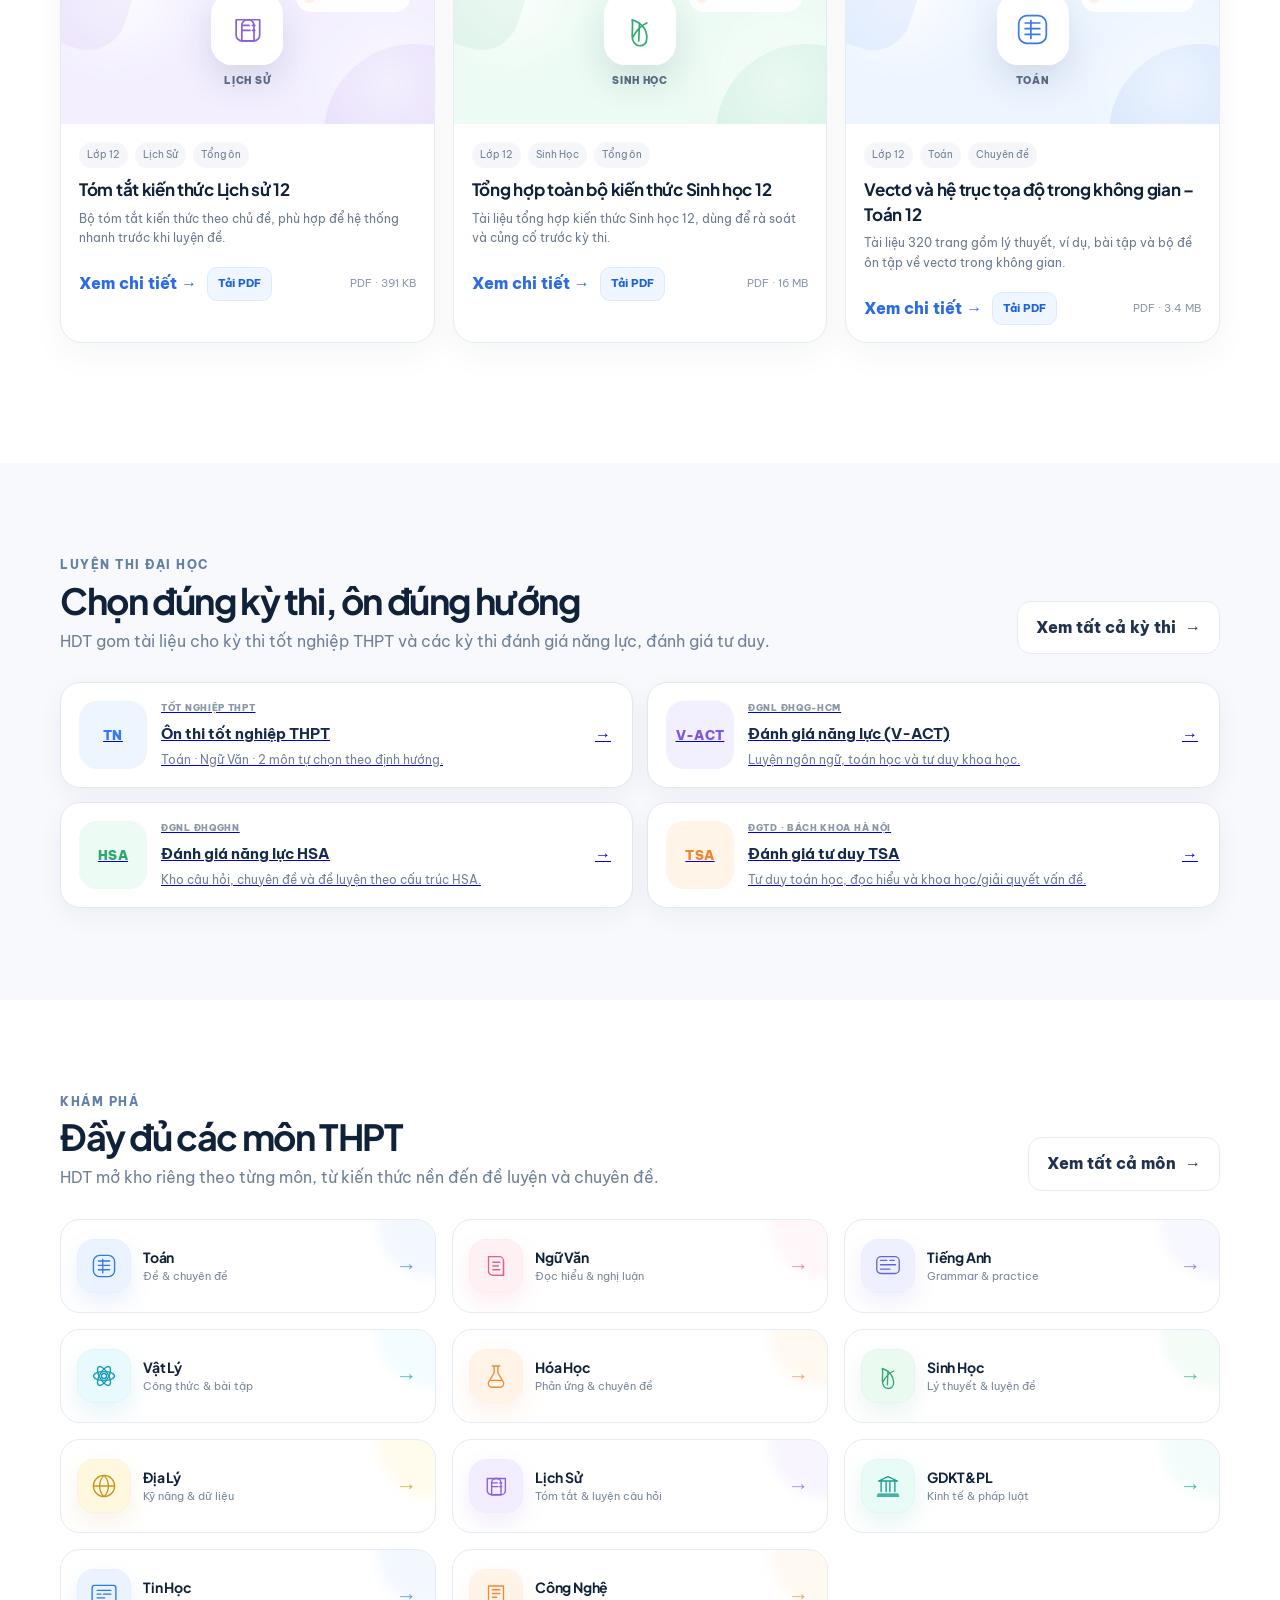
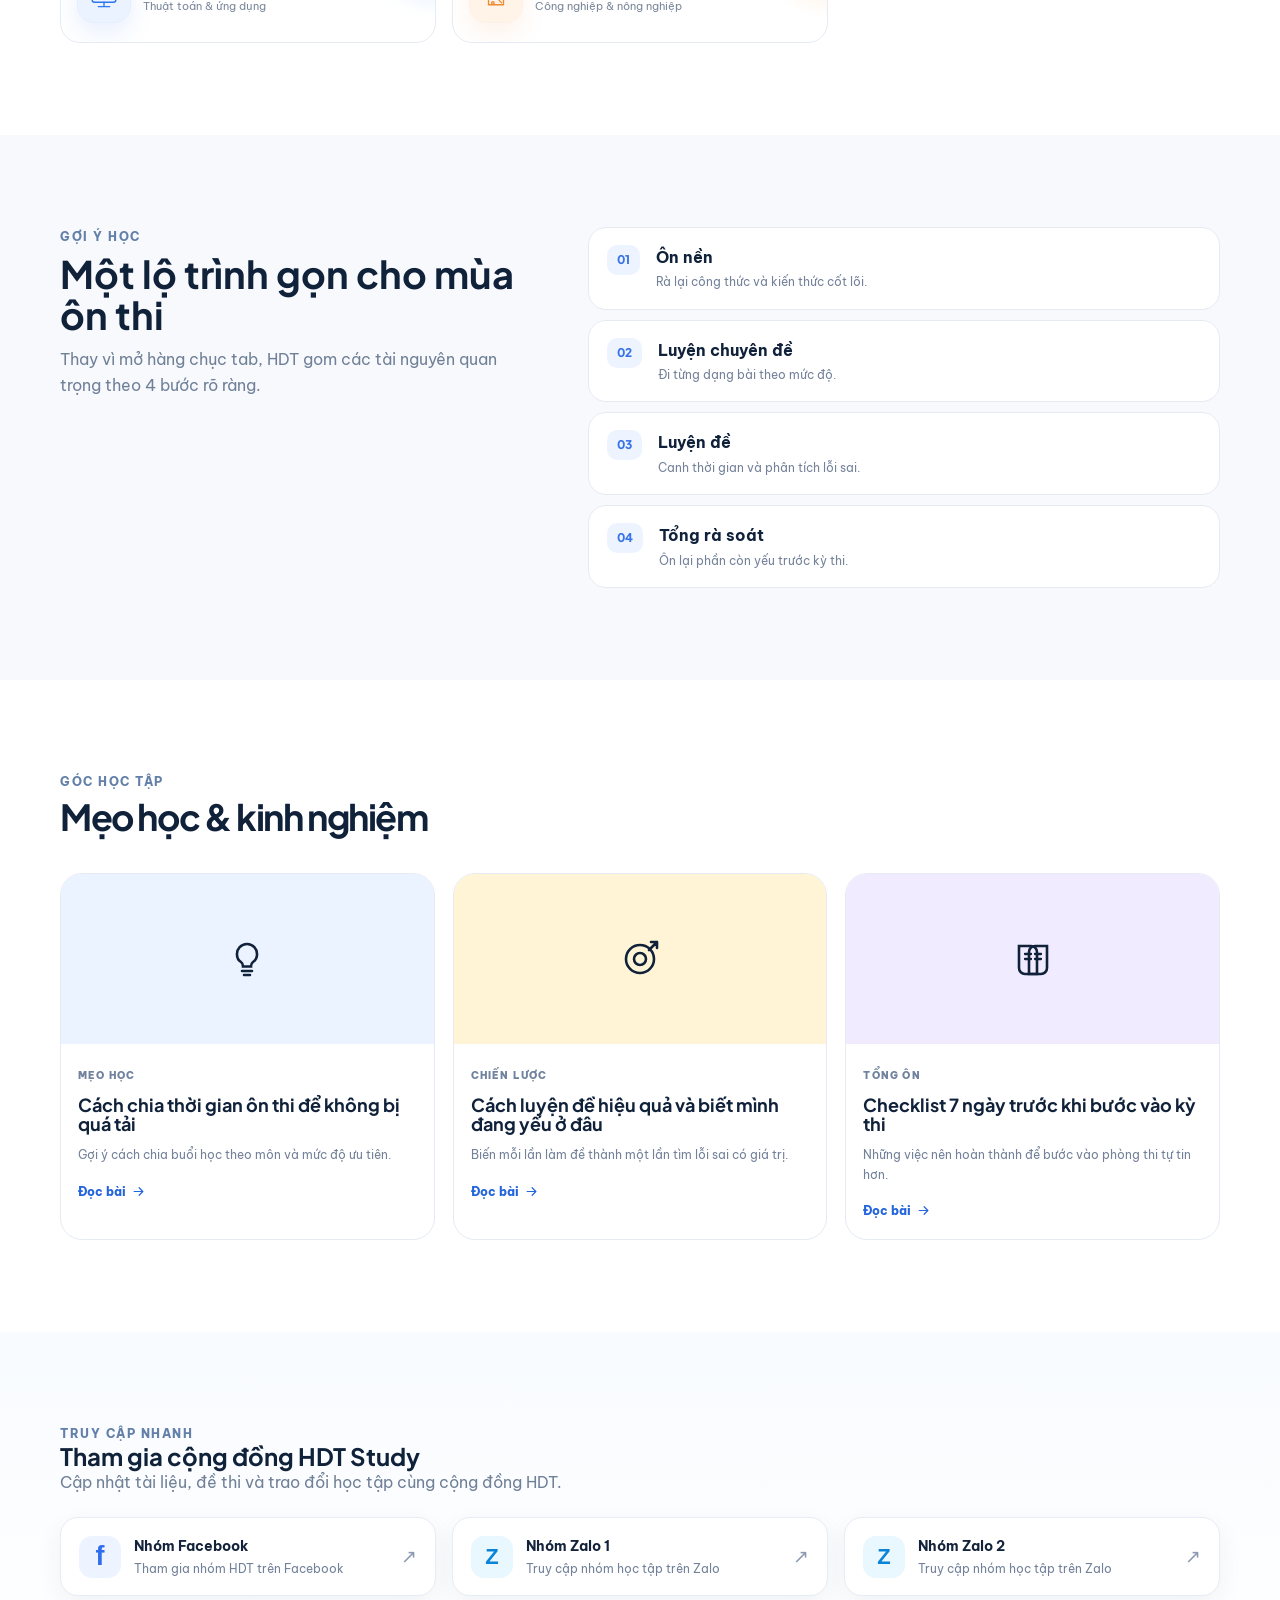
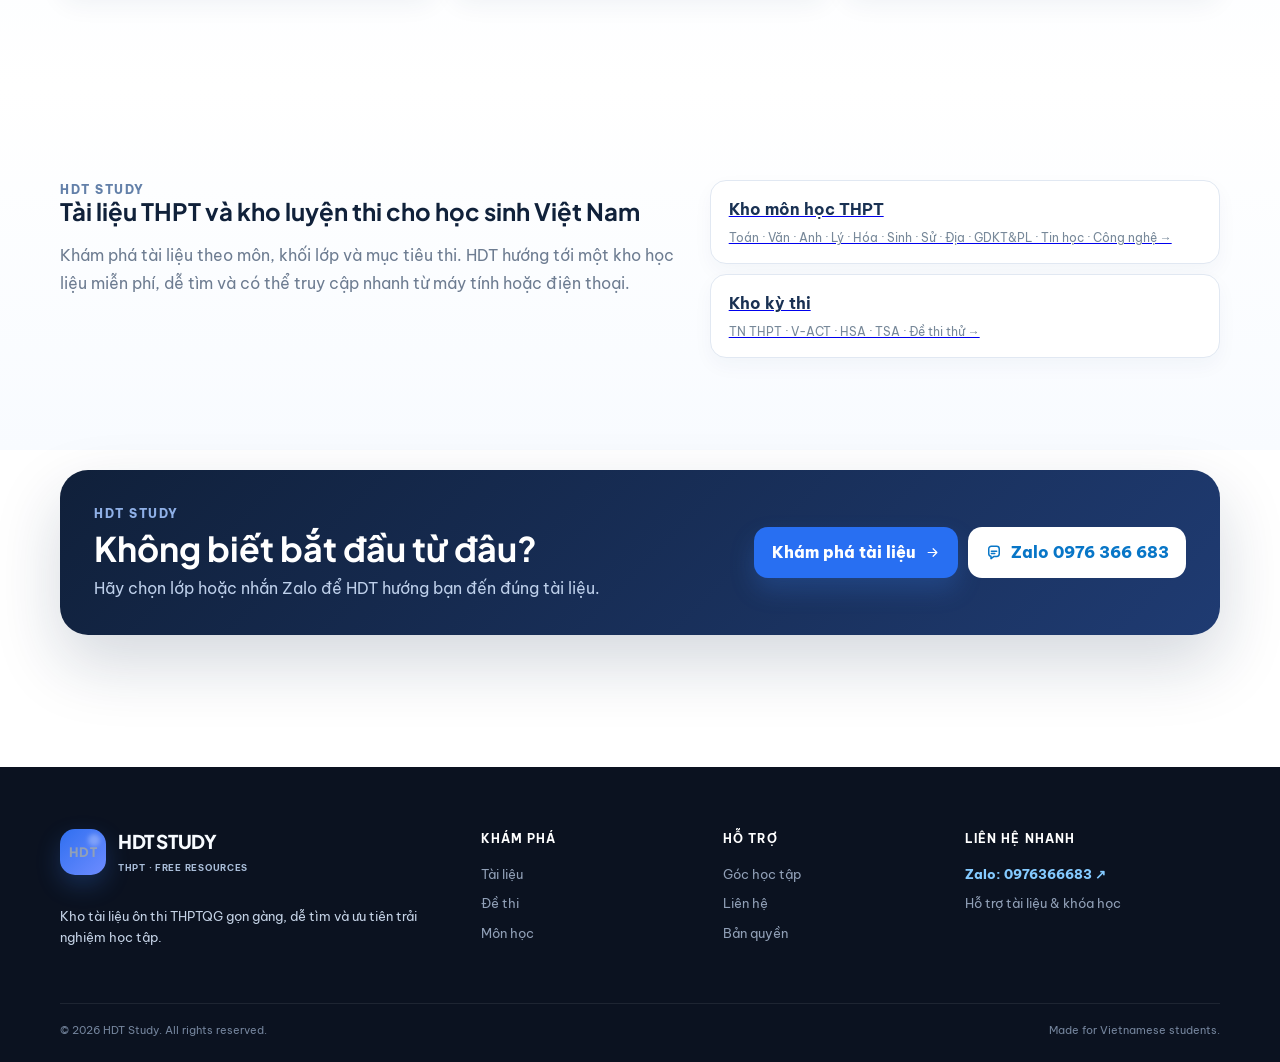
==== commit 50f6c453: "Update index.html" ====
--- a/index.html
+++ b/index.html
@@ -152,6 +152,11 @@
                 <span class="quick-link-copy"><strong>Zalo 2</strong><small>Nhóm học tập</small></span>
                 <span class="quick-link-arrow" aria-hidden="true">↗</span>
               </a>
+              <a class="quick-community-link quick-link-zalo" href="https://zalo.me/g/xkpm35zwmgeggxhoey6x" target="_blank" rel="noopener noreferrer">
+  <span class="quick-link-icon" aria-hidden="true">Z</span>
+  <span class="quick-link-copy"><strong>Zalo 3</strong><small>Nhóm học tập</small></span>
+  <span class="quick-link-arrow" aria-hidden="true">↗</span>
+</a>
             </div>
           </div>
         </div>
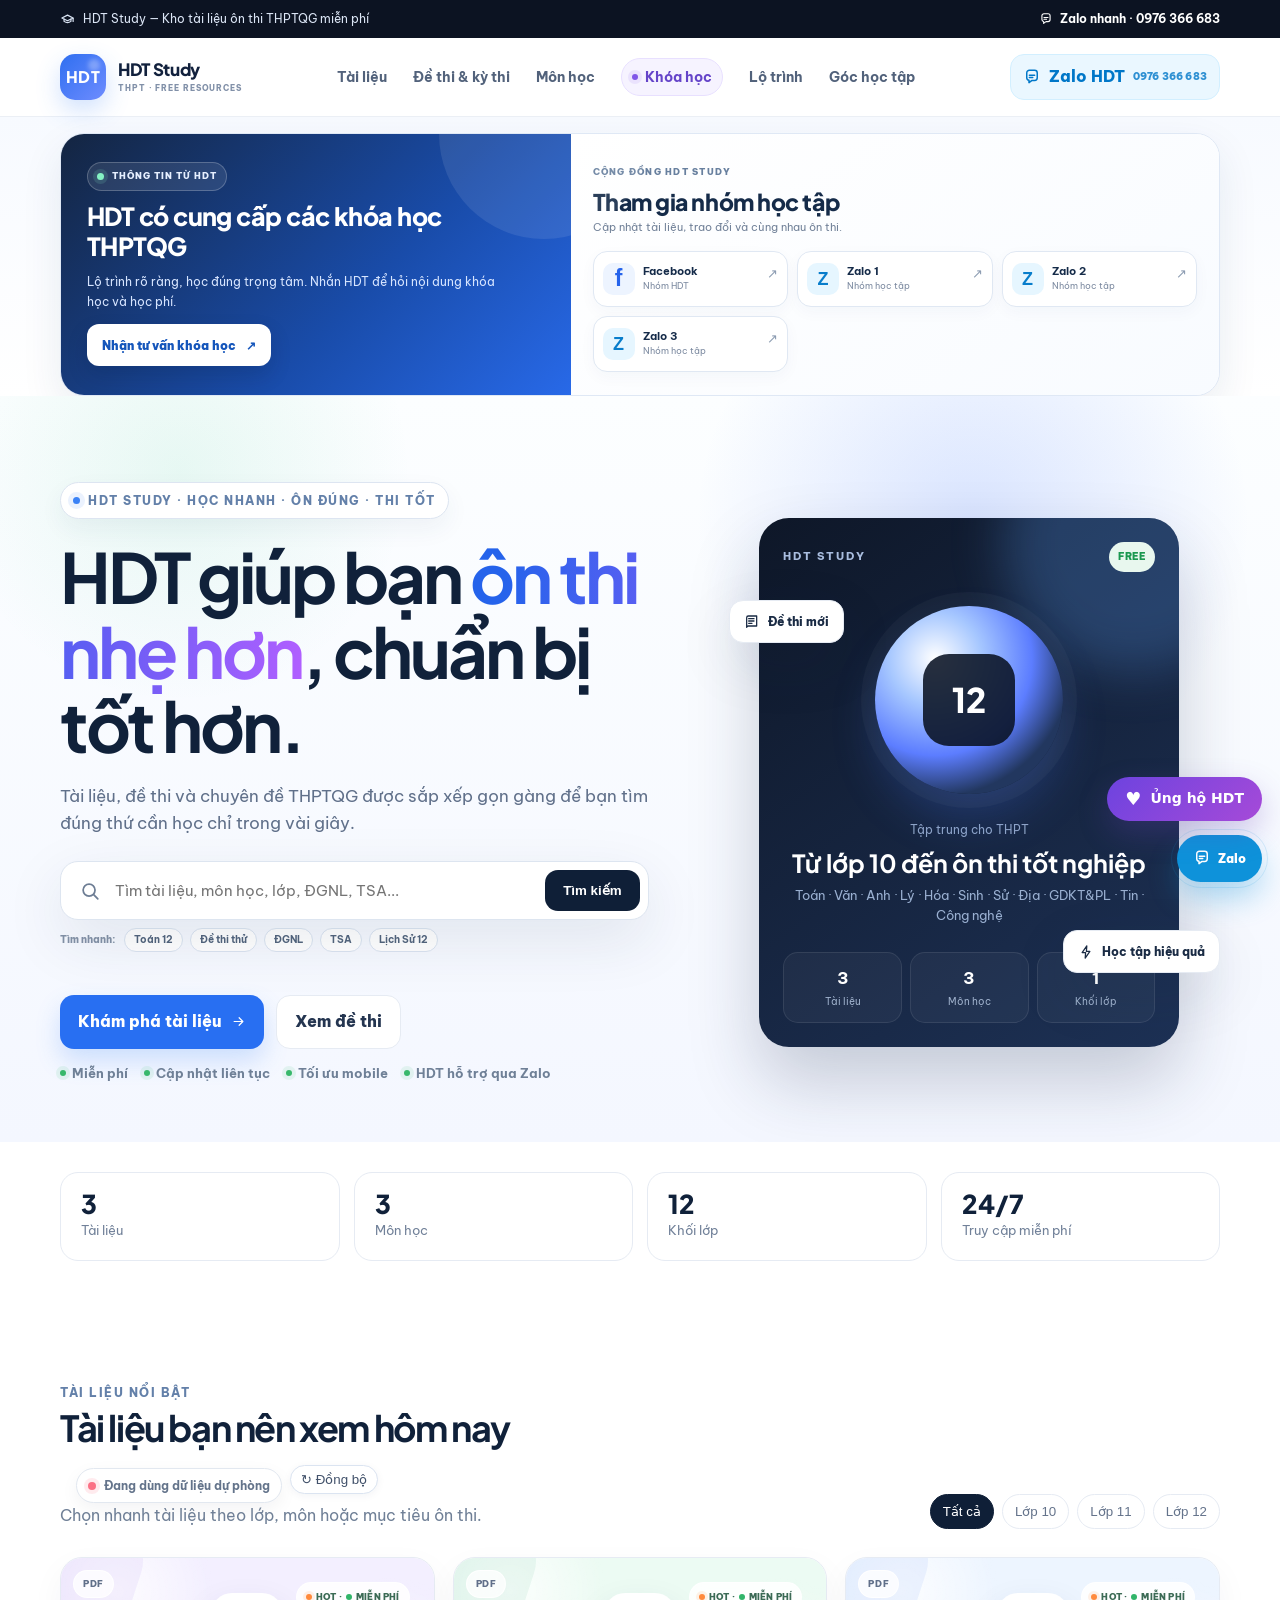
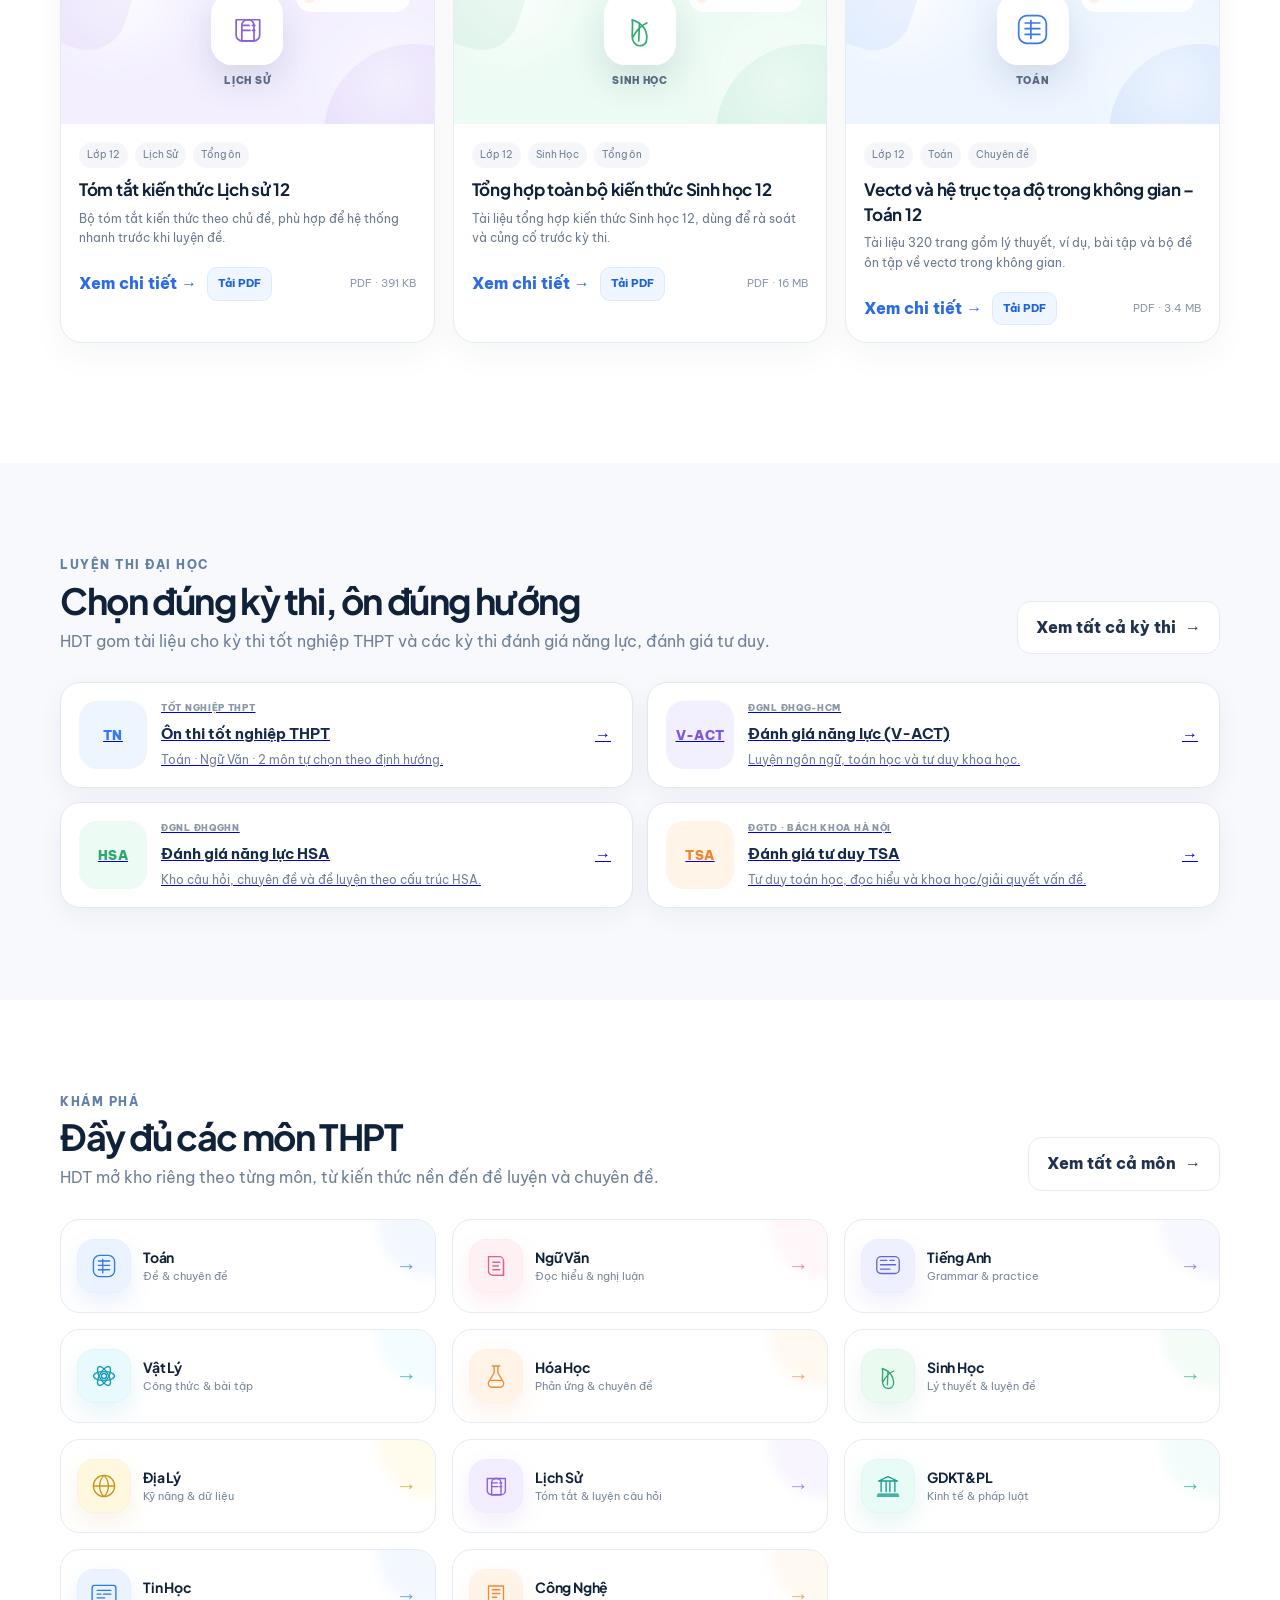
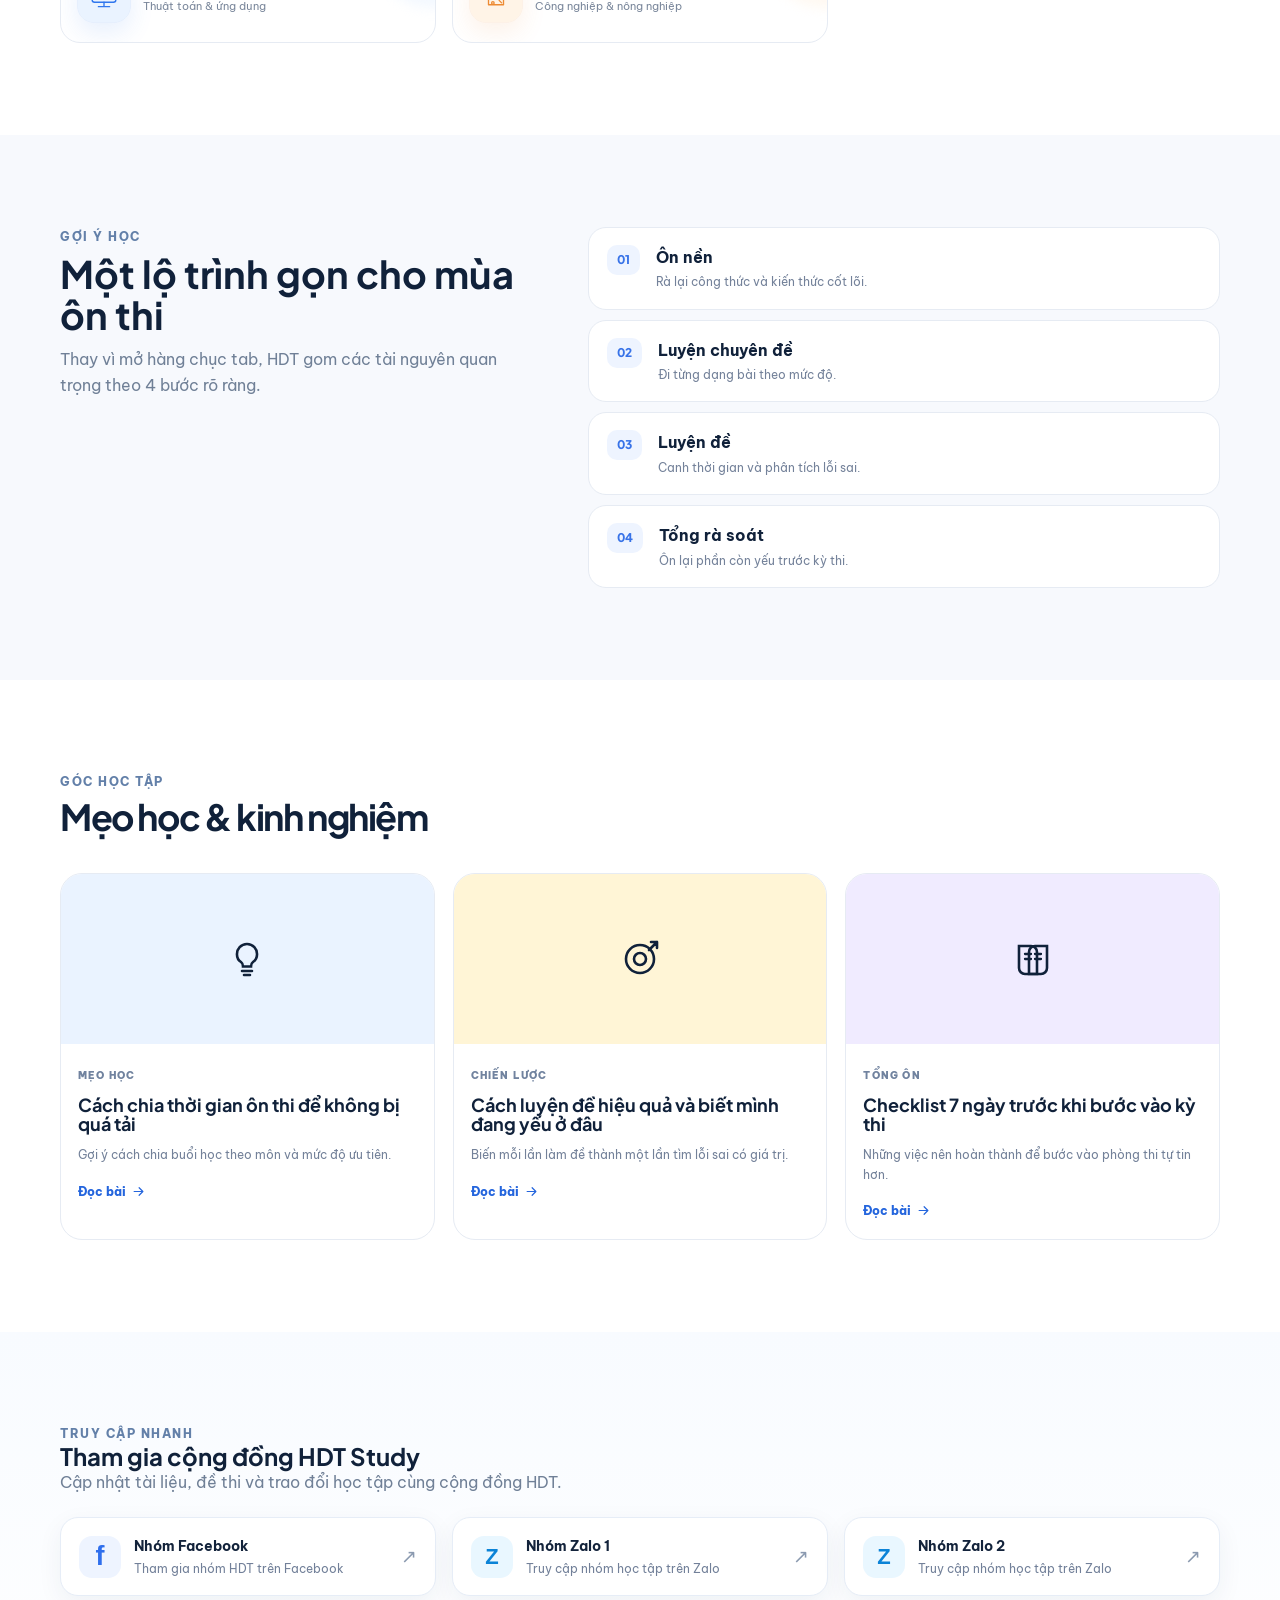
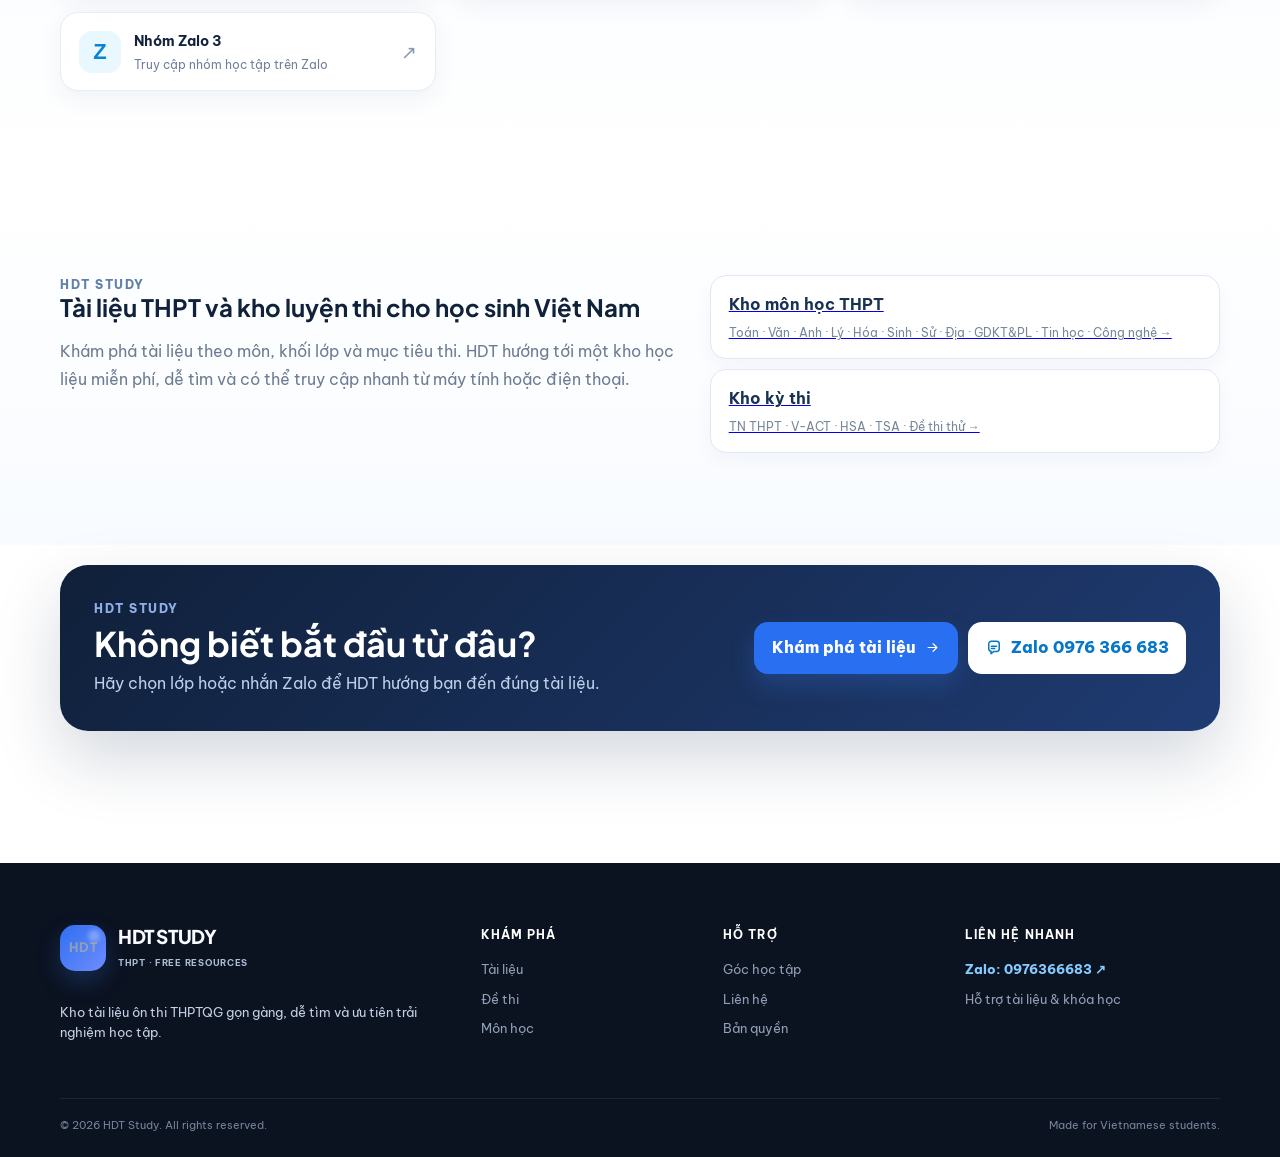
==== commit 425956f1: "Update index.html" ====
--- a/index.html
+++ b/index.html
@@ -339,6 +339,13 @@
             <span class="community-copy"><strong>Nhóm Zalo 2</strong><small>Truy cập nhóm học tập trên Zalo</small></span>
             <span class="community-arrow" aria-hidden="true">↗</span>
           </a>
+          
+<a class="community-card community-zalo" href="https://zalo.me/g/xkpm35zwmgeggxhoey6x" target="_blank" rel="noopener noreferrer">
+  <span class="community-icon" aria-hidden="true">Z</span>
+  <span class="community-copy"><strong>Nhóm Zalo 3</strong><small>Truy cập nhóm học tập trên Zalo</small></span>
+  <span class="community-arrow" aria-hidden="true">↗</span>
+</a>
+
         </div>
       </div>
     </section>
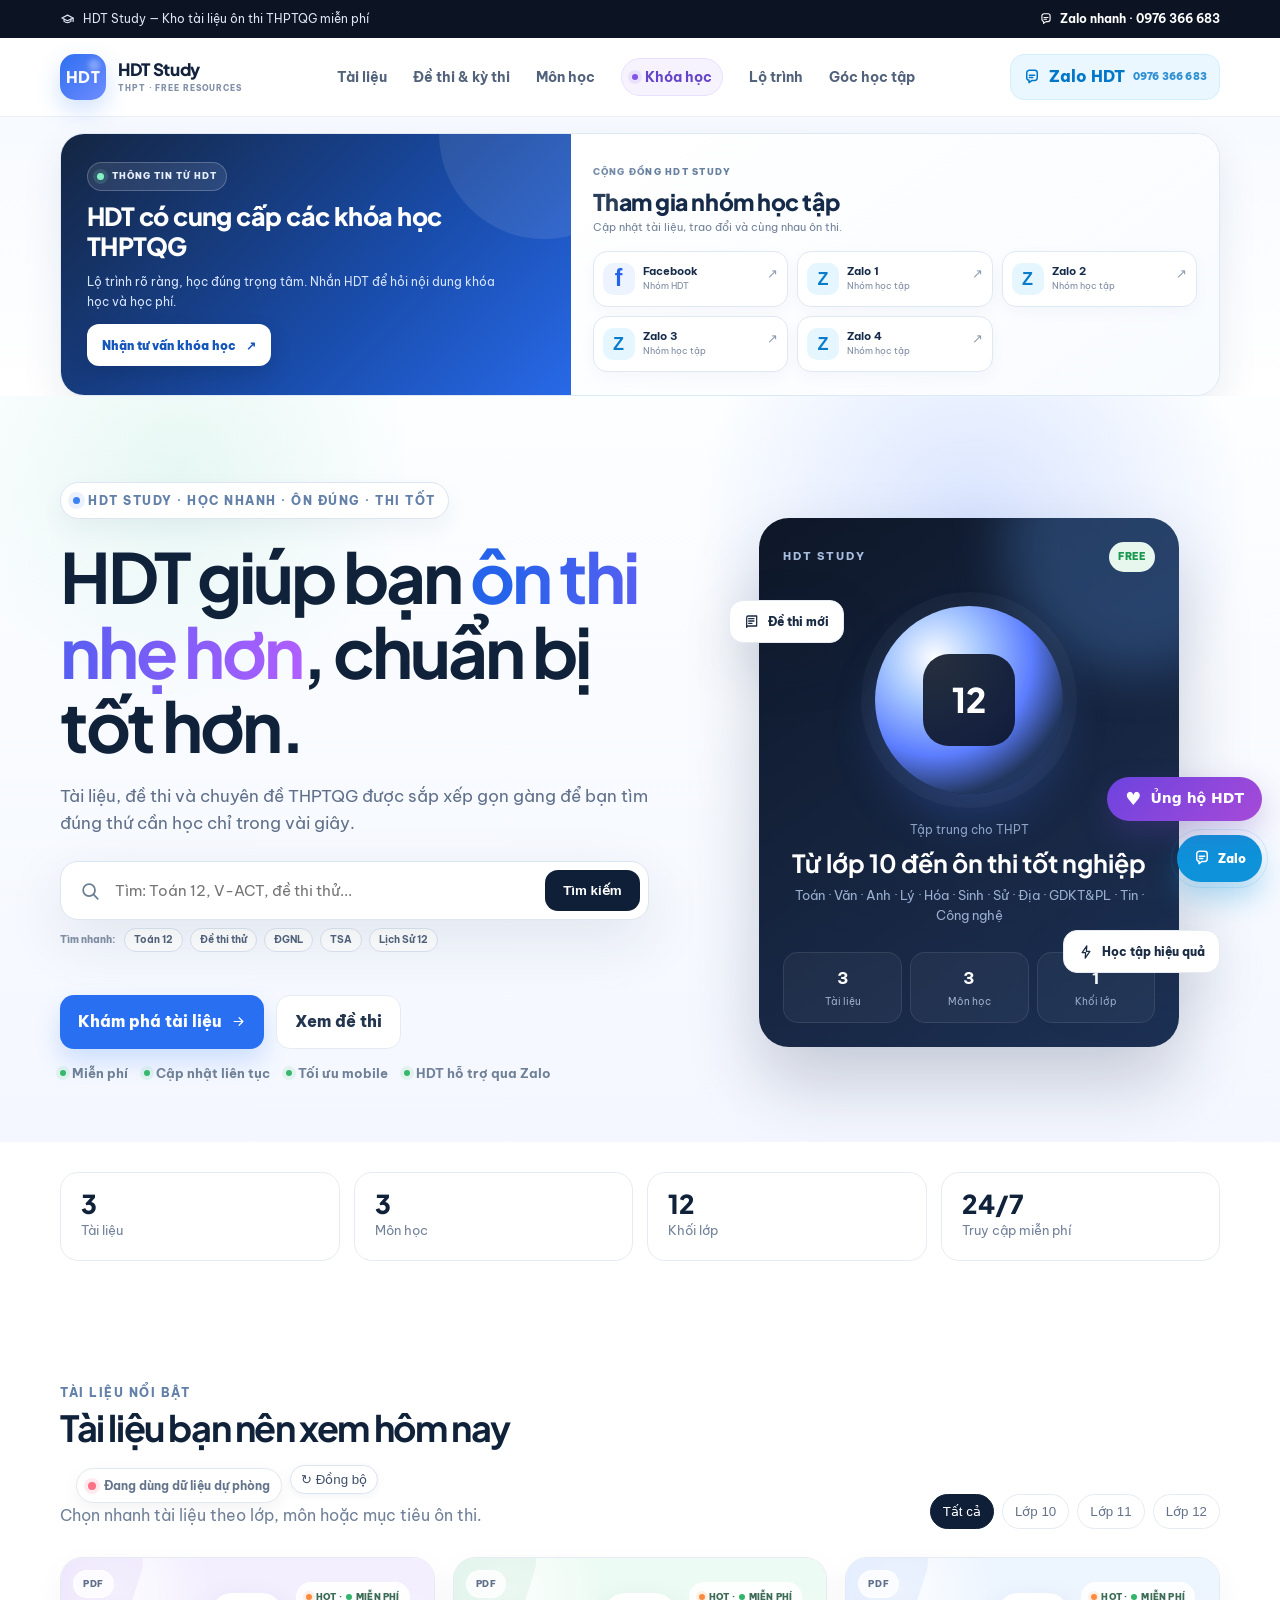
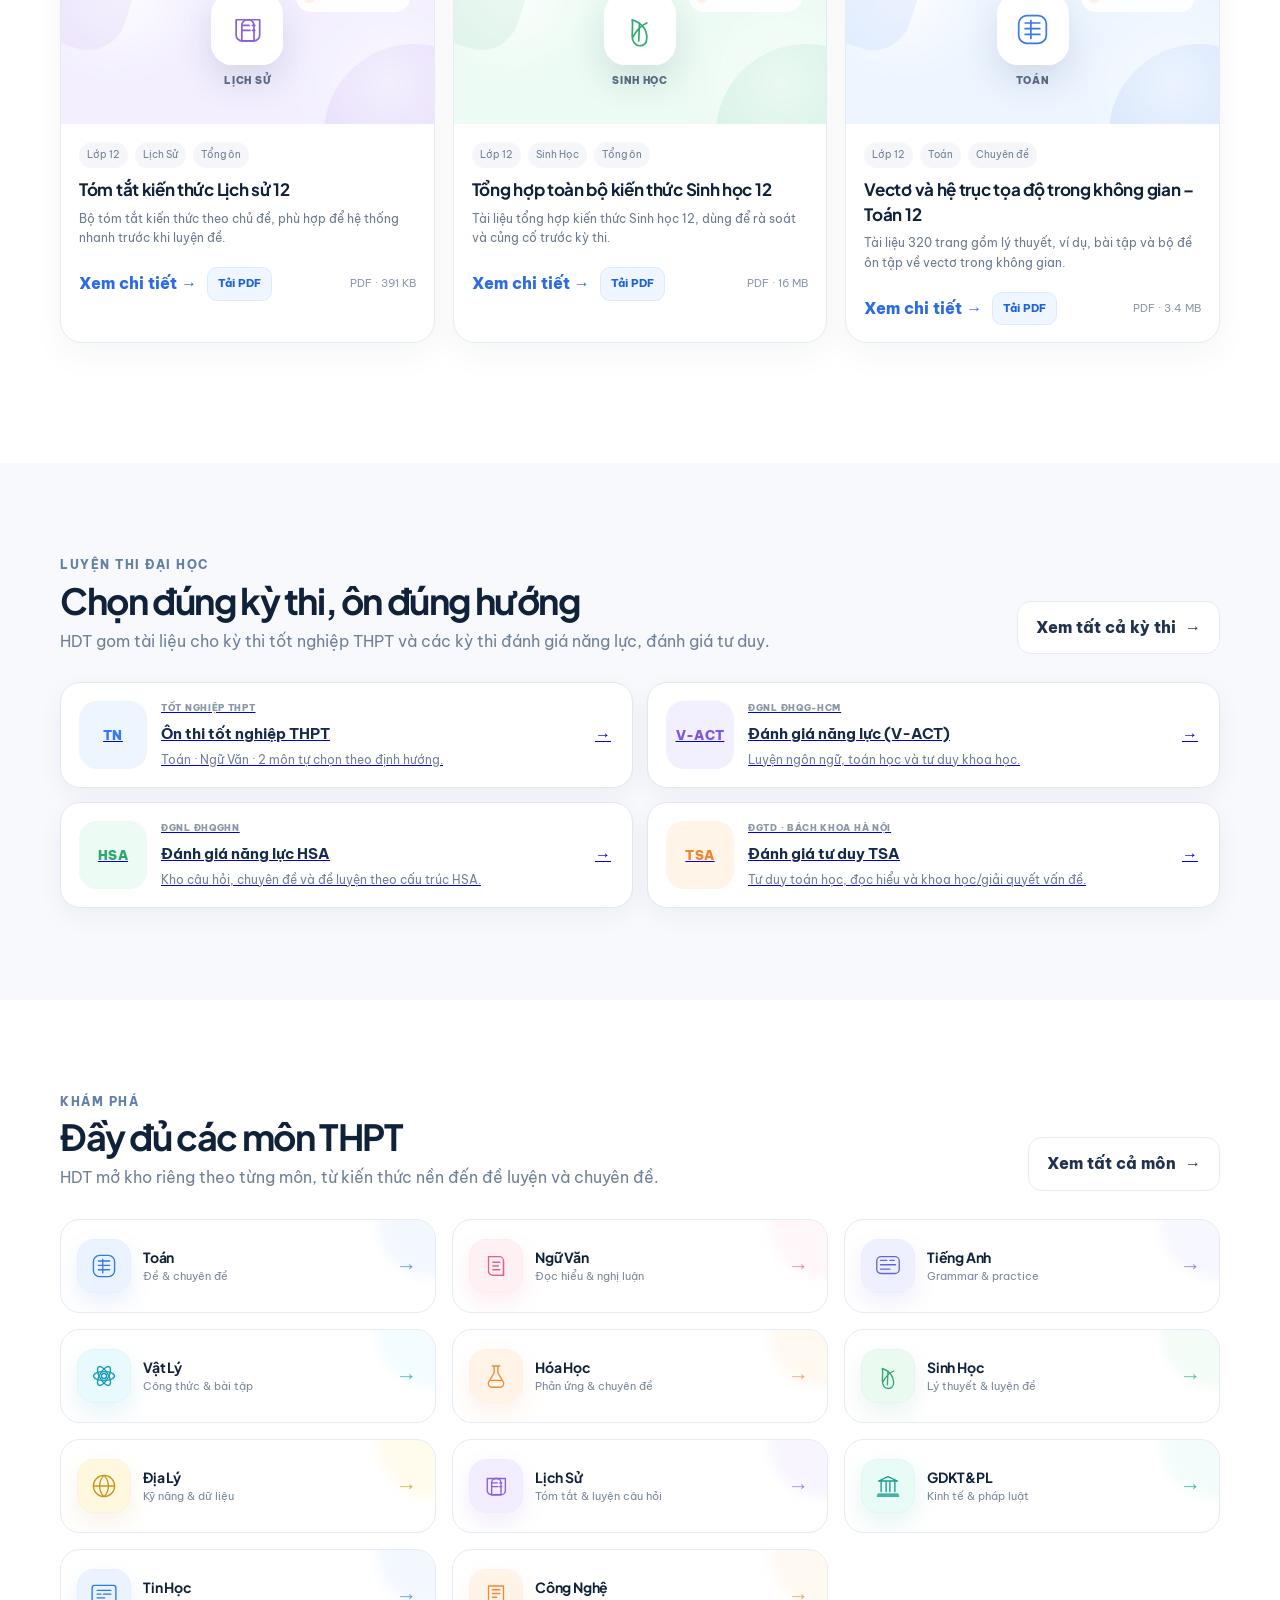
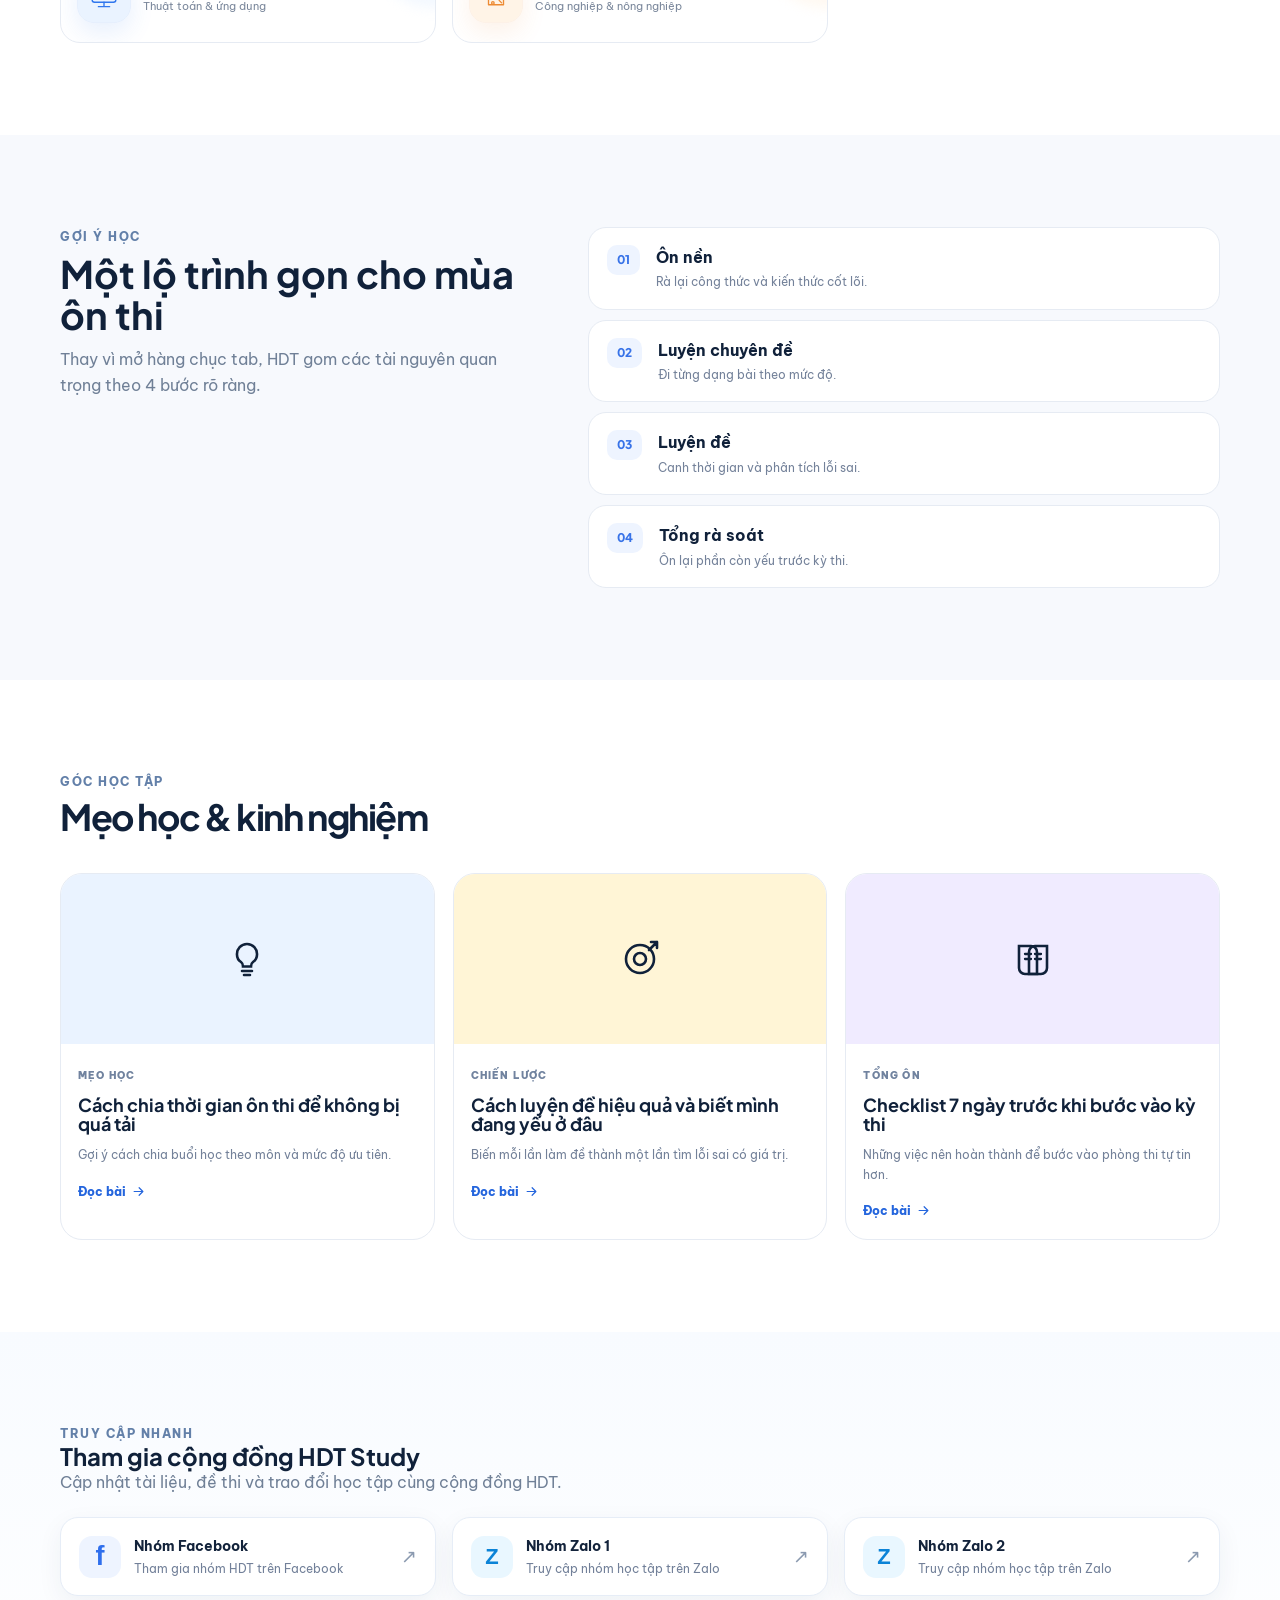
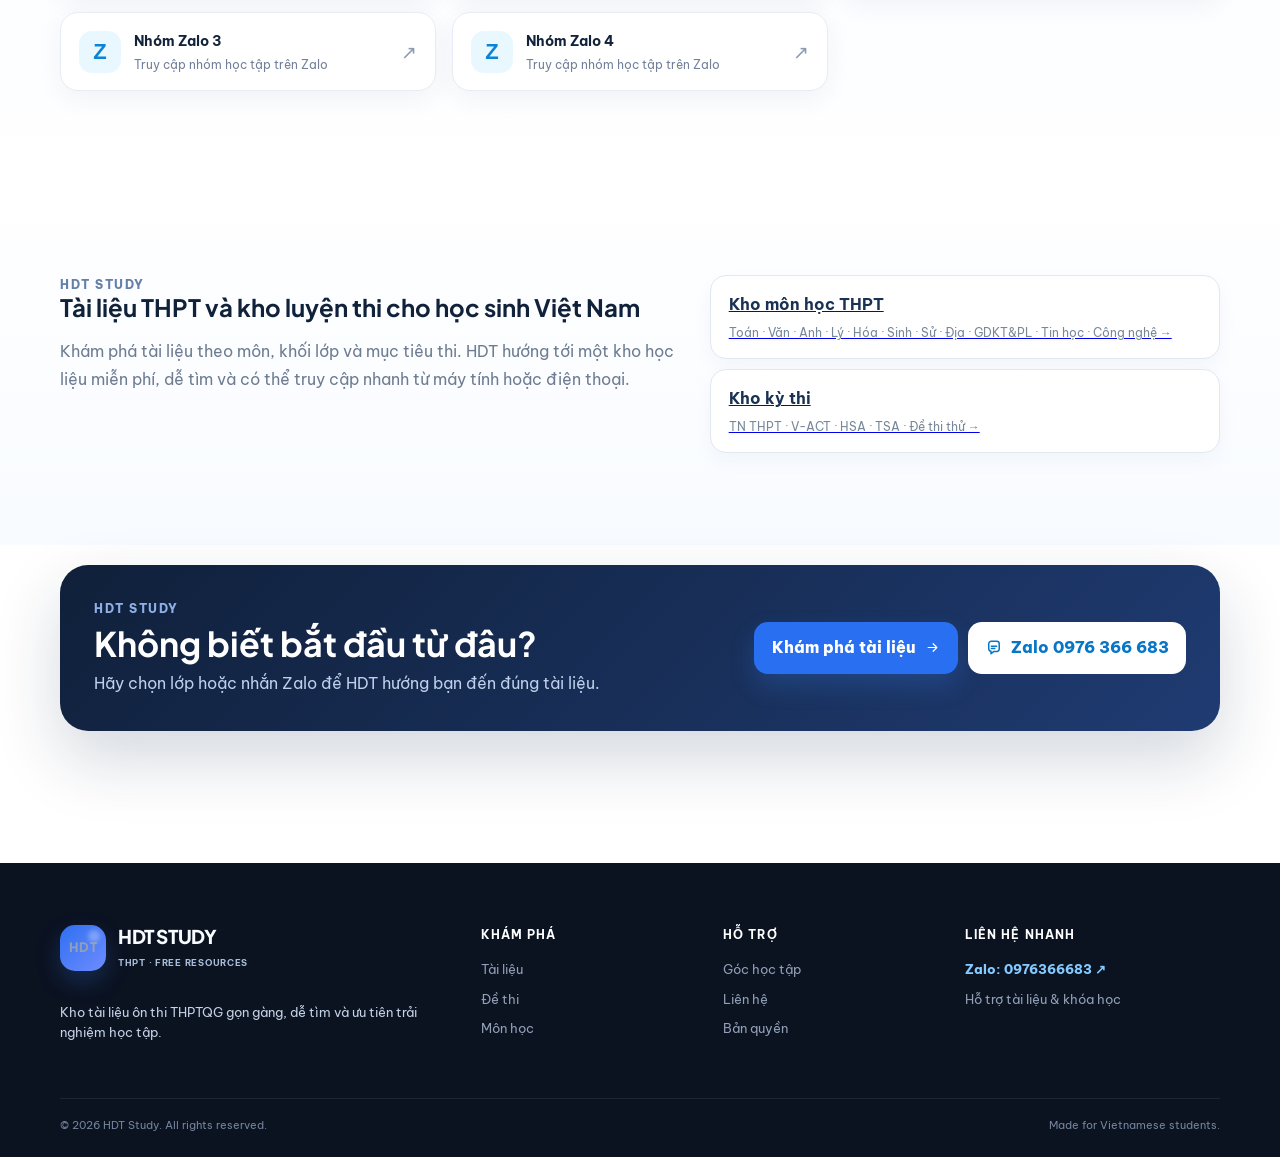
==== commit 92e8c800: "Update index.html" ====
--- a/index.html
+++ b/index.html
@@ -157,6 +157,12 @@
   <span class="quick-link-copy"><strong>Zalo 3</strong><small>Nhóm học tập</small></span>
   <span class="quick-link-arrow" aria-hidden="true">↗</span>
 </a>
+              <a class="quick-community-link quick-link-zalo" href="https://zalo.me/g/cqqls91bdtvwdmtu16zk" target="_blank" rel="noopener noreferrer">
+  <span class="quick-link-icon" aria-hidden="true">Z</span>
+  <span class="quick-link-copy"><strong>Zalo 4</strong><small>Nhóm học tập</small></span>
+  <span class="quick-link-arrow" aria-hidden="true">↗</span>
+</a>
+
             </div>
           </div>
         </div>
@@ -345,6 +351,12 @@
   <span class="community-copy"><strong>Nhóm Zalo 3</strong><small>Truy cập nhóm học tập trên Zalo</small></span>
   <span class="community-arrow" aria-hidden="true">↗</span>
 </a>
+          <a class="community-card community-zalo" href="https://zalo.me/g/cqqls91bdtvwdmtu16zk" target="_blank" rel="noopener noreferrer">
+  <span class="community-icon" aria-hidden="true">Z</span>
+  <span class="community-copy"><strong>Nhóm Zalo 4</strong><small>Truy cập nhóm học tập trên Zalo</small></span>
+  <span class="community-arrow" aria-hidden="true">↗</span>
+</a>
+
 
         </div>
       </div>
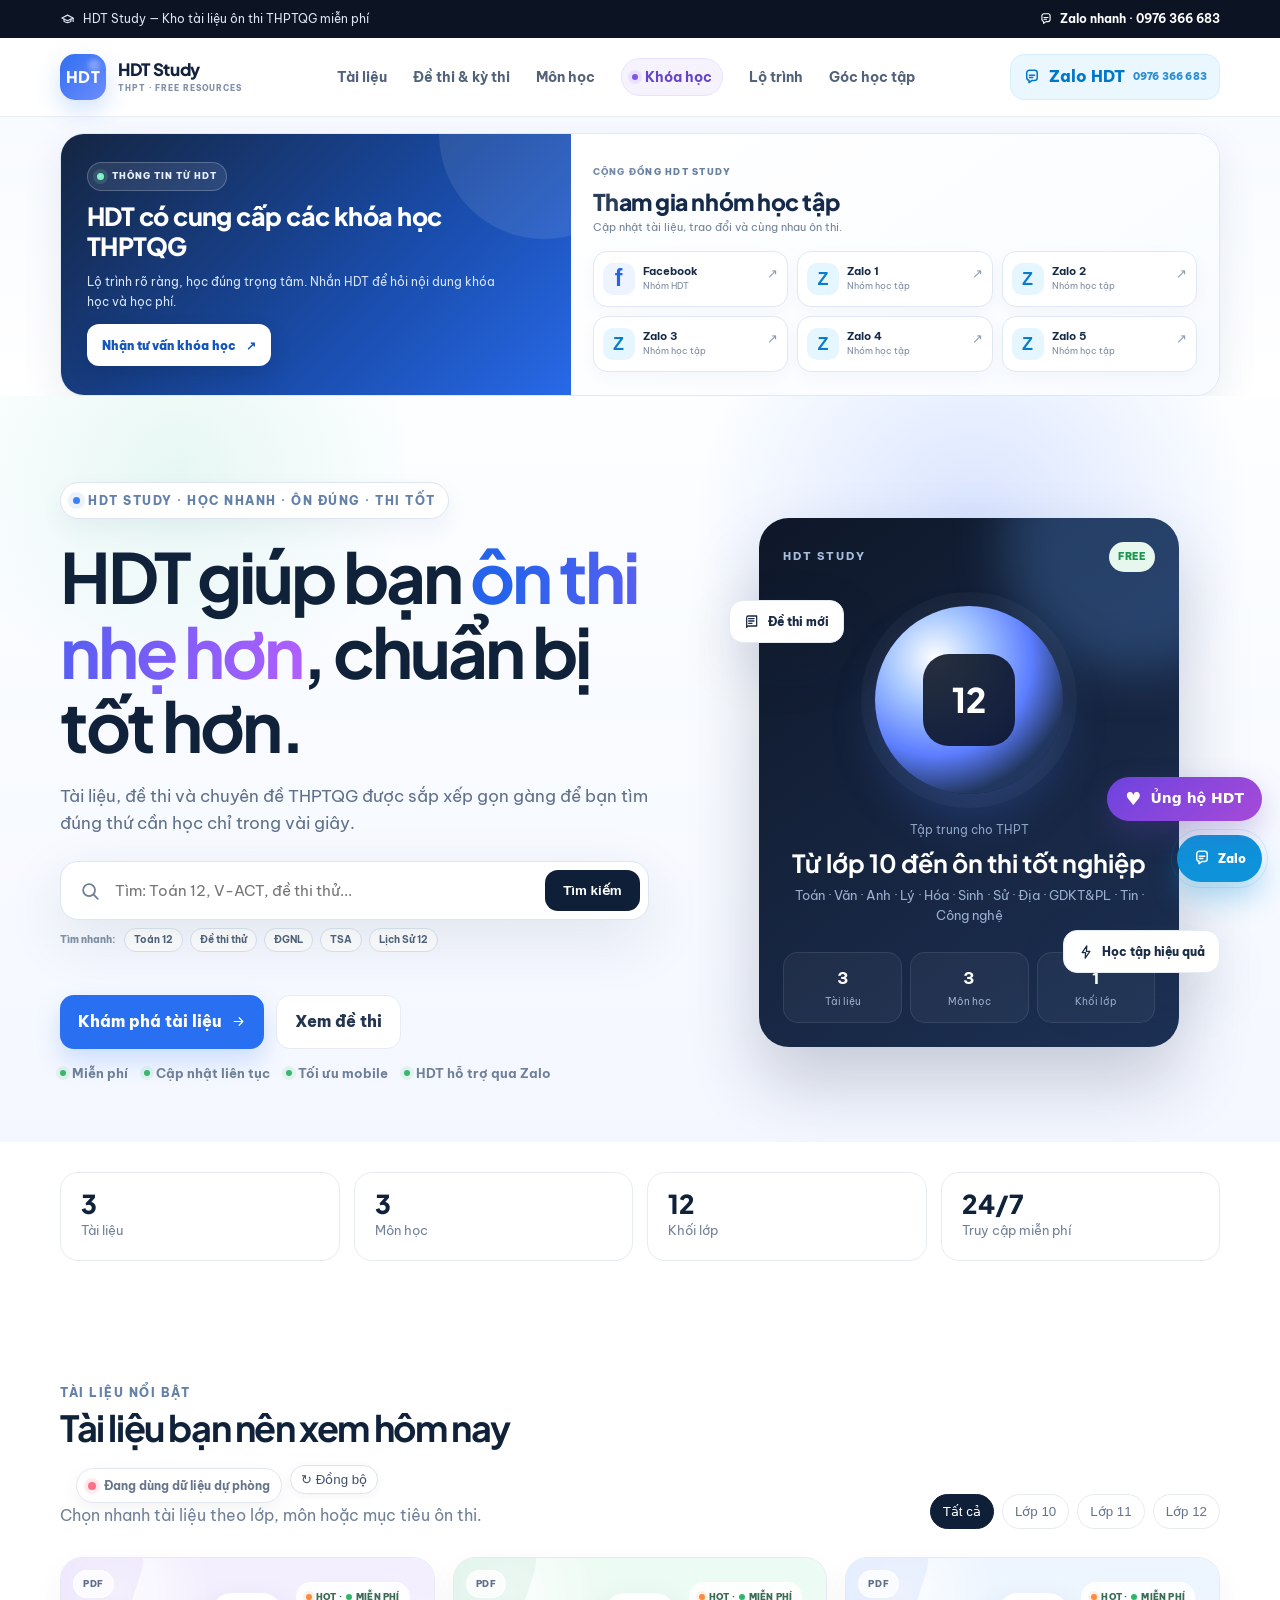
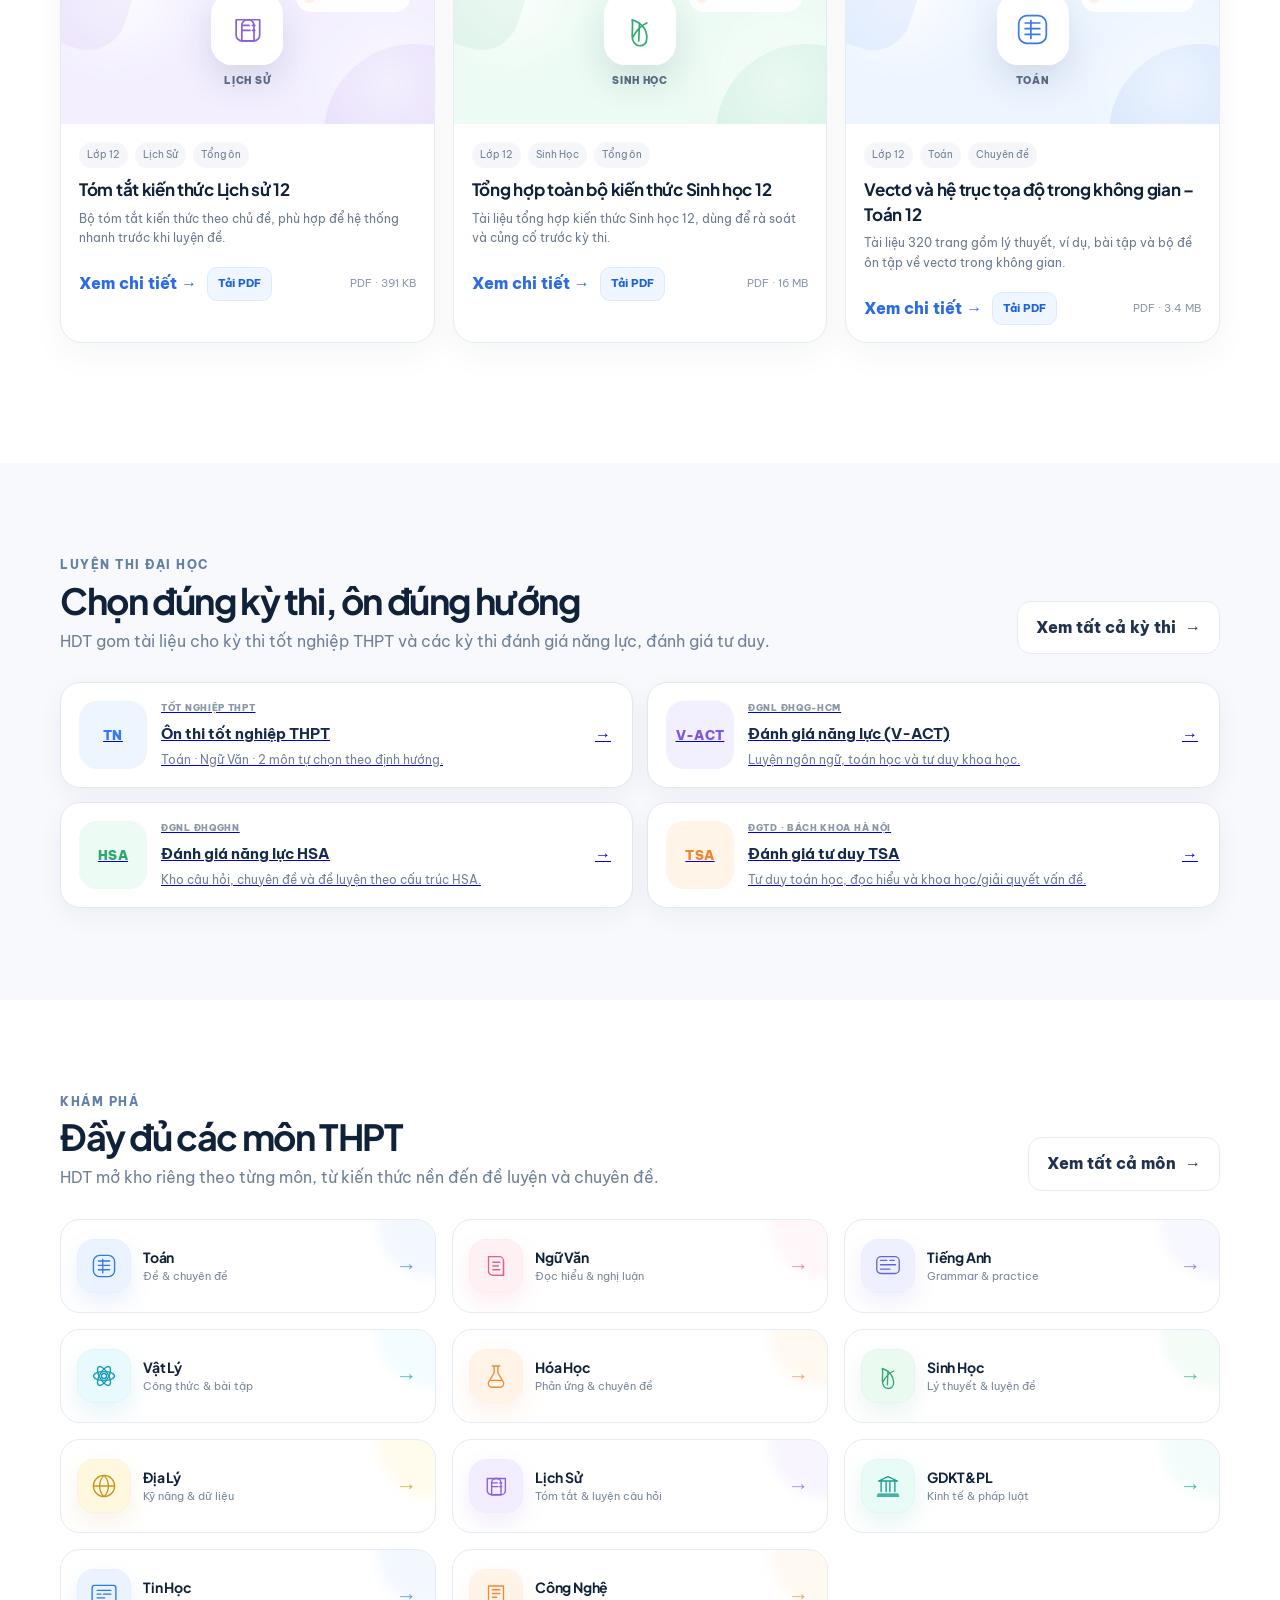
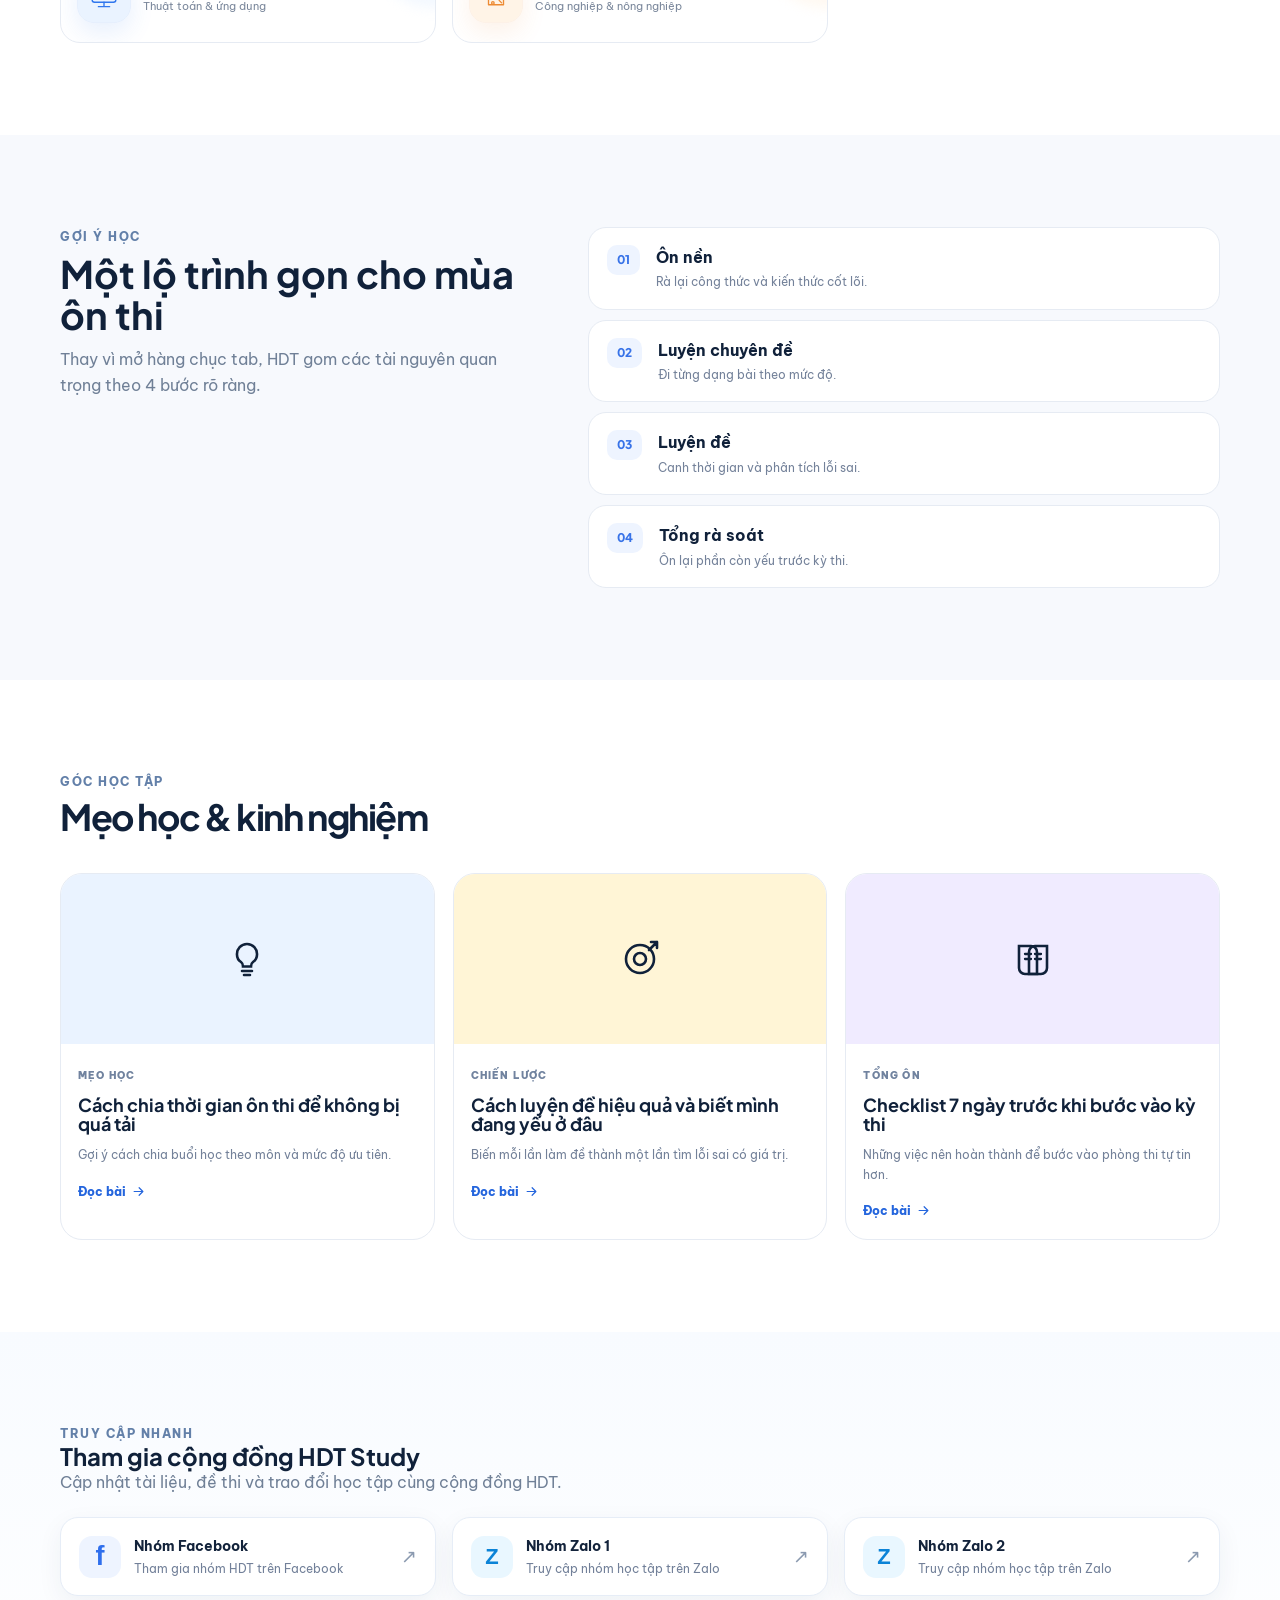
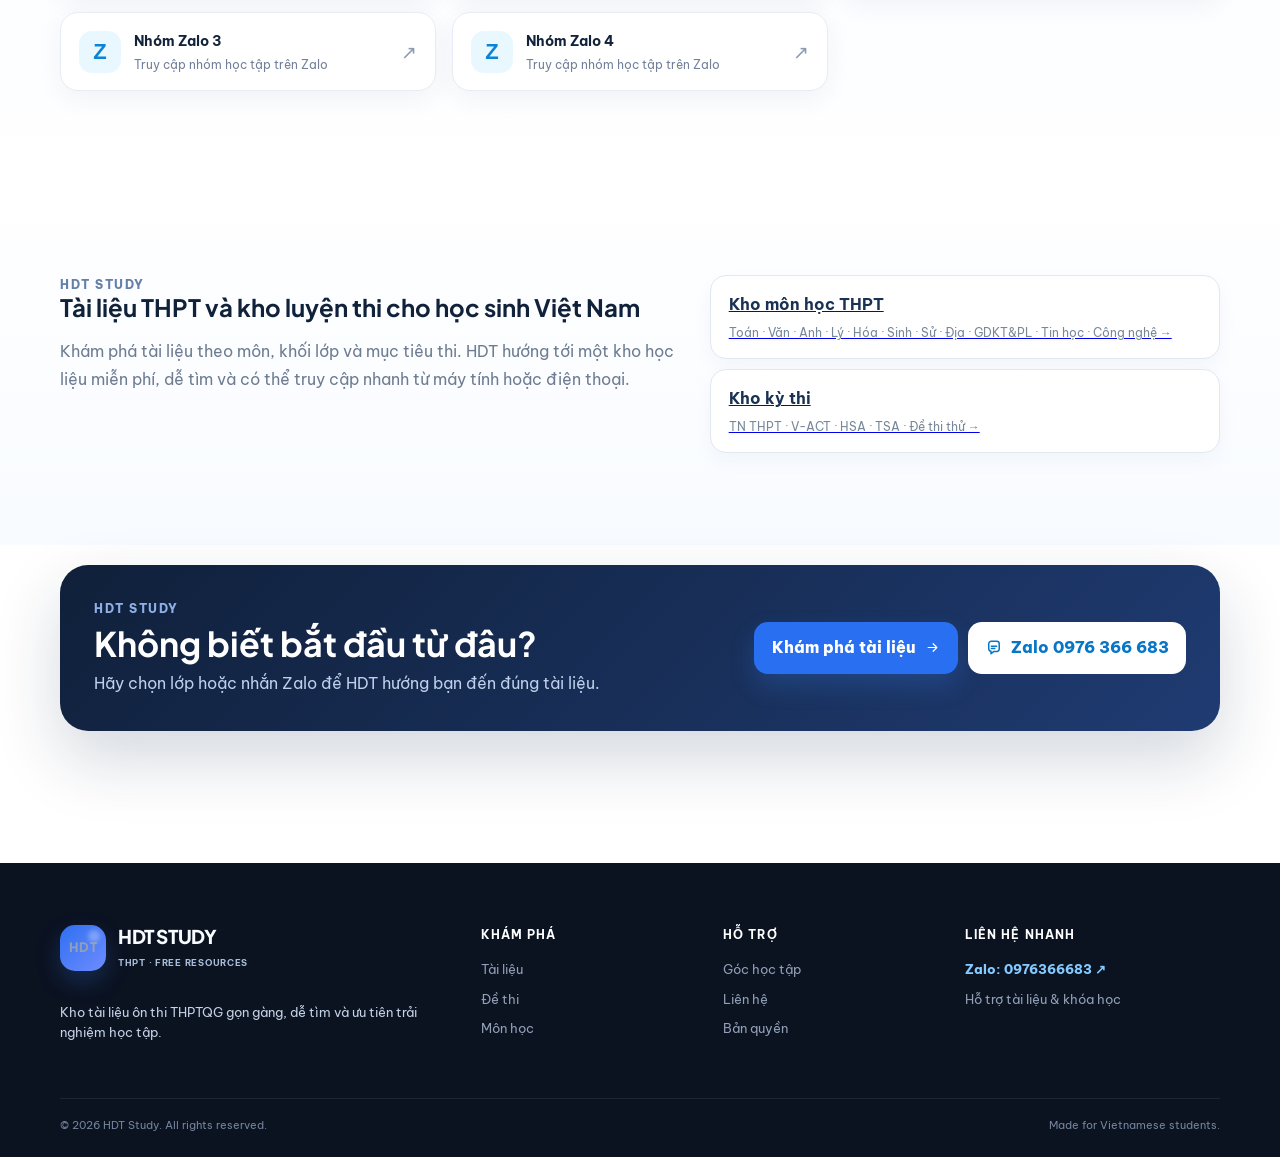
==== commit ed17d5e2: "Update index.html" ====
--- a/index.html
+++ b/index.html
@@ -162,6 +162,18 @@
   <span class="quick-link-copy"><strong>Zalo 4</strong><small>Nhóm học tập</small></span>
   <span class="quick-link-arrow" aria-hidden="true">↗</span>
 </a>
+              <a class="quick-community-link quick-link-zalo"
+   href="https://zalo.me/g/95id2c21xnnp9cwwth8z"
+   target="_blank"
+   rel="noopener noreferrer"
+   aria-label="Tham gia nhóm Zalo 5 HDT Study">
+  <span class="quick-link-icon" aria-hidden="true">Z</span>
+  <span class="quick-link-copy">
+    <strong>Zalo 5</strong>
+    <small>Nhóm học tập</small>
+  </span>
+  <span class="quick-link-arrow" aria-hidden="true">↗</span>
+</a>
 
             </div>
           </div>
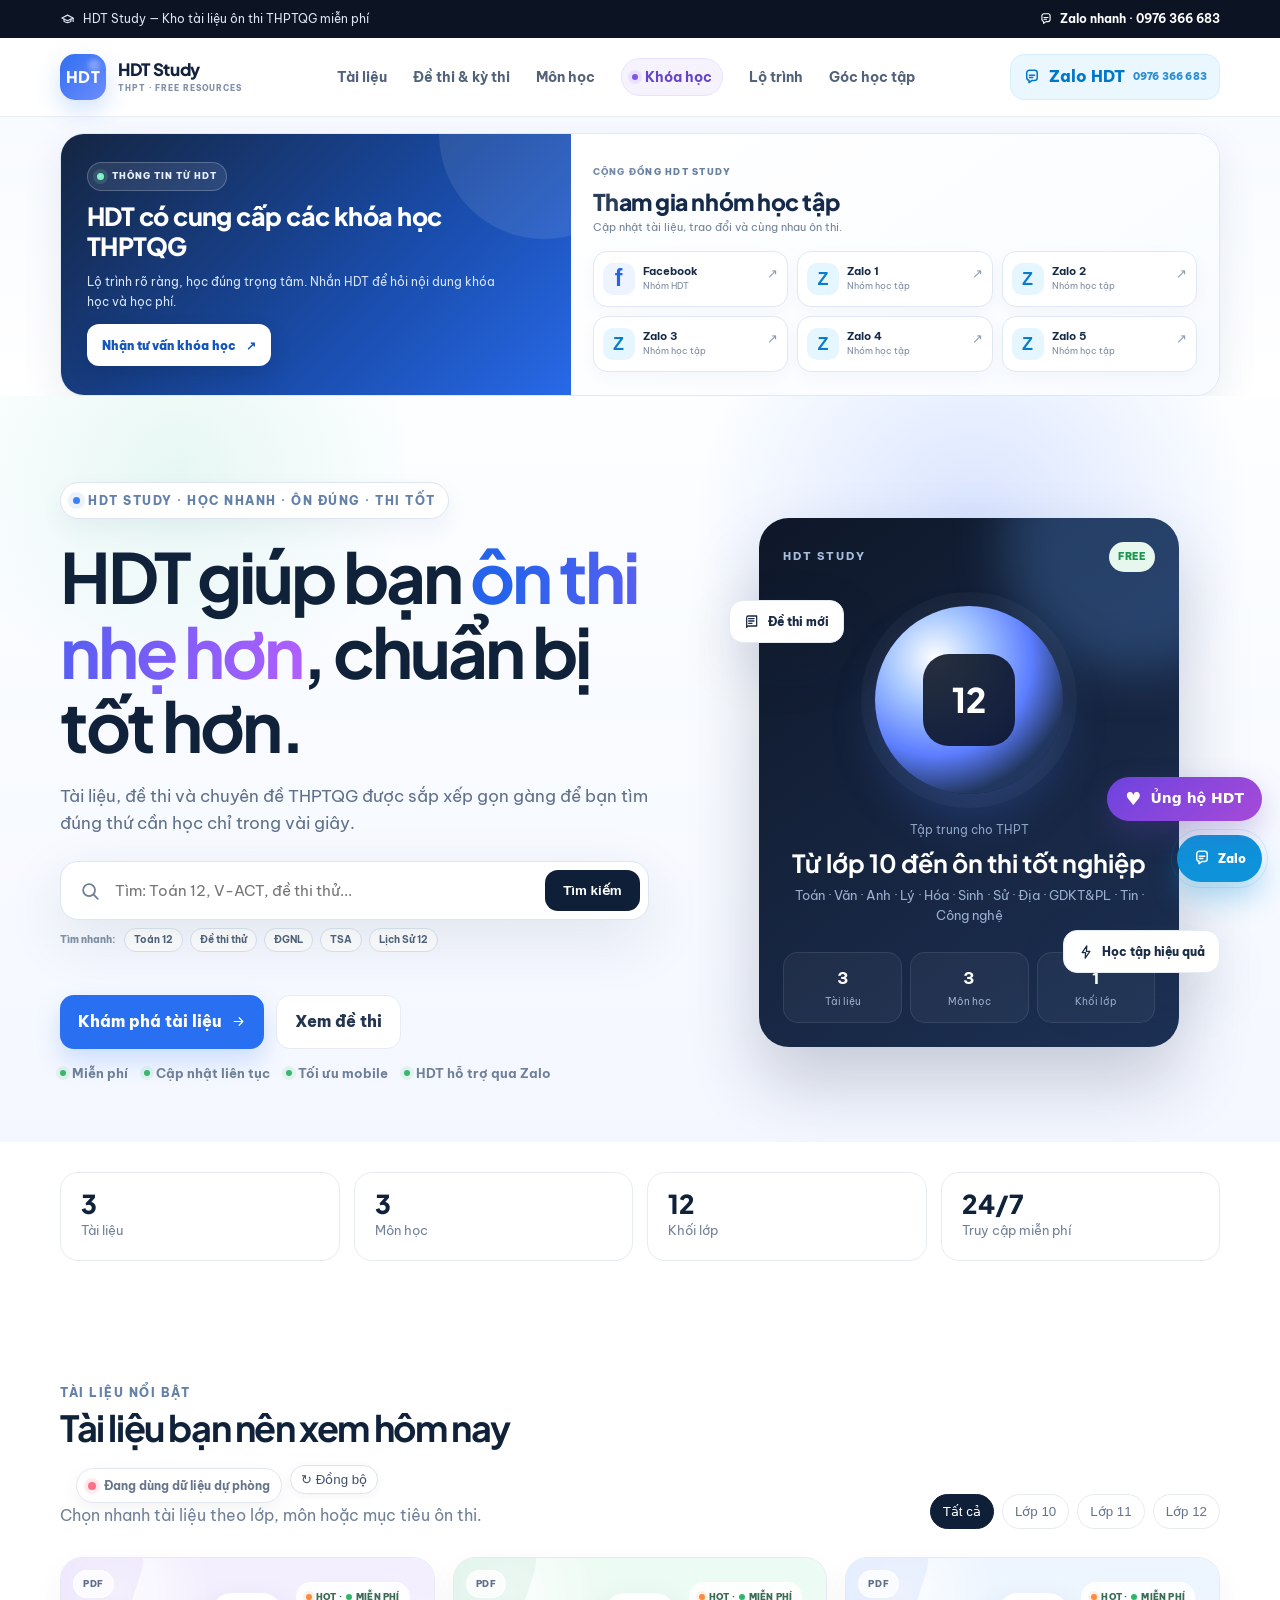
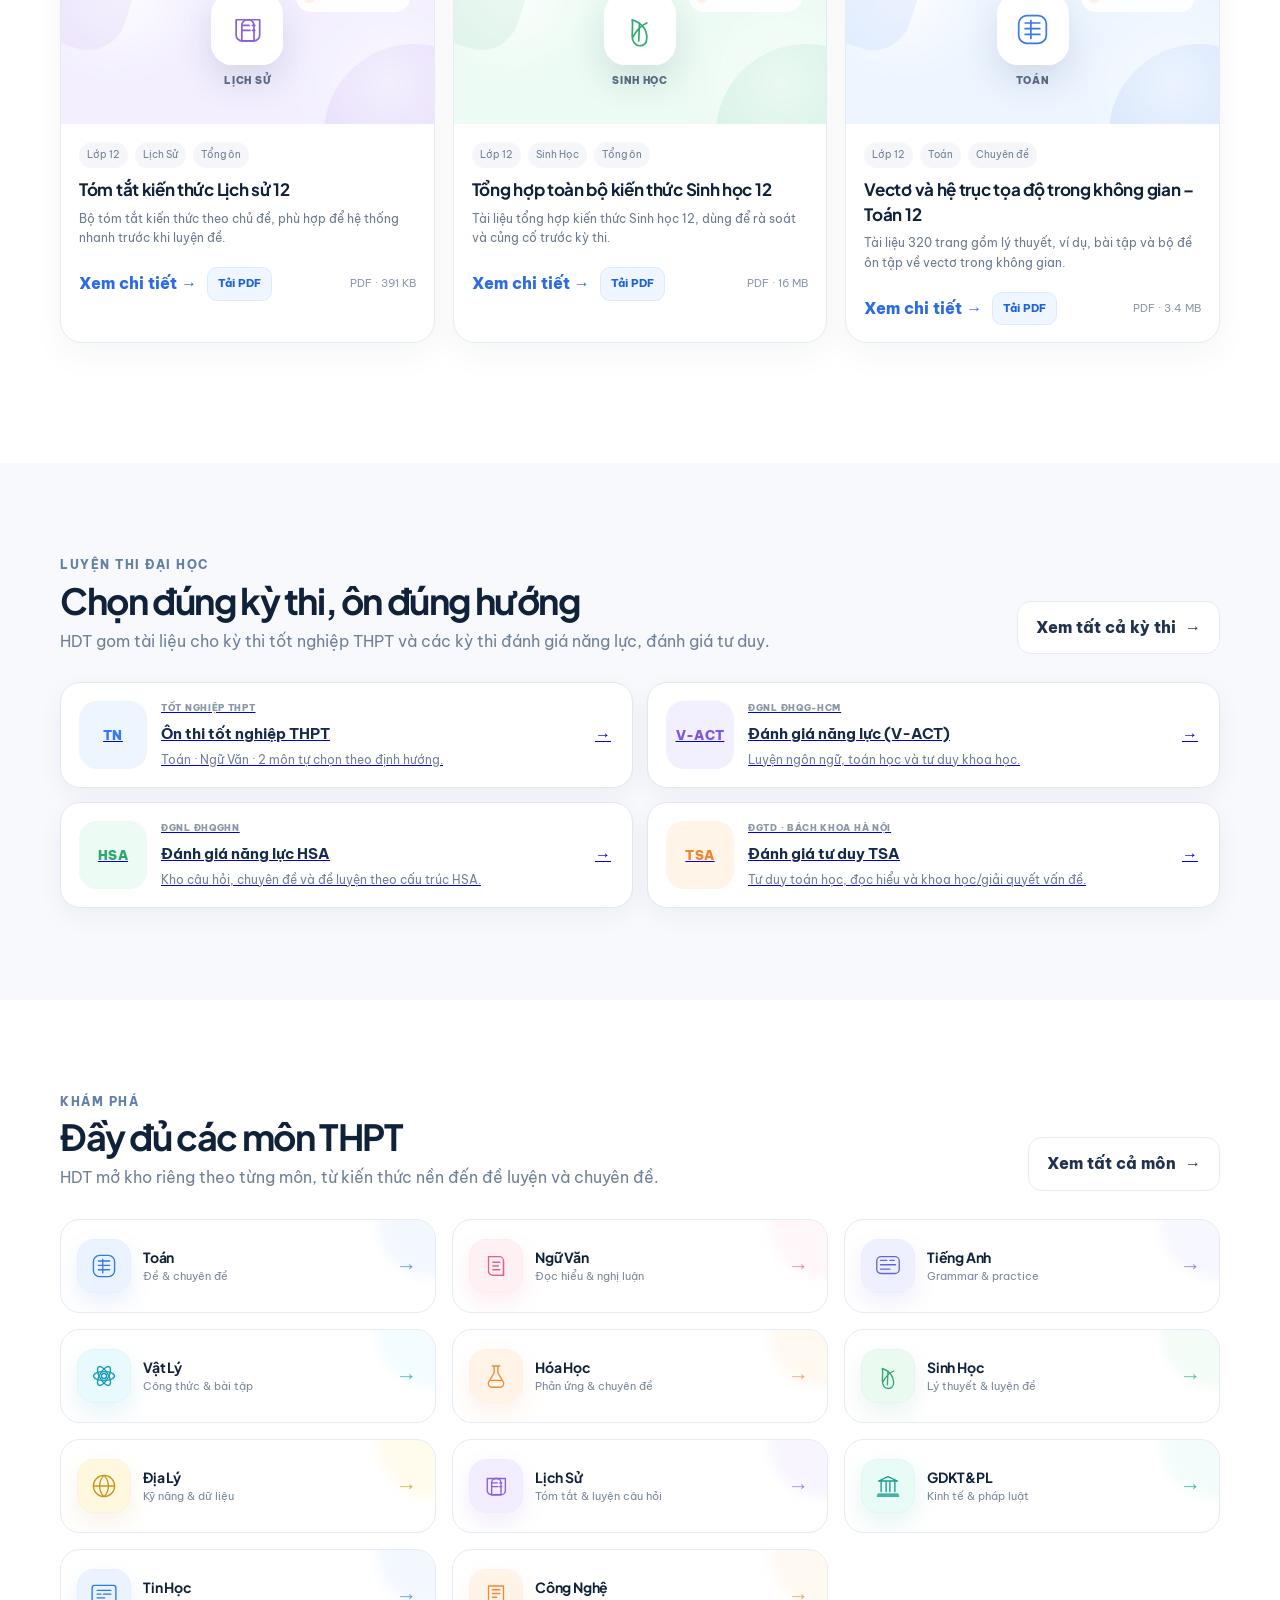
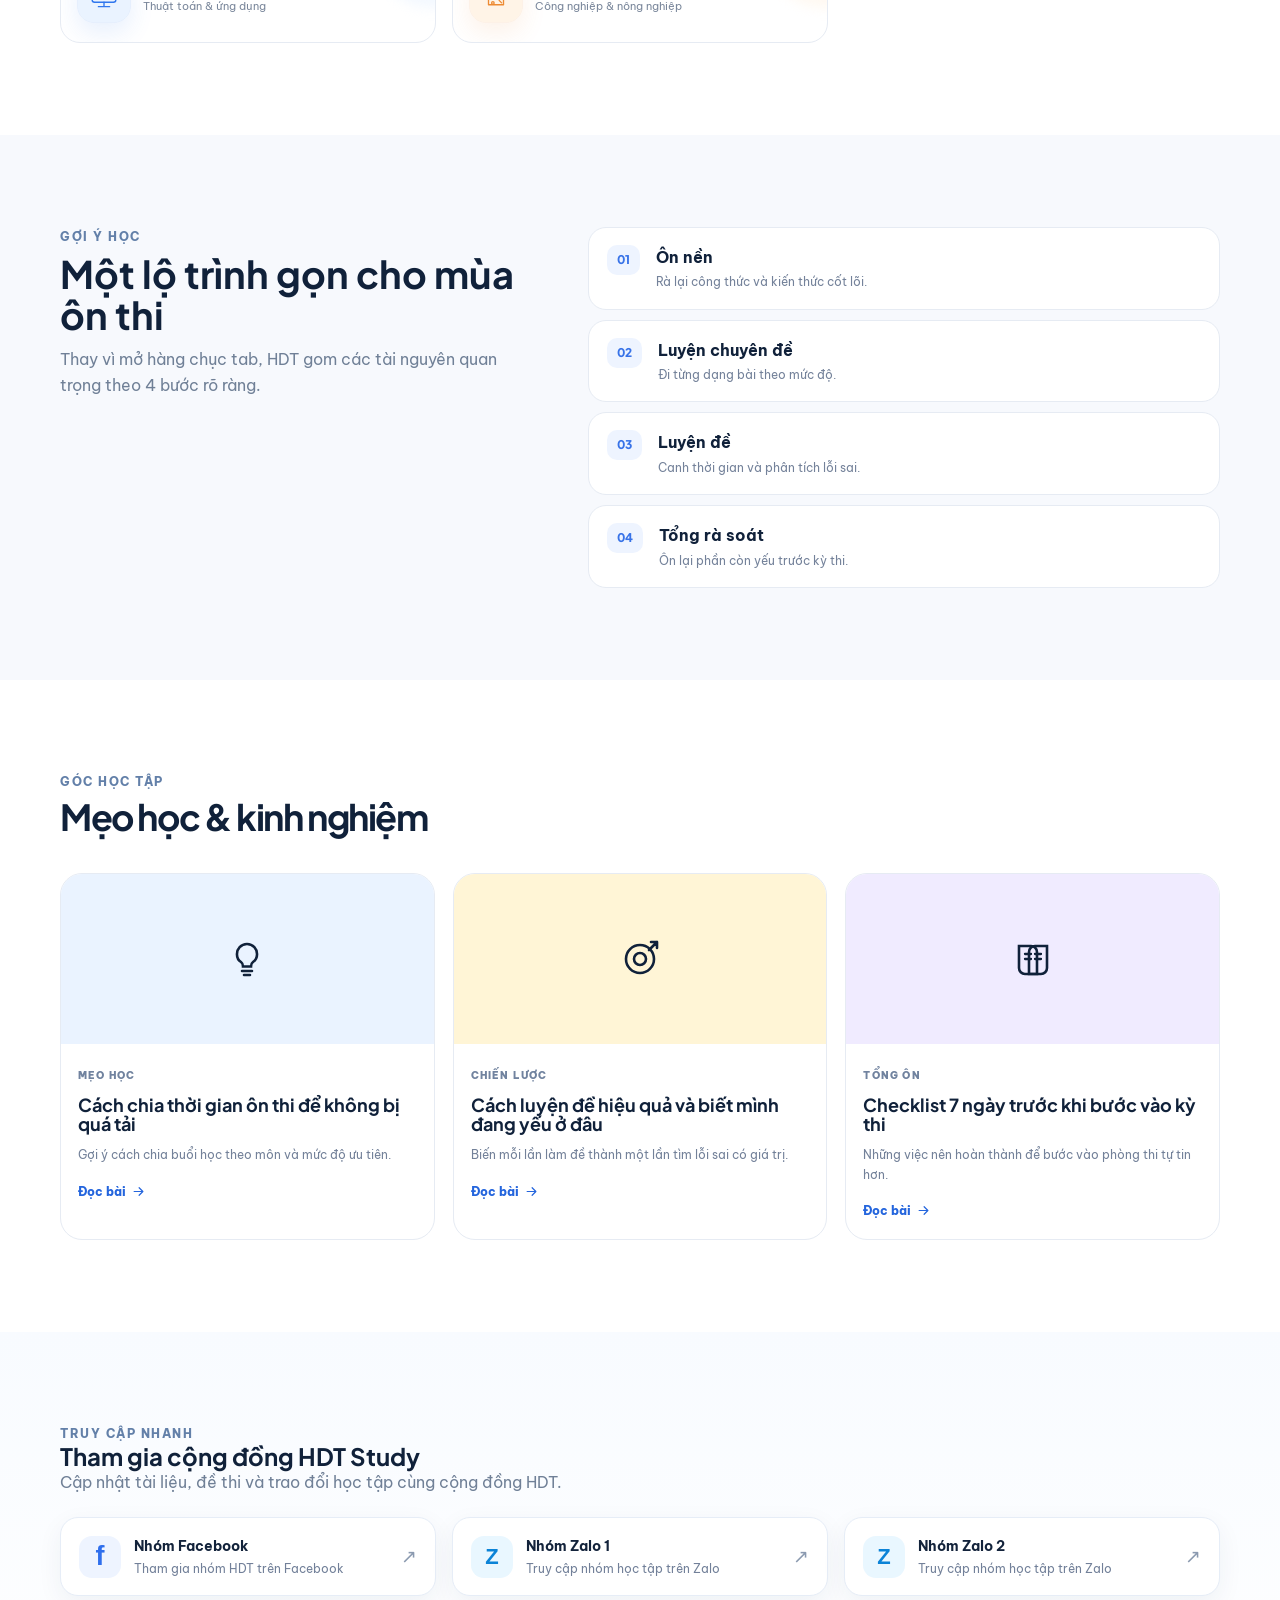
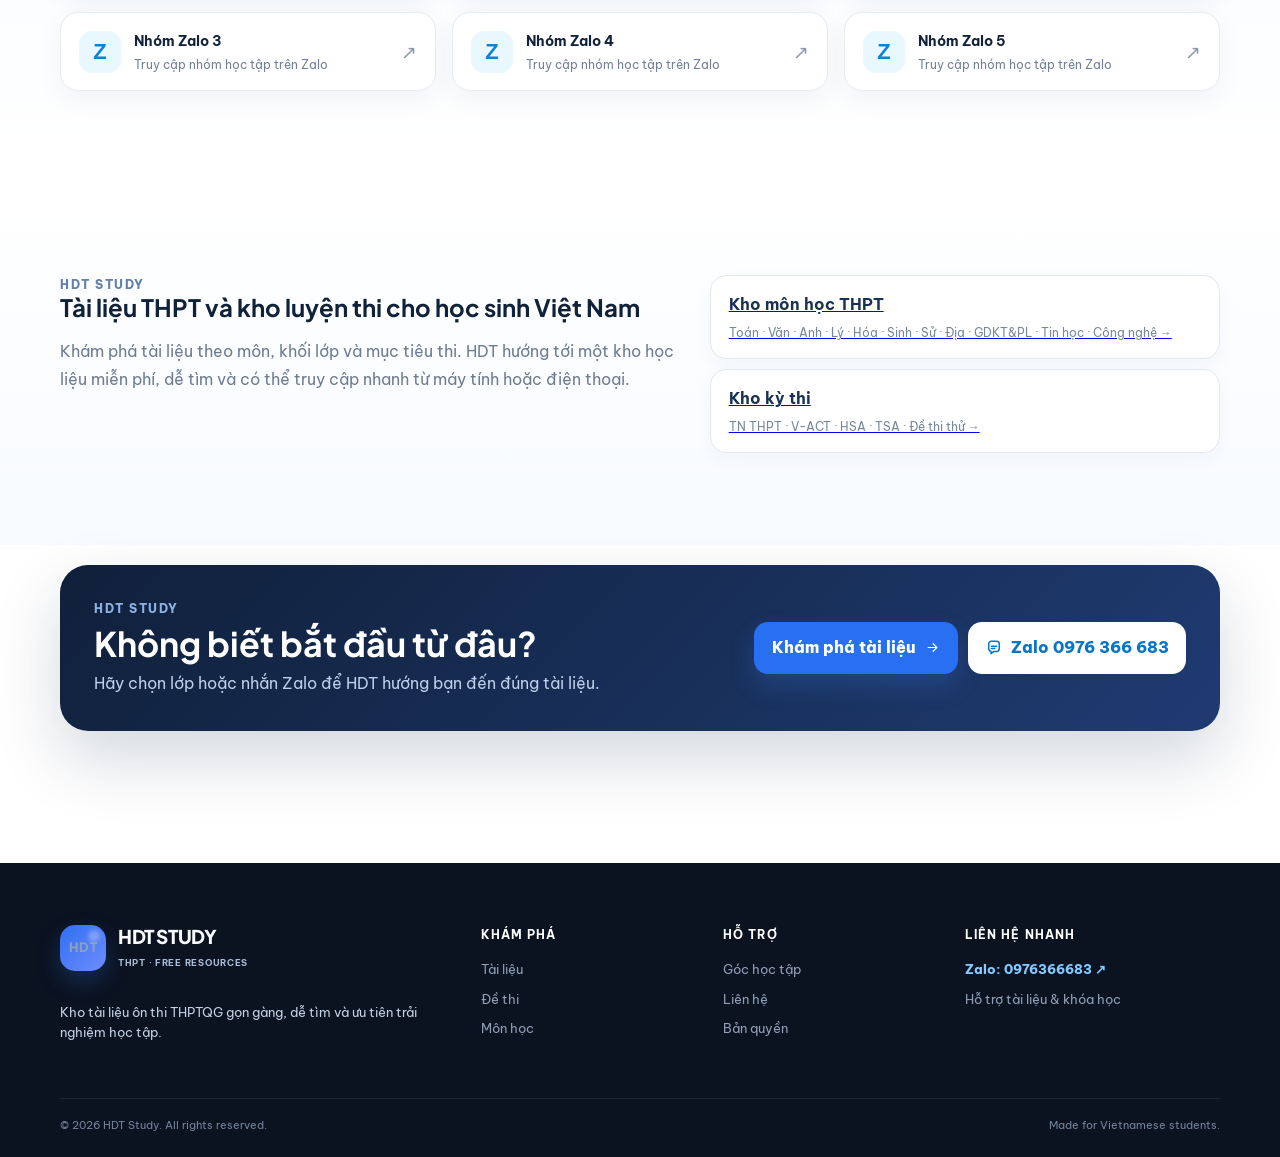
==== commit 6d43314a: "Update index.html" ====
--- a/index.html
+++ b/index.html
@@ -368,6 +368,18 @@
   <span class="community-copy"><strong>Nhóm Zalo 4</strong><small>Truy cập nhóm học tập trên Zalo</small></span>
   <span class="community-arrow" aria-hidden="true">↗</span>
 </a>
+          <a class="community-card community-zalo"
+   href="https://zalo.me/g/95id2c21xnnp9cwwth8z"
+   target="_blank"
+   rel="noopener noreferrer"
+   aria-label="Tham gia nhóm Zalo 5 HDT Study">
+  <span class="community-icon" aria-hidden="true">Z</span>
+  <span class="community-copy">
+    <strong>Nhóm Zalo 5</strong>
+    <small>Truy cập nhóm học tập trên Zalo</small>
+  </span>
+  <span class="community-arrow" aria-hidden="true">↗</span>
+</a>
 
 
         </div>
